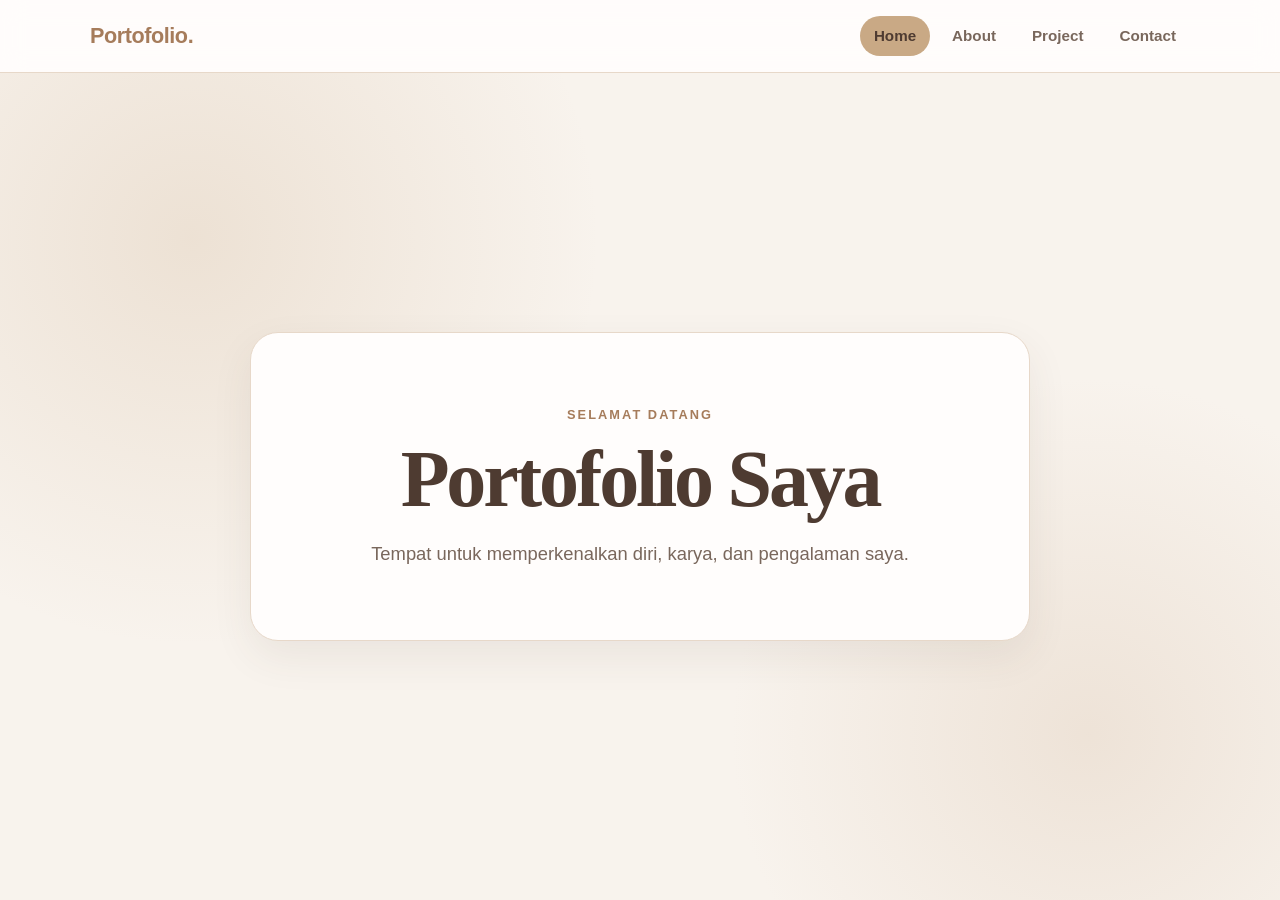
==== index.html @ 6a03597d "desain awal" ====
<!DOCTYPE html>
<html lang="id">
<head>
    <meta charset="UTF-8">
    <meta name="viewport" content="width=device-width, initial-scale=1.0">
    <title>Portofolio Saya</title>
    <link rel="stylesheet" href="css/style.css">
</head>
<body>
    <header class="site-header">
        <nav class="navbar container" aria-label="Navigasi utama">
            <a class="brand" href="index.html">Portofolio.</a>
            <ul class="nav-links">
                <li><a class="active" href="index.html" aria-current="page">Home</a></li>
                <li><a href="about.html">About</a></li>
                <li><a href="project.html">Project</a></li>
                <li><a href="contact.html">Contact</a></li>
            </ul>
        </nav>
    </header>

    <main>
        <section class="page-intro">
            <div class="intro-content container">
                <p class="eyebrow">Selamat datang</p>
                <h1>Portofolio Saya</h1>
                <p class="lead">Tempat untuk memperkenalkan diri, karya, dan pengalaman saya.</p>
            </div>
        </section>
    </main>
</body>
</html>
---- css/style.css ----
:root {
    --background: #f8f3ed;
    --surface: #fffdfc;
    --latte: #c9a985;
    --latte-dark: #a67c5b;
    --espresso: #4e3b31;
    --text-muted: #79675c;
    --border: #e7d8c9;
    --shadow: 0 16px 40px rgba(78, 59, 49, 0.08);
}

* {
    box-sizing: border-box;
    margin: 0;
    padding: 0;
}

html {
    scroll-behavior: smooth;
}

body {
    min-height: 100vh;
    background: var(--background);
    color: var(--espresso);
    font-family: "Segoe UI", Arial, sans-serif;
    line-height: 1.6;
}

a {
    color: inherit;
    text-decoration: none;
}

.container {
    width: min(1100px, calc(100% - 40px));
    margin-inline: auto;
}

.site-header {
    position: sticky;
    top: 0;
    z-index: 10;
    background: rgba(255, 253, 252, 0.92);
    border-bottom: 1px solid var(--border);
    backdrop-filter: blur(12px);
}

.navbar {
    min-height: 72px;
    display: flex;
    align-items: center;
    justify-content: space-between;
    gap: 24px;
}

.brand {
    color: var(--latte-dark);
    font-size: 1.35rem;
    font-weight: 700;
    letter-spacing: -0.02em;
}

.nav-links {
    display: flex;
    align-items: center;
    gap: 8px;
    list-style: none;
}

.nav-links a {
    display: block;
    padding: 8px 14px;
    border-radius: 999px;
    color: var(--text-muted);
    font-size: 0.95rem;
    font-weight: 600;
    transition: background-color 0.2s ease, color 0.2s ease;
}

.nav-links a:hover,
.nav-links a:focus-visible {
    background: var(--border);
    color: var(--espresso);
    outline: none;
}

.nav-links a.active {
    background: var(--latte);
    color: var(--espresso);
}

.page-intro {
    min-height: calc(100vh - 73px);
    display: grid;
    place-items: center;
    padding-block: 80px;
    background:
        radial-gradient(circle at 15% 20%, rgba(201, 169, 133, 0.24), transparent 32%),
        radial-gradient(circle at 85% 80%, rgba(231, 216, 201, 0.6), transparent 28%);
}

.intro-content {
    max-width: 780px;
    padding: clamp(40px, 7vw, 72px);
    text-align: center;
    background: var(--surface);
    border: 1px solid var(--border);
    border-radius: 28px;
    box-shadow: var(--shadow);
}

.eyebrow {
    margin-bottom: 12px;
    color: var(--latte-dark);
    font-size: 0.8rem;
    font-weight: 700;
    letter-spacing: 0.16em;
    text-transform: uppercase;
}

h1 {
    margin-bottom: 18px;
    font-family: Georgia, "Times New Roman", serif;
    font-size: clamp(2.5rem, 7vw, 5rem);
    line-height: 1.05;
    letter-spacing: -0.04em;
}

.lead {
    max-width: 580px;
    margin-inline: auto;
    color: var(--text-muted);
    font-size: clamp(1rem, 2vw, 1.15rem);
}

.button {
    display: inline-block;
    padding: 11px 20px;
    background: var(--latte);
    color: var(--espresso);
    border: 1px solid var(--latte);
    border-radius: 999px;
    font-weight: 700;
    transition: background-color 0.2s ease, border-color 0.2s ease;
}

.button:hover,
.button:focus-visible {
    background: var(--latte-dark);
    border-color: var(--latte-dark);
    color: var(--surface);
    outline: none;
}

.card {
    background: var(--surface);
    border: 1px solid var(--border);
    border-radius: 20px;
    box-shadow: var(--shadow);
}

@media (max-width: 640px) {
    .navbar {
        padding-block: 14px;
        flex-direction: column;
        gap: 10px;
    }

    .nav-links {
        width: 100%;
        justify-content: center;
        flex-wrap: wrap;
        gap: 4px;
    }

    .nav-links a {
        padding: 6px 10px;
        font-size: 0.85rem;
    }

    .page-intro {
        min-height: calc(100vh - 123px);
        padding-block: 48px;
    }

    .intro-content {
        border-radius: 22px;
    }
}
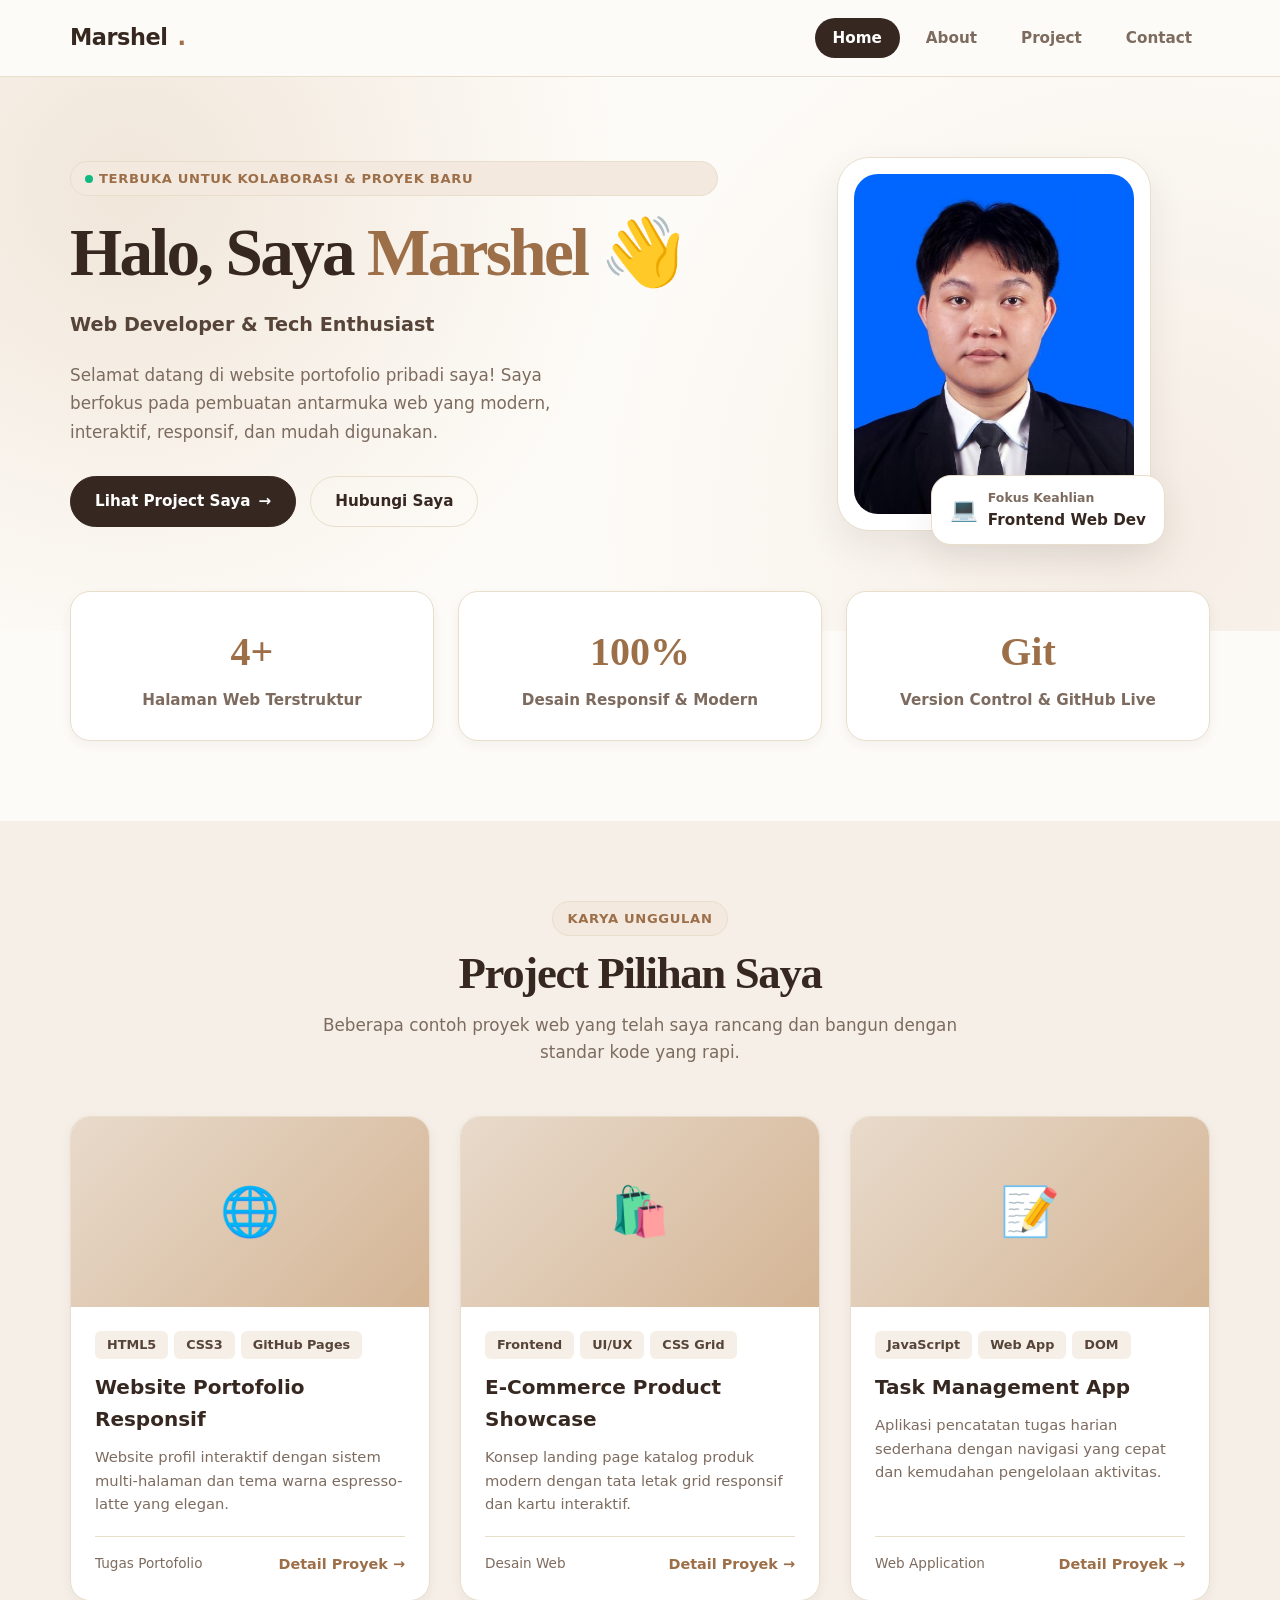
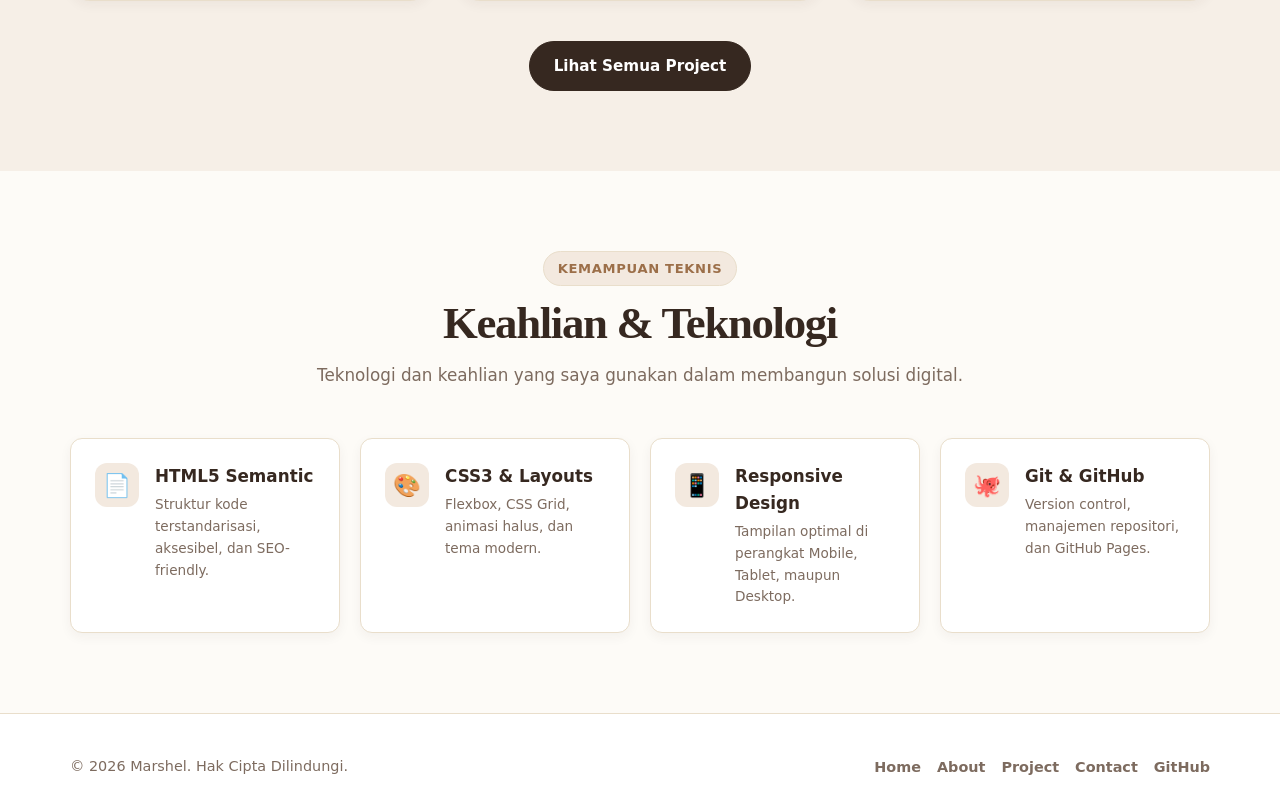
==== commit b48e2f86: "Update konten lengkap portofolio Marshel dengan foto profil dan desain responsif" ====
--- a/index.html
+++ b/index.html
@@ -1,15 +1,18 @@
-<!DOCTYPE html>
+﻿<!DOCTYPE html>
 <html lang="id">
 <head>
     <meta charset="UTF-8">
     <meta name="viewport" content="width=device-width, initial-scale=1.0">
-    <title>Portofolio Saya</title>
+    <title>Marshel | Portofolio Web Developer</title>
     <link rel="stylesheet" href="css/style.css">
 </head>
 <body>
+    <!-- Header & Navigasi -->
     <header class="site-header">
         <nav class="navbar container" aria-label="Navigasi utama">
-            <a class="brand" href="index.html">Portofolio.</a>
+            <a class="brand" href="index.html">
+                Marshel<span class="brand-dot">.</span>
+            </a>
             <ul class="nav-links">
                 <li><a class="active" href="index.html" aria-current="page">Home</a></li>
                 <li><a href="about.html">About</a></li>
@@ -20,13 +23,190 @@
     </header>
 
     <main>
-        <section class="page-intro">
-            <div class="intro-content container">
-                <p class="eyebrow">Selamat datang</p>
-                <h1>Portofolio Saya</h1>
-                <p class="lead">Tempat untuk memperkenalkan diri, karya, dan pengalaman saya.</p>
+        <!-- Hero Section -->
+        <section class="hero">
+            <div class="container hero-grid">
+                <div class="hero-content">
+                    <div class="badge">
+                        <span class="badge-dot"></span>
+                        Terbuka untuk Kolaborasi & Proyek Baru
+                    </div>
+                    <h1 class="hero-title">Halo, Saya <span>Marshel</span> 👋</h1>
+                    <p class="hero-subtitle">Web Developer & Tech Enthusiast</p>
+                    <p class="hero-description">
+                        Selamat datang di website portofolio pribadi saya! Saya berfokus pada pembuatan antarmuka web yang modern, interaktif, responsif, dan mudah digunakan.
+                    </p>
+                    <div class="hero-actions">
+                        <a href="project.html" class="button">
+                            Lihat Project Saya <span>→</span>
+                        </a>
+                        <a href="contact.html" class="button button-outline">
+                            Hubungi Saya
+                        </a>
+                    </div>
+                </div>
+
+                <div class="hero-image-wrapper">
+                    <div class="profile-card">
+                        <img src="assets/images/profile.png" alt="Foto Profil Marshel" class="profile-img">
+                        <div class="profile-floating-badge">
+                            <span class="floating-icon">💻</span>
+                            <div>
+                                <p class="floating-text-title">Fokus Keahlian</p>
+                                <p class="floating-text-desc">Frontend Web Dev</p>
+                            </div>
+                        </div>
+                    </div>
+                </div>
+            </div>
+        </section>
+
+        <!-- Stats Section -->
+        <section class="section" style="padding-top: 0;">
+            <div class="container">
+                <div class="stats-grid">
+                    <div class="stat-card">
+                        <div class="stat-number">4+</div>
+                        <div class="stat-label">Halaman Web Terstruktur</div>
+                    </div>
+                    <div class="stat-card">
+                        <div class="stat-number">100%</div>
+                        <div class="stat-label">Desain Responsif & Modern</div>
+                    </div>
+                    <div class="stat-card">
+                        <div class="stat-number">Git</div>
+                        <div class="stat-label">Version Control & GitHub Live</div>
+                    </div>
+                </div>
+            </div>
+        </section>
+
+        <!-- Featured Projects Section -->
+        <section class="section section-alt">
+            <div class="container">
+                <div class="section-header">
+                    <div class="badge" style="margin-bottom: 12px;">Karya Unggulan</div>
+                    <h2 class="section-title">Project Pilihan Saya</h2>
+                    <p class="section-desc">Beberapa contoh proyek web yang telah saya rancang dan bangun dengan standar kode yang rapi.</p>
+                </div>
+
+                <div class="projects-grid">
+                    <!-- Project 1 -->
+                    <article class="project-card">
+                        <div class="project-banner">🌐</div>
+                        <div class="project-body">
+                            <div class="project-tags">
+                                <span class="tag">HTML5</span>
+                                <span class="tag">CSS3</span>
+                                <span class="tag">GitHub Pages</span>
+                            </div>
+                            <h3 class="project-title">Website Portofolio Responsif</h3>
+                            <p class="project-desc">Website profil interaktif dengan sistem multi-halaman dan tema warna espresso-latte yang elegan.</p>
+                            <div class="project-footer">
+                                <span style="font-size: 0.85rem; color: var(--text-muted);">Tugas Portofolio</span>
+                                <a href="project.html" class="project-link">Detail Proyek →</a>
+                            </div>
+                        </div>
+                    </article>
+
+                    <!-- Project 2 -->
+                    <article class="project-card">
+                        <div class="project-banner">🛍️</div>
+                        <div class="project-body">
+                            <div class="project-tags">
+                                <span class="tag">Frontend</span>
+                                <span class="tag">UI/UX</span>
+                                <span class="tag">CSS Grid</span>
+                            </div>
+                            <h3 class="project-title">E-Commerce Product Showcase</h3>
+                            <p class="project-desc">Konsep landing page katalog produk modern dengan tata letak grid responsif dan kartu interaktif.</p>
+                            <div class="project-footer">
+                                <span style="font-size: 0.85rem; color: var(--text-muted);">Desain Web</span>
+                                <a href="project.html" class="project-link">Detail Proyek →</a>
+                            </div>
+                        </div>
+                    </article>
+
+                    <!-- Project 3 -->
+                    <article class="project-card">
+                        <div class="project-banner">📝</div>
+                        <div class="project-body">
+                            <div class="project-tags">
+                                <span class="tag">JavaScript</span>
+                                <span class="tag">Web App</span>
+                                <span class="tag">DOM</span>
+                            </div>
+                            <h3 class="project-title">Task Management App</h3>
+                            <p class="project-desc">Aplikasi pencatatan tugas harian sederhana dengan navigasi yang cepat dan kemudahan pengelolaan aktivitas.</p>
+                            <div class="project-footer">
+                                <span style="font-size: 0.85rem; color: var(--text-muted);">Web Application</span>
+                                <a href="project.html" class="project-link">Detail Proyek →</a>
+                            </div>
+                        </div>
+                    </article>
+                </div>
+
+                <div style="text-align: center; margin-top: 40px;">
+                    <a href="project.html" class="button">Lihat Semua Project</a>
+                </div>
+            </div>
+        </section>
+
+        <!-- Skills Section -->
+        <section class="section">
+            <div class="container">
+                <div class="section-header">
+                    <div class="badge" style="margin-bottom: 12px;">Kemampuan Teknis</div>
+                    <h2 class="section-title">Keahlian & Teknologi</h2>
+                    <p class="section-desc">Teknologi dan keahlian yang saya gunakan dalam membangun solusi digital.</p>
+                </div>
+
+                <div class="skills-grid">
+                    <div class="skill-card">
+                        <div class="skill-icon">📄</div>
+                        <div class="skill-info">
+                            <h4>HTML5 Semantic</h4>
+                            <p>Struktur kode terstandarisasi, aksesibel, dan SEO-friendly.</p>
+                        </div>
+                    </div>
+                    <div class="skill-card">
+                        <div class="skill-icon">🎨</div>
+                        <div class="skill-info">
+                            <h4>CSS3 & Layouts</h4>
+                            <p>Flexbox, CSS Grid, animasi halus, dan tema modern.</p>
+                        </div>
+                    </div>
+                    <div class="skill-card">
+                        <div class="skill-icon">📱</div>
+                        <div class="skill-info">
+                            <h4>Responsive Design</h4>
+                            <p>Tampilan optimal di perangkat Mobile, Tablet, maupun Desktop.</p>
+                        </div>
+                    </div>
+                    <div class="skill-card">
+                        <div class="skill-icon">🐙</div>
+                        <div class="skill-info">
+                            <h4>Git & GitHub</h4>
+                            <p>Version control, manajemen repositori, dan GitHub Pages.</p>
+                        </div>
+                    </div>
+                </div>
             </div>
         </section>
     </main>
+
+    <!-- Footer -->
+    <footer class="site-footer">
+        <div class="container footer-content">
+            <p class="footer-text">© 2026 Marshel. Hak Cipta Dilindungi.</p>
+            <ul class="footer-links">
+                <li><a href="index.html">Home</a></li>
+                <li><a href="about.html">About</a></li>
+                <li><a href="project.html">Project</a></li>
+                <li><a href="contact.html">Contact</a></li>
+                <li><a href="https://github.com/Marshel2727" target="_blank" rel="noopener noreferrer">GitHub</a></li>
+            </ul>
+        </div>
+    </footer>
 </body>
 </html>
--- a/css/style.css
+++ b/css/style.css
@@ -1,12 +1,21 @@
-:root {
-    --background: #f8f3ed;
-    --surface: #fffdfc;
-    --latte: #c9a985;
-    --latte-dark: #a67c5b;
-    --espresso: #4e3b31;
-    --text-muted: #79675c;
-    --border: #e7d8c9;
-    --shadow: 0 16px 40px rgba(78, 59, 49, 0.08);
+﻿:root {
+    --background: #fdfbf7;
+    --surface: #ffffff;
+    --surface-alt: #f6efe7;
+    --latte: #d4b595;
+    --latte-light: #f3e9df;
+    --latte-dark: #9c6f49;
+    --espresso: #362820;
+    --espresso-light: #564438;
+    --text-muted: #7d6b5f;
+    --border: #e9decb;
+    --accent: #2563eb;
+    --shadow-sm: 0 4px 12px rgba(54, 40, 32, 0.05);
+    --shadow: 0 16px 36px rgba(54, 40, 32, 0.08);
+    --shadow-hover: 0 20px 45px rgba(54, 40, 32, 0.14);
+    --radius-sm: 12px;
+    --radius: 20px;
+    --radius-lg: 32px;
 }
 
 * {
@@ -23,8 +32,10 @@
     min-height: 100vh;
     background: var(--background);
     color: var(--espresso);
-    font-family: "Segoe UI", Arial, sans-serif;
+    font-family: "Segoe UI", system-ui, -apple-system, BlinkMacSystemFont, Roboto, sans-serif;
     line-height: 1.6;
+    display: flex;
+    flex-direction: column;
 }
 
 a {
@@ -33,21 +44,25 @@
 }
 
 .container {
-    width: min(1100px, calc(100% - 40px));
+    width: min(1140px, calc(100% - 48px));
     margin-inline: auto;
 }
 
+/* ==========================================================================
+   Header & Navigation
+   ========================================================================== */
 .site-header {
     position: sticky;
     top: 0;
-    z-index: 10;
-    background: rgba(255, 253, 252, 0.92);
+    z-index: 100;
+    background: rgba(253, 251, 247, 0.92);
     border-bottom: 1px solid var(--border);
-    backdrop-filter: blur(12px);
+    backdrop-filter: blur(14px);
+    -webkit-backdrop-filter: blur(14px);
 }
 
 .navbar {
-    min-height: 72px;
+    min-height: 76px;
     display: flex;
     align-items: center;
     justify-content: space-between;
@@ -55,10 +70,17 @@
 }
 
 .brand {
-    color: var(--latte-dark);
-    font-size: 1.35rem;
-    font-weight: 700;
+    display: flex;
+    align-items: center;
+    gap: 10px;
+    color: var(--espresso);
+    font-size: 1.4rem;
+    font-weight: 800;
     letter-spacing: -0.02em;
+}
+
+.brand-dot {
+    color: var(--latte-dark);
 }
 
 .nav-links {
@@ -70,121 +92,708 @@
 
 .nav-links a {
     display: block;
-    padding: 8px 14px;
+    padding: 8px 18px;
     border-radius: 999px;
     color: var(--text-muted);
     font-size: 0.95rem;
     font-weight: 600;
-    transition: background-color 0.2s ease, color 0.2s ease;
+    transition: all 0.25s ease;
 }
 
 .nav-links a:hover,
 .nav-links a:focus-visible {
-    background: var(--border);
-    color: var(--espresso);
-    outline: none;
+    background: var(--latte-light);
+    color: var(--espresso);
 }
 
 .nav-links a.active {
-    background: var(--latte);
-    color: var(--espresso);
-}
-
-.page-intro {
-    min-height: calc(100vh - 73px);
+    background: var(--espresso);
+    color: #ffffff;
+}
+
+/* ==========================================================================
+   Buttons & Tags
+   ========================================================================== */
+.button {
+    display: inline-flex;
+    align-items: center;
+    justify-content: center;
+    gap: 8px;
+    padding: 12px 24px;
+    background: var(--espresso);
+    color: #ffffff;
+    border: 1px solid var(--espresso);
+    border-radius: 999px;
+    font-weight: 600;
+    font-size: 0.95rem;
+    cursor: pointer;
+    transition: all 0.25s ease;
+}
+
+.button:hover {
+    background: var(--latte-dark);
+    border-color: var(--latte-dark);
+    color: #ffffff;
+    transform: translateY(-2px);
+    box-shadow: 0 8px 20px rgba(156, 111, 73, 0.25);
+}
+
+.button-outline {
+    background: transparent;
+    color: var(--espresso);
+    border: 1.5px solid var(--border);
+}
+
+.button-outline:hover {
+    background: var(--surface-alt);
+    border-color: var(--latte-dark);
+    color: var(--latte-dark);
+    box-shadow: none;
+}
+
+.badge {
+    display: inline-flex;
+    align-items: center;
+    gap: 6px;
+    padding: 6px 14px;
+    background: var(--latte-light);
+    color: var(--latte-dark);
+    border: 1px solid var(--border);
+    border-radius: 999px;
+    font-size: 0.82rem;
+    font-weight: 700;
+    letter-spacing: 0.05em;
+    text-transform: uppercase;
+}
+
+.badge-dot {
+    width: 8px;
+    height: 8px;
+    background: #10b981;
+    border-radius: 50%;
+    display: inline-block;
+}
+
+.tag {
+    display: inline-block;
+    padding: 4px 12px;
+    background: var(--surface-alt);
+    color: var(--espresso-light);
+    border-radius: 6px;
+    font-size: 0.8rem;
+    font-weight: 600;
+}
+
+/* ==========================================================================
+   Typography & Sections
+   ========================================================================== */
+.section {
+    padding-block: 80px;
+}
+
+.section-alt {
+    background: var(--surface-alt);
+}
+
+.section-header {
+    text-align: center;
+    max-width: 680px;
+    margin-inline: auto;
+    margin-bottom: 50px;
+}
+
+.section-title {
+    font-family: Georgia, "Times New Roman", serif;
+    font-size: clamp(2rem, 5vw, 2.8rem);
+    letter-spacing: -0.03em;
+    line-height: 1.15;
+    margin-bottom: 12px;
+    color: var(--espresso);
+}
+
+.section-desc {
+    color: var(--text-muted);
+    font-size: 1.05rem;
+}
+
+/* ==========================================================================
+   Hero Section
+   ========================================================================== */
+.hero {
+    padding-block: 80px 100px;
+    background:
+        radial-gradient(circle at 10% 20%, rgba(212, 181, 149, 0.3), transparent 40%),
+        radial-gradient(circle at 90% 80%, rgba(243, 233, 223, 0.8), transparent 45%);
+}
+
+.hero-grid {
     display: grid;
-    place-items: center;
-    padding-block: 80px;
-    background:
-        radial-gradient(circle at 15% 20%, rgba(201, 169, 133, 0.24), transparent 32%),
-        radial-gradient(circle at 85% 80%, rgba(231, 216, 201, 0.6), transparent 28%);
-}
-
-.intro-content {
-    max-width: 780px;
-    padding: clamp(40px, 7vw, 72px);
-    text-align: center;
+    grid-template-columns: 1.2fr 0.8fr;
+    align-items: center;
+    gap: 60px;
+}
+
+.hero-content {
+    display: flex;
+    flex-direction: column;
+    gap: 20px;
+}
+
+.hero-title {
+    font-family: Georgia, "Times New Roman", serif;
+    font-size: clamp(2.6rem, 6vw, 4.2rem);
+    line-height: 1.1;
+    letter-spacing: -0.04em;
+    color: var(--espresso);
+}
+
+.hero-title span {
+    color: var(--latte-dark);
+}
+
+.hero-subtitle {
+    font-size: 1.2rem;
+    font-weight: 600;
+    color: var(--espresso-light);
+}
+
+.hero-description {
+    color: var(--text-muted);
+    font-size: 1.05rem;
+    line-height: 1.7;
+    max-width: 540px;
+}
+
+.hero-actions {
+    display: flex;
+    flex-wrap: wrap;
+    gap: 14px;
+    margin-top: 10px;
+}
+
+.hero-image-wrapper {
+    display: flex;
+    justify-content: center;
+    position: relative;
+}
+
+.profile-card {
+    position: relative;
+    padding: 16px;
     background: var(--surface);
     border: 1px solid var(--border);
-    border-radius: 28px;
+    border-radius: var(--radius-lg);
     box-shadow: var(--shadow);
-}
-
-.eyebrow {
-    margin-bottom: 12px;
-    color: var(--latte-dark);
-    font-size: 0.8rem;
-    font-weight: 700;
-    letter-spacing: 0.16em;
-    text-transform: uppercase;
-}
-
-h1 {
-    margin-bottom: 18px;
-    font-family: Georgia, "Times New Roman", serif;
-    font-size: clamp(2.5rem, 7vw, 5rem);
-    line-height: 1.05;
-    letter-spacing: -0.04em;
-}
-
-.lead {
-    max-width: 580px;
-    margin-inline: auto;
-    color: var(--text-muted);
-    font-size: clamp(1rem, 2vw, 1.15rem);
-}
-
-.button {
-    display: inline-block;
-    padding: 11px 20px;
-    background: var(--latte);
-    color: var(--espresso);
-    border: 1px solid var(--latte);
-    border-radius: 999px;
-    font-weight: 700;
-    transition: background-color 0.2s ease, border-color 0.2s ease;
-}
-
-.button:hover,
-.button:focus-visible {
-    background: var(--latte-dark);
-    border-color: var(--latte-dark);
-    color: var(--surface);
-    outline: none;
-}
-
-.card {
+    transition: transform 0.3s ease;
+}
+
+.profile-card:hover {
+    transform: translateY(-6px);
+}
+
+.profile-img {
+    width: 280px;
+    height: 340px;
+    object-fit: cover;
+    border-radius: 24px;
+    display: block;
+}
+
+.profile-floating-badge {
+    position: absolute;
+    bottom: -15px;
+    right: -15px;
+    background: var(--surface);
+    padding: 12px 18px;
+    border-radius: var(--radius);
+    border: 1px solid var(--border);
+    box-shadow: var(--shadow);
+    display: flex;
+    align-items: center;
+    gap: 10px;
+}
+
+.floating-icon {
+    font-size: 1.4rem;
+}
+
+.floating-text-title {
+    font-size: 0.78rem;
+    color: var(--text-muted);
+    font-weight: 600;
+}
+
+.floating-text-desc {
+    font-size: 0.95rem;
+    font-weight: 700;
+    color: var(--espresso);
+}
+
+/* ==========================================================================
+   Stats Section
+   ========================================================================== */
+.stats-grid {
+    display: grid;
+    grid-template-columns: repeat(auto-fit, minmax(220px, 1fr));
+    gap: 24px;
+    margin-top: -40px;
+    position: relative;
+    z-index: 10;
+}
+
+.stat-card {
+    background: var(--surface);
+    padding: 28px;
+    border-radius: var(--radius);
+    border: 1px solid var(--border);
+    box-shadow: var(--shadow-sm);
+    text-align: center;
+    transition: all 0.3s ease;
+}
+
+.stat-card:hover {
+    transform: translateY(-4px);
+    box-shadow: var(--shadow);
+}
+
+.stat-number {
+    font-family: Georgia, serif;
+    font-size: 2.5rem;
+    font-weight: 700;
+    color: var(--latte-dark);
+    margin-bottom: 4px;
+}
+
+.stat-label {
+    font-size: 0.95rem;
+    color: var(--text-muted);
+    font-weight: 600;
+}
+
+/* ==========================================================================
+   Project Cards & Grid
+   ========================================================================== */
+.projects-grid {
+    display: grid;
+    grid-template-columns: repeat(auto-fill, minmax(320px, 1fr));
+    gap: 30px;
+}
+
+.project-card {
     background: var(--surface);
     border: 1px solid var(--border);
-    border-radius: 20px;
-    box-shadow: var(--shadow);
+    border-radius: var(--radius);
+    overflow: hidden;
+    box-shadow: var(--shadow-sm);
+    display: flex;
+    flex-direction: column;
+    transition: all 0.3s ease;
+}
+
+.project-card:hover {
+    transform: translateY(-6px);
+    box-shadow: var(--shadow-hover);
+}
+
+.project-banner {
+    height: 190px;
+    background: linear-gradient(135deg, #e8dacb 0%, #d4b595 100%);
+    display: flex;
+    align-items: center;
+    justify-content: center;
+    font-size: 3rem;
+    color: var(--espresso);
+    position: relative;
+}
+
+.project-body {
+    padding: 24px;
+    display: flex;
+    flex-direction: column;
+    flex-grow: 1;
+}
+
+.project-tags {
+    display: flex;
+    flex-wrap: wrap;
+    gap: 6px;
+    margin-bottom: 12px;
+}
+
+.project-title {
+    font-size: 1.25rem;
+    font-weight: 700;
+    margin-bottom: 10px;
+    color: var(--espresso);
+}
+
+.project-desc {
+    color: var(--text-muted);
+    font-size: 0.92rem;
+    line-height: 1.6;
+    margin-bottom: 20px;
+    flex-grow: 1;
+}
+
+.project-footer {
+    display: flex;
+    align-items: center;
+    justify-content: space-between;
+    padding-top: 16px;
+    border-top: 1px solid var(--border);
+}
+
+.project-link {
+    font-size: 0.9rem;
+    font-weight: 700;
+    color: var(--latte-dark);
+    display: inline-flex;
+    align-items: center;
+    gap: 4px;
+    transition: gap 0.2s ease;
+}
+
+.project-link:hover {
+    color: var(--espresso);
+    gap: 8px;
+}
+
+/* ==========================================================================
+   Skills Grid
+   ========================================================================== */
+.skills-grid {
+    display: grid;
+    grid-template-columns: repeat(auto-fill, minmax(240px, 1fr));
+    gap: 20px;
+}
+
+.skill-card {
+    background: var(--surface);
+    padding: 24px;
+    border: 1px solid var(--border);
+    border-radius: var(--radius-sm);
+    box-shadow: var(--shadow-sm);
+    display: flex;
+    align-items: flex-start;
+    gap: 16px;
+    transition: all 0.25s ease;
+}
+
+.skill-card:hover {
+    border-color: var(--latte-dark);
+    transform: translateY(-3px);
+}
+
+.skill-icon {
+    width: 44px;
+    height: 44px;
+    border-radius: 12px;
+    background: var(--latte-light);
+    display: flex;
+    align-items: center;
+    justify-content: center;
+    font-size: 1.4rem;
+    flex-shrink: 0;
+}
+
+.skill-info h4 {
+    font-size: 1.05rem;
+    font-weight: 700;
+    margin-bottom: 4px;
+}
+
+.skill-info p {
+    font-size: 0.85rem;
+    color: var(--text-muted);
+}
+
+/* ==========================================================================
+   About Page Components
+   ========================================================================== */
+.about-hero {
+    display: grid;
+    grid-template-columns: 320px 1fr;
+    gap: 50px;
+    align-items: start;
+}
+
+.about-bio-card {
+    background: var(--surface);
+    padding: 36px;
+    border-radius: var(--radius);
+    border: 1px solid var(--border);
+    box-shadow: var(--shadow-sm);
+}
+
+.about-bio-card h2 {
+    font-family: Georgia, serif;
+    font-size: 1.8rem;
+    margin-bottom: 16px;
+    color: var(--espresso);
+}
+
+.about-bio-card p {
+    color: var(--text-muted);
+    font-size: 1.02rem;
+    line-height: 1.8;
+    margin-bottom: 20px;
+}
+
+.info-list {
+    list-style: none;
+    display: grid;
+    grid-template-columns: 1fr 1fr;
+    gap: 16px;
+    margin-top: 24px;
+    padding-top: 24px;
+    border-top: 1px solid var(--border);
+}
+
+.info-item-label {
+    font-size: 0.82rem;
+    color: var(--text-muted);
+    font-weight: 600;
+}
+
+.info-item-value {
+    font-size: 0.98rem;
+    font-weight: 700;
+    color: var(--espresso);
+}
+
+.timeline {
+    position: relative;
+    padding-left: 28px;
+    border-left: 2px solid var(--border);
+    display: flex;
+    flex-direction: column;
+    gap: 32px;
+}
+
+.timeline-item {
+    position: relative;
+}
+
+.timeline-dot {
+    position: absolute;
+    left: -35px;
+    top: 4px;
+    width: 14px;
+    height: 14px;
+    background: var(--latte-dark);
+    border: 3px solid var(--surface);
+    border-radius: 50%;
+    box-shadow: 0 0 0 2px var(--latte-dark);
+}
+
+.timeline-date {
+    font-size: 0.82rem;
+    font-weight: 700;
+    color: var(--latte-dark);
+    text-transform: uppercase;
+    margin-bottom: 4px;
+}
+
+.timeline-title {
+    font-size: 1.15rem;
+    font-weight: 700;
+    margin-bottom: 6px;
+}
+
+.timeline-desc {
+    color: var(--text-muted);
+    font-size: 0.92rem;
+    line-height: 1.6;
+}
+
+/* ==========================================================================
+   Contact Page Components
+   ========================================================================== */
+.contact-grid {
+    display: grid;
+    grid-template-columns: 1fr 1.3fr;
+    gap: 40px;
+}
+
+.contact-card {
+    background: var(--surface);
+    padding: 36px;
+    border-radius: var(--radius);
+    border: 1px solid var(--border);
+    box-shadow: var(--shadow-sm);
+}
+
+.contact-info-list {
+    list-style: none;
+    display: flex;
+    flex-direction: column;
+    gap: 24px;
+    margin-top: 28px;
+}
+
+.contact-info-item {
+    display: flex;
+    align-items: center;
+    gap: 16px;
+}
+
+.contact-info-icon {
+    width: 48px;
+    height: 48px;
+    border-radius: 14px;
+    background: var(--latte-light);
+    display: flex;
+    align-items: center;
+    justify-content: center;
+    font-size: 1.3rem;
+    color: var(--latte-dark);
+    flex-shrink: 0;
+}
+
+.contact-info-title {
+    font-size: 0.82rem;
+    color: var(--text-muted);
+    font-weight: 600;
+}
+
+.contact-info-value {
+    font-size: 1rem;
+    font-weight: 700;
+    color: var(--espresso);
+}
+
+.form-group {
+    margin-bottom: 20px;
+}
+
+.form-label {
+    display: block;
+    font-size: 0.9rem;
+    font-weight: 600;
+    margin-bottom: 8px;
+    color: var(--espresso);
+}
+
+.form-input,
+.form-textarea {
+    width: 100%;
+    padding: 12px 16px;
+    border: 1.5px solid var(--border);
+    border-radius: var(--radius-sm);
+    background: var(--surface-alt);
+    font-family: inherit;
+    font-size: 0.95rem;
+    color: var(--espresso);
+    transition: border-color 0.2s ease, background-color 0.2s ease;
+}
+
+.form-input:focus,
+.form-textarea:focus {
+    outline: none;
+    border-color: var(--latte-dark);
+    background: #ffffff;
+    box-shadow: 0 0 0 3px rgba(212, 181, 149, 0.3);
+}
+
+.form-textarea {
+    min-height: 130px;
+    resize: vertical;
+}
+
+/* ==========================================================================
+   Footer
+   ========================================================================== */
+.site-footer {
+    margin-top: auto;
+    background: var(--surface);
+    border-top: 1px solid var(--border);
+    padding-block: 40px 30px;
+}
+
+.footer-content {
+    display: flex;
+    align-items: center;
+    justify-content: space-between;
+    flex-wrap: wrap;
+    gap: 20px;
+}
+
+.footer-text {
+    color: var(--text-muted);
+    font-size: 0.9rem;
+}
+
+.footer-links {
+    display: flex;
+    align-items: center;
+    gap: 16px;
+    list-style: none;
+}
+
+.footer-links a {
+    color: var(--text-muted);
+    font-size: 0.9rem;
+    font-weight: 600;
+    transition: color 0.2s ease;
+}
+
+.footer-links a:hover {
+    color: var(--latte-dark);
+}
+
+/* ==========================================================================
+   Responsive Breakpoints
+   ========================================================================== */
+@media (max-width: 900px) {
+    .hero-grid {
+        grid-template-columns: 1fr;
+        text-align: center;
+        gap: 40px;
+    }
+
+    .hero-content {
+        align-items: center;
+    }
+
+    .hero-actions {
+        justify-content: center;
+    }
+
+    .about-hero {
+        grid-template-columns: 1fr;
+        justify-items: center;
+    }
+
+    .contact-grid {
+        grid-template-columns: 1fr;
+    }
 }
 
 @media (max-width: 640px) {
     .navbar {
         padding-block: 14px;
         flex-direction: column;
-        gap: 10px;
+        gap: 12px;
     }
 
     .nav-links {
         width: 100%;
         justify-content: center;
         flex-wrap: wrap;
-        gap: 4px;
+        gap: 6px;
     }
 
     .nav-links a {
-        padding: 6px 10px;
+        padding: 6px 12px;
         font-size: 0.85rem;
     }
 
-    .page-intro {
-        min-height: calc(100vh - 123px);
-        padding-block: 48px;
-    }
-
-    .intro-content {
-        border-radius: 22px;
-    }
-}
+    .info-list {
+        grid-template-columns: 1fr;
+    }
+
+    .footer-content {
+        flex-direction: column;
+        text-align: center;
+    }
+}
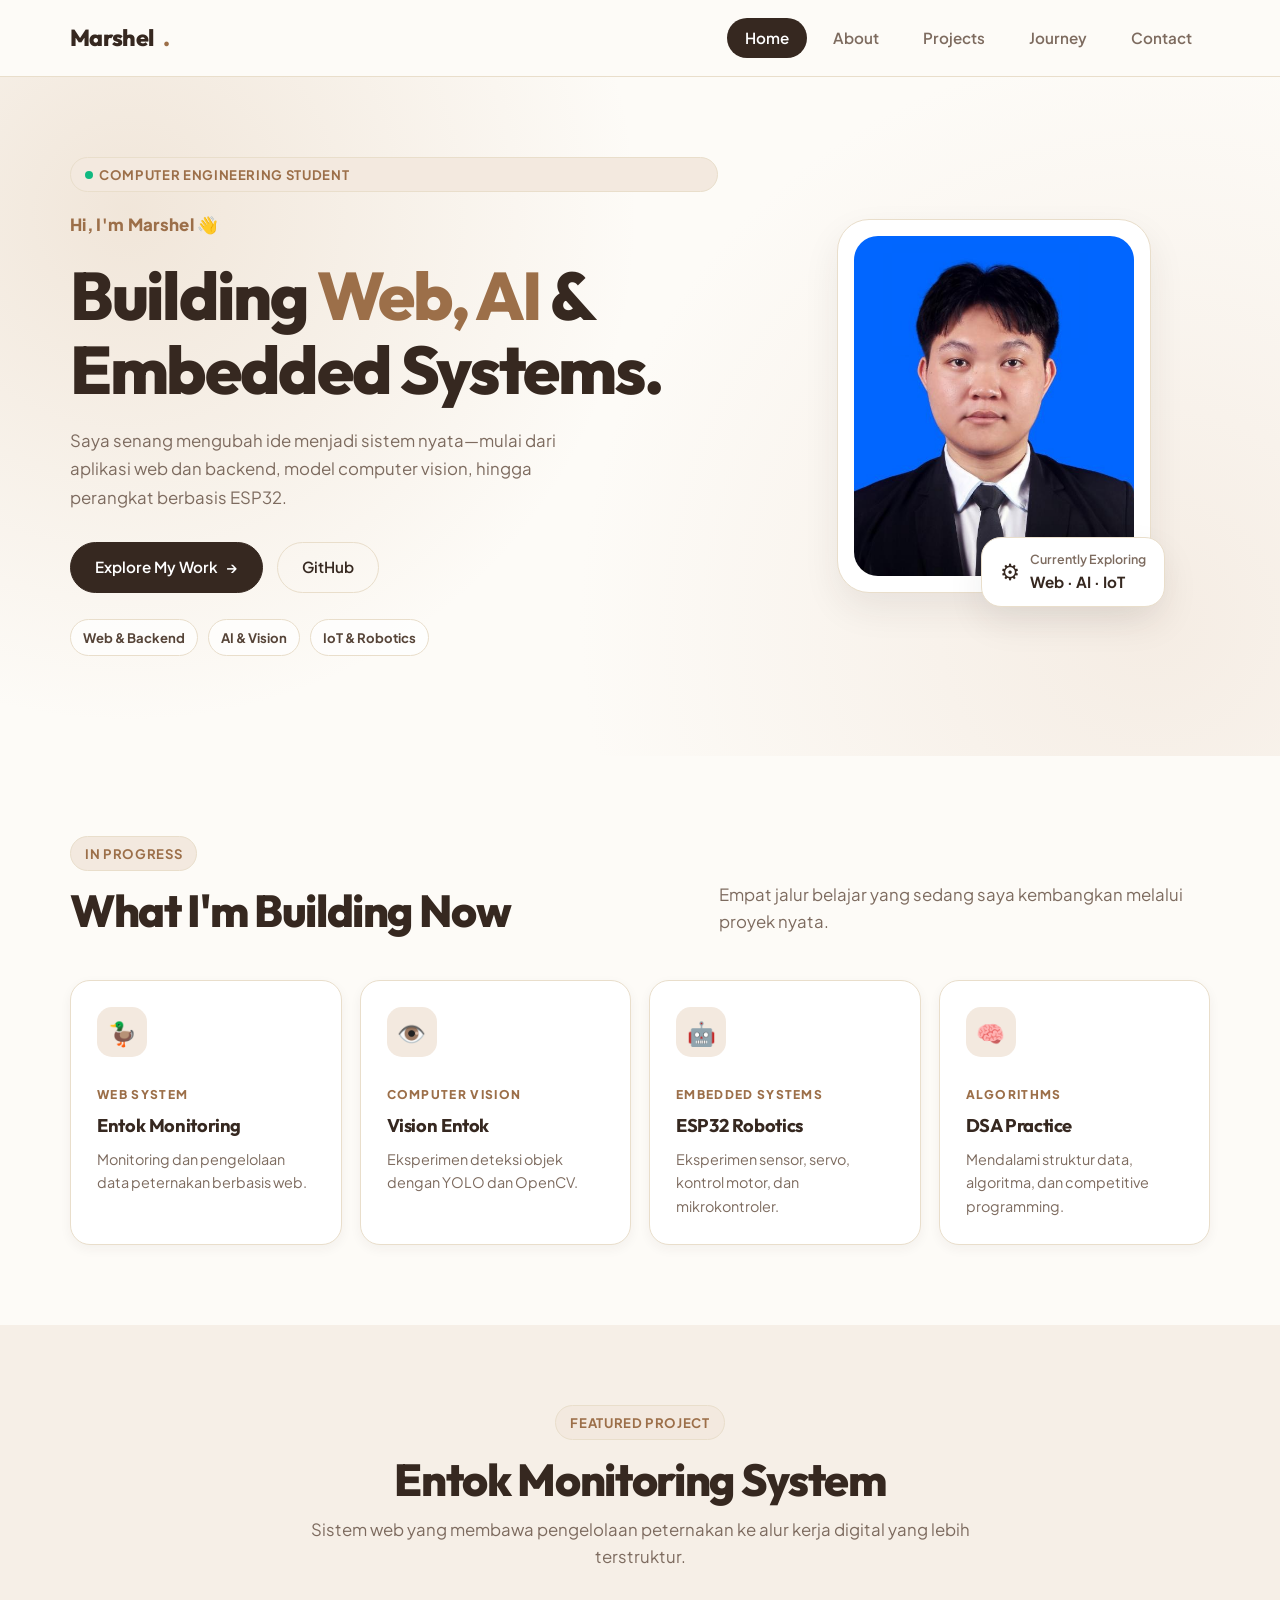
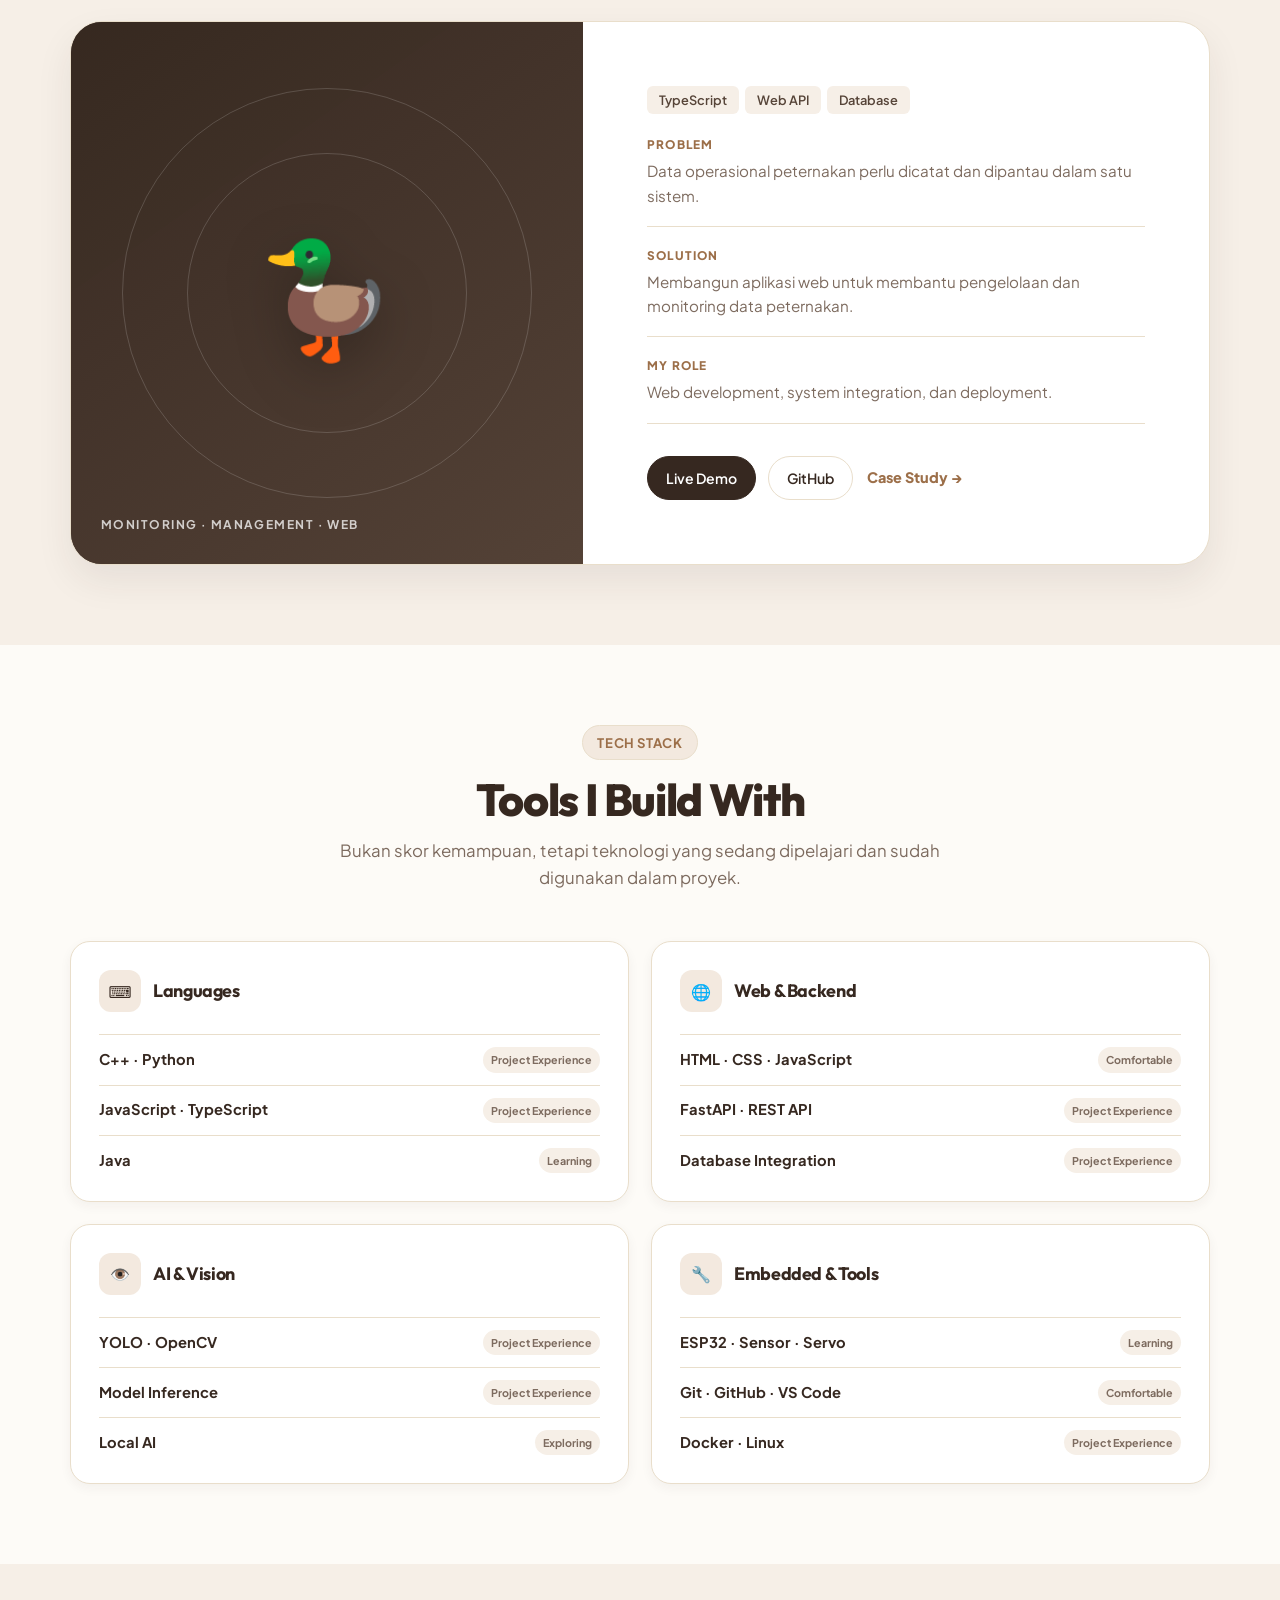
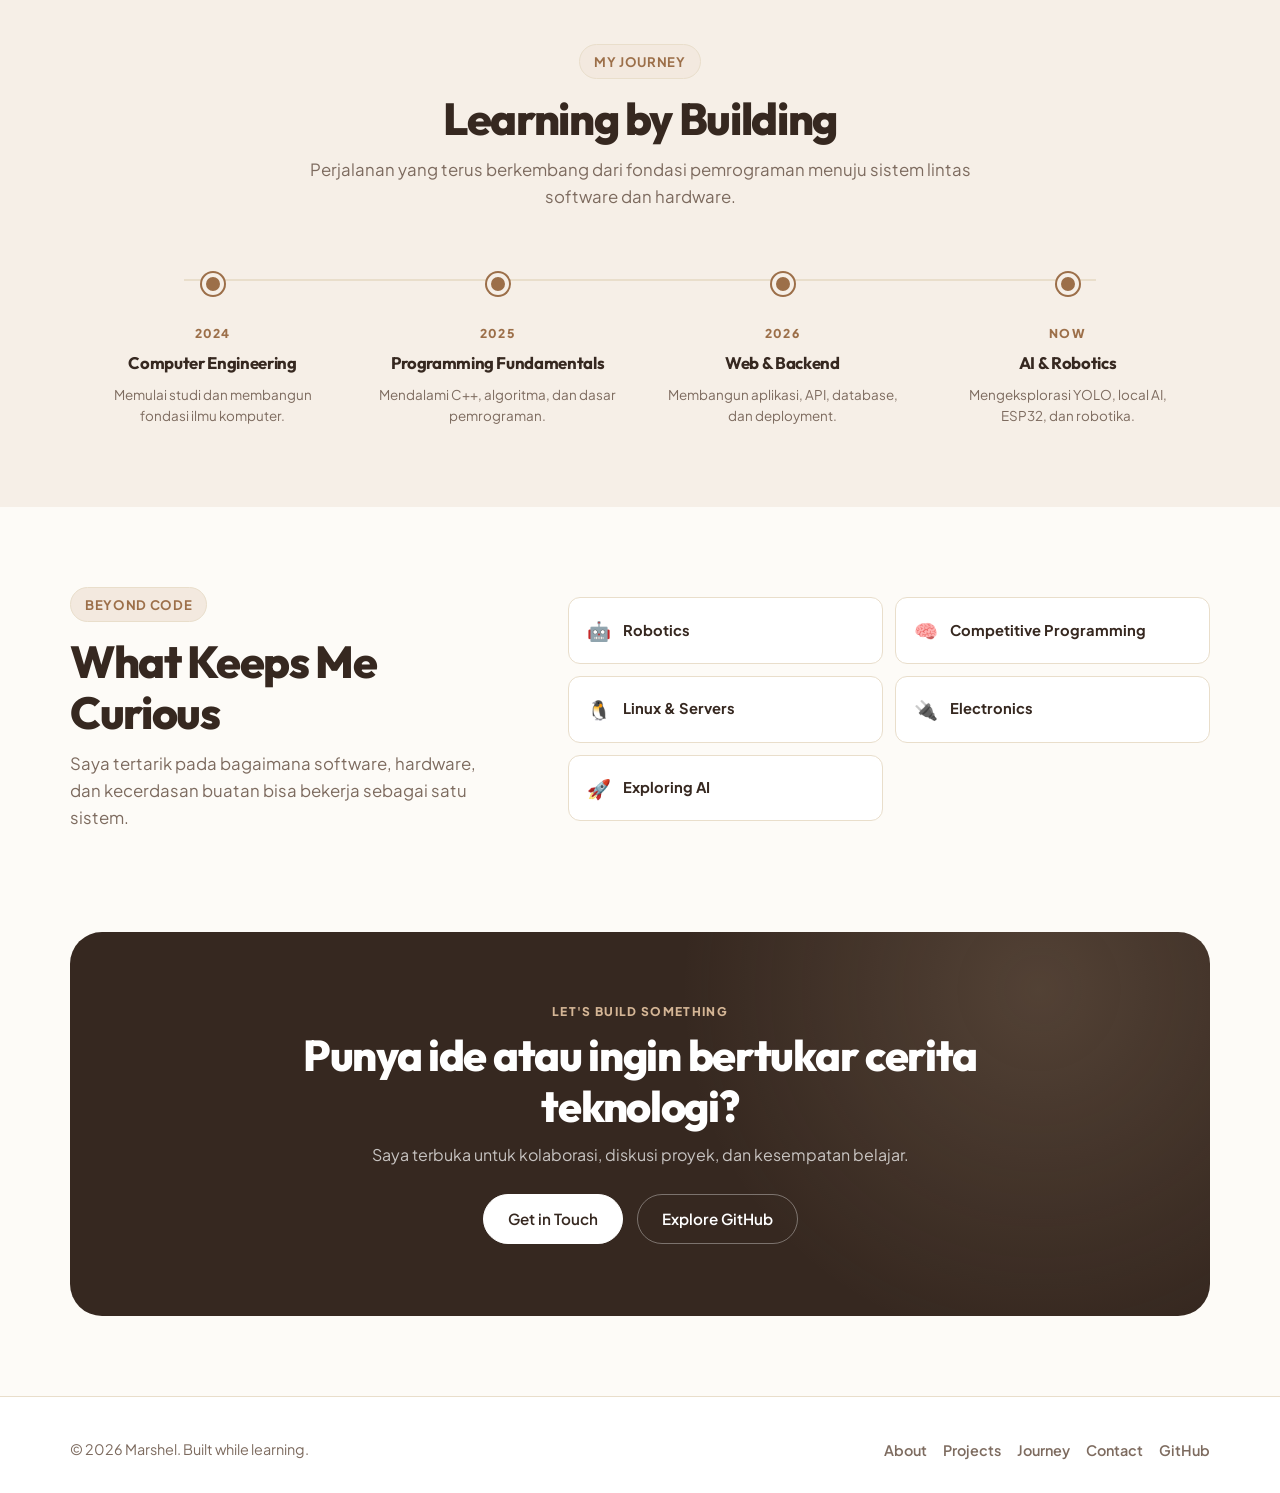
==== commit cdd254d6: "Update UI: integrate Google Fonts and responsive mobile hamburger navigation with JavaScript" ====
--- a/index.html
+++ b/index.html
@@ -1,59 +1,63 @@
-﻿<!DOCTYPE html>
+<!DOCTYPE html>
 <html lang="id">
 <head>
     <meta charset="UTF-8">
     <meta name="viewport" content="width=device-width, initial-scale=1.0">
-    <title>Marshel | Portofolio Web Developer</title>
+    <meta name="description" content="Portofolio Marshel, mahasiswa Teknik Komputer yang membangun proyek web, AI, computer vision, IoT, dan embedded systems.">
+    <title>Marshel | Computer Engineering Student</title>
+    <link rel="preconnect" href="https://fonts.googleapis.com">
+    <link rel="preconnect" href="https://fonts.gstatic.com" crossorigin>
+    <link href="https://fonts.googleapis.com/css2?family=Outfit:wght@500;600;700;800&family=Plus+Jakarta+Sans:ital,wght@0,400;0,500;0,600;0,700;0,800;1,400&display=swap" rel="stylesheet">
     <link rel="stylesheet" href="css/style.css">
 </head>
 <body>
-    <!-- Header & Navigasi -->
     <header class="site-header">
         <nav class="navbar container" aria-label="Navigasi utama">
-            <a class="brand" href="index.html">
-                Marshel<span class="brand-dot">.</span>
-            </a>
+            <a class="brand" href="index.html">Marshel<span class="brand-dot">.</span></a>
+            <button class="menu-toggle" aria-label="Buka menu navigasi" aria-expanded="false">
+                <span class="hamburger-bar"></span>
+                <span class="hamburger-bar"></span>
+                <span class="hamburger-bar"></span>
+            </button>
             <ul class="nav-links">
                 <li><a class="active" href="index.html" aria-current="page">Home</a></li>
                 <li><a href="about.html">About</a></li>
-                <li><a href="project.html">Project</a></li>
+                <li><a href="project.html">Projects</a></li>
+                <li><a href="#journey">Journey</a></li>
                 <li><a href="contact.html">Contact</a></li>
             </ul>
         </nav>
     </header>
 
     <main>
-        <!-- Hero Section -->
         <section class="hero">
             <div class="container hero-grid">
                 <div class="hero-content">
-                    <div class="badge">
-                        <span class="badge-dot"></span>
-                        Terbuka untuk Kolaborasi & Proyek Baru
-                    </div>
-                    <h1 class="hero-title">Halo, Saya <span>Marshel</span> 👋</h1>
-                    <p class="hero-subtitle">Web Developer & Tech Enthusiast</p>
+                    <div class="badge"><span class="badge-dot"></span>Computer Engineering Student</div>
+                    <p class="hero-kicker">Hi, I'm Marshel 👋</p>
+                    <h1 class="hero-title">Building <span>Web, AI</span> &amp; Embedded Systems.</h1>
                     <p class="hero-description">
-                        Selamat datang di website portofolio pribadi saya! Saya berfokus pada pembuatan antarmuka web yang modern, interaktif, responsif, dan mudah digunakan.
+                        Saya senang mengubah ide menjadi sistem nyata—mulai dari aplikasi web dan backend, model computer vision, hingga perangkat berbasis ESP32.
                     </p>
                     <div class="hero-actions">
-                        <a href="project.html" class="button">
-                            Lihat Project Saya <span>→</span>
-                        </a>
-                        <a href="contact.html" class="button button-outline">
-                            Hubungi Saya
-                        </a>
-                    </div>
+                        <a href="project.html" class="button">Explore My Work <span aria-hidden="true">→</span></a>
+                        <a href="https://github.com/Marshel2727" class="button button-outline" target="_blank" rel="noopener noreferrer">GitHub</a>
+                    </div>
+                    <ul class="hero-fields" aria-label="Bidang utama">
+                        <li>Web &amp; Backend</li>
+                        <li>AI &amp; Vision</li>
+                        <li>IoT &amp; Robotics</li>
+                    </ul>
                 </div>
 
                 <div class="hero-image-wrapper">
                     <div class="profile-card">
-                        <img src="assets/images/profile.png" alt="Foto Profil Marshel" class="profile-img">
+                        <img src="assets/images/profile.png" alt="Foto Marshel" class="profile-img">
                         <div class="profile-floating-badge">
-                            <span class="floating-icon">💻</span>
+                            <span class="floating-icon" aria-hidden="true">⚙️</span>
                             <div>
-                                <p class="floating-text-title">Fokus Keahlian</p>
-                                <p class="floating-text-desc">Frontend Web Dev</p>
+                                <p class="floating-text-title">Currently Exploring</p>
+                                <p class="floating-text-desc">Web · AI · IoT</p>
                             </div>
                         </div>
                     </div>
@@ -61,152 +65,185 @@
             </div>
         </section>
 
-        <!-- Stats Section -->
-        <section class="section" style="padding-top: 0;">
-            <div class="container">
-                <div class="stats-grid">
-                    <div class="stat-card">
-                        <div class="stat-number">4+</div>
-                        <div class="stat-label">Halaman Web Terstruktur</div>
-                    </div>
-                    <div class="stat-card">
-                        <div class="stat-number">100%</div>
-                        <div class="stat-label">Desain Responsif & Modern</div>
-                    </div>
-                    <div class="stat-card">
-                        <div class="stat-number">Git</div>
-                        <div class="stat-label">Version Control & GitHub Live</div>
-                    </div>
-                </div>
-            </div>
-        </section>
-
-        <!-- Featured Projects Section -->
-        <section class="section section-alt">
+        <section class="section" aria-labelledby="building-title">
+            <div class="container">
+                <div class="section-heading-row">
+                    <div>
+                        <div class="badge">In Progress</div>
+                        <h2 class="section-title" id="building-title">What I'm Building Now</h2>
+                    </div>
+                    <p class="section-desc">Empat jalur belajar yang sedang saya kembangkan melalui proyek nyata.</p>
+                </div>
+
+                <div class="building-grid">
+                    <article class="building-card">
+                        <span class="card-icon" aria-hidden="true">🦆</span>
+                        <p class="eyebrow">Web System</p>
+                        <h3>Entok Monitoring</h3>
+                        <p>Monitoring dan pengelolaan data peternakan berbasis web.</p>
+                    </article>
+                    <article class="building-card">
+                        <span class="card-icon" aria-hidden="true">👁️</span>
+                        <p class="eyebrow">Computer Vision</p>
+                        <h3>Vision Entok</h3>
+                        <p>Eksperimen deteksi objek dengan YOLO dan OpenCV.</p>
+                    </article>
+                    <article class="building-card">
+                        <span class="card-icon" aria-hidden="true">🤖</span>
+                        <p class="eyebrow">Embedded Systems</p>
+                        <h3>ESP32 Robotics</h3>
+                        <p>Eksperimen sensor, servo, kontrol motor, dan mikrokontroler.</p>
+                    </article>
+                    <article class="building-card">
+                        <span class="card-icon" aria-hidden="true">🧠</span>
+                        <p class="eyebrow">Algorithms</p>
+                        <h3>DSA Practice</h3>
+                        <p>Mendalami struktur data, algoritma, dan competitive programming.</p>
+                    </article>
+                </div>
+            </div>
+        </section>
+
+        <section class="section section-alt" aria-labelledby="featured-title">
             <div class="container">
                 <div class="section-header">
-                    <div class="badge" style="margin-bottom: 12px;">Karya Unggulan</div>
-                    <h2 class="section-title">Project Pilihan Saya</h2>
-                    <p class="section-desc">Beberapa contoh proyek web yang telah saya rancang dan bangun dengan standar kode yang rapi.</p>
-                </div>
-
-                <div class="projects-grid">
-                    <!-- Project 1 -->
-                    <article class="project-card">
-                        <div class="project-banner">🌐</div>
-                        <div class="project-body">
-                            <div class="project-tags">
-                                <span class="tag">HTML5</span>
-                                <span class="tag">CSS3</span>
-                                <span class="tag">GitHub Pages</span>
-                            </div>
-                            <h3 class="project-title">Website Portofolio Responsif</h3>
-                            <p class="project-desc">Website profil interaktif dengan sistem multi-halaman dan tema warna espresso-latte yang elegan.</p>
-                            <div class="project-footer">
-                                <span style="font-size: 0.85rem; color: var(--text-muted);">Tugas Portofolio</span>
-                                <a href="project.html" class="project-link">Detail Proyek →</a>
-                            </div>
-                        </div>
-                    </article>
-
-                    <!-- Project 2 -->
-                    <article class="project-card">
-                        <div class="project-banner">🛍️</div>
-                        <div class="project-body">
-                            <div class="project-tags">
-                                <span class="tag">Frontend</span>
-                                <span class="tag">UI/UX</span>
-                                <span class="tag">CSS Grid</span>
-                            </div>
-                            <h3 class="project-title">E-Commerce Product Showcase</h3>
-                            <p class="project-desc">Konsep landing page katalog produk modern dengan tata letak grid responsif dan kartu interaktif.</p>
-                            <div class="project-footer">
-                                <span style="font-size: 0.85rem; color: var(--text-muted);">Desain Web</span>
-                                <a href="project.html" class="project-link">Detail Proyek →</a>
-                            </div>
-                        </div>
-                    </article>
-
-                    <!-- Project 3 -->
-                    <article class="project-card">
-                        <div class="project-banner">📝</div>
-                        <div class="project-body">
-                            <div class="project-tags">
-                                <span class="tag">JavaScript</span>
-                                <span class="tag">Web App</span>
-                                <span class="tag">DOM</span>
-                            </div>
-                            <h3 class="project-title">Task Management App</h3>
-                            <p class="project-desc">Aplikasi pencatatan tugas harian sederhana dengan navigasi yang cepat dan kemudahan pengelolaan aktivitas.</p>
-                            <div class="project-footer">
-                                <span style="font-size: 0.85rem; color: var(--text-muted);">Web Application</span>
-                                <a href="project.html" class="project-link">Detail Proyek →</a>
-                            </div>
-                        </div>
-                    </article>
-                </div>
-
-                <div style="text-align: center; margin-top: 40px;">
-                    <a href="project.html" class="button">Lihat Semua Project</a>
-                </div>
-            </div>
-        </section>
-
-        <!-- Skills Section -->
-        <section class="section">
+                    <div class="badge">Featured Project</div>
+                    <h2 class="section-title" id="featured-title">Entok Monitoring System</h2>
+                    <p class="section-desc">Sistem web yang membawa pengelolaan peternakan ke alur kerja digital yang lebih terstruktur.</p>
+                </div>
+
+                <article class="featured-project">
+                    <div class="featured-visual" aria-hidden="true">
+                        <span class="visual-orbit orbit-one"></span>
+                        <span class="visual-orbit orbit-two"></span>
+                        <span class="featured-icon">🦆</span>
+                        <span class="visual-label">Monitoring · Management · Web</span>
+                    </div>
+                    <div class="featured-content">
+                        <div class="project-tags">
+                            <span class="tag">TypeScript</span>
+                            <span class="tag">Web API</span>
+                            <span class="tag">Database</span>
+                        </div>
+                        <div class="case-list">
+                            <div><p class="case-label">Problem</p><p>Data operasional peternakan perlu dicatat dan dipantau dalam satu sistem.</p></div>
+                            <div><p class="case-label">Solution</p><p>Membangun aplikasi web untuk membantu pengelolaan dan monitoring data peternakan.</p></div>
+                            <div><p class="case-label">My Role</p><p>Web development, system integration, dan deployment.</p></div>
+                        </div>
+                        <div class="project-actions">
+                            <a class="button" href="https://entok-monitoring.vercel.app" target="_blank" rel="noopener noreferrer">Live Demo</a>
+                            <a class="button button-outline" href="https://github.com/Marshel2727/entok-monitoring" target="_blank" rel="noopener noreferrer">GitHub</a>
+                            <a class="text-link" href="project.html#entok-monitoring">Case Study <span aria-hidden="true">→</span></a>
+                        </div>
+                    </div>
+                </article>
+            </div>
+        </section>
+
+        <section class="section" aria-labelledby="stack-title">
             <div class="container">
                 <div class="section-header">
-                    <div class="badge" style="margin-bottom: 12px;">Kemampuan Teknis</div>
-                    <h2 class="section-title">Keahlian & Teknologi</h2>
-                    <p class="section-desc">Teknologi dan keahlian yang saya gunakan dalam membangun solusi digital.</p>
-                </div>
-
-                <div class="skills-grid">
-                    <div class="skill-card">
-                        <div class="skill-icon">📄</div>
-                        <div class="skill-info">
-                            <h4>HTML5 Semantic</h4>
-                            <p>Struktur kode terstandarisasi, aksesibel, dan SEO-friendly.</p>
-                        </div>
-                    </div>
-                    <div class="skill-card">
-                        <div class="skill-icon">🎨</div>
-                        <div class="skill-info">
-                            <h4>CSS3 & Layouts</h4>
-                            <p>Flexbox, CSS Grid, animasi halus, dan tema modern.</p>
-                        </div>
-                    </div>
-                    <div class="skill-card">
-                        <div class="skill-icon">📱</div>
-                        <div class="skill-info">
-                            <h4>Responsive Design</h4>
-                            <p>Tampilan optimal di perangkat Mobile, Tablet, maupun Desktop.</p>
-                        </div>
-                    </div>
-                    <div class="skill-card">
-                        <div class="skill-icon">🐙</div>
-                        <div class="skill-info">
-                            <h4>Git & GitHub</h4>
-                            <p>Version control, manajemen repositori, dan GitHub Pages.</p>
-                        </div>
-                    </div>
+                    <div class="badge">Tech Stack</div>
+                    <h2 class="section-title" id="stack-title">Tools I Build With</h2>
+                    <p class="section-desc">Bukan skor kemampuan, tetapi teknologi yang sedang dipelajari dan sudah digunakan dalam proyek.</p>
+                </div>
+
+                <div class="stack-grid">
+                    <article class="stack-card">
+                        <div class="stack-card-header"><span aria-hidden="true">⌨️</span><h3>Languages</h3></div>
+                        <ul class="stack-list">
+                            <li><span>C++ · Python</span><small>Project Experience</small></li>
+                            <li><span>JavaScript · TypeScript</span><small>Project Experience</small></li>
+                            <li><span>Java</span><small>Learning</small></li>
+                        </ul>
+                    </article>
+                    <article class="stack-card">
+                        <div class="stack-card-header"><span aria-hidden="true">🌐</span><h3>Web &amp; Backend</h3></div>
+                        <ul class="stack-list">
+                            <li><span>HTML · CSS · JavaScript</span><small>Comfortable</small></li>
+                            <li><span>FastAPI · REST API</span><small>Project Experience</small></li>
+                            <li><span>Database Integration</span><small>Project Experience</small></li>
+                        </ul>
+                    </article>
+                    <article class="stack-card">
+                        <div class="stack-card-header"><span aria-hidden="true">👁️</span><h3>AI &amp; Vision</h3></div>
+                        <ul class="stack-list">
+                            <li><span>YOLO · OpenCV</span><small>Project Experience</small></li>
+                            <li><span>Model Inference</span><small>Project Experience</small></li>
+                            <li><span>Local AI</span><small>Exploring</small></li>
+                        </ul>
+                    </article>
+                    <article class="stack-card">
+                        <div class="stack-card-header"><span aria-hidden="true">🔧</span><h3>Embedded &amp; Tools</h3></div>
+                        <ul class="stack-list">
+                            <li><span>ESP32 · Sensor · Servo</span><small>Learning</small></li>
+                            <li><span>Git · GitHub · VS Code</span><small>Comfortable</small></li>
+                            <li><span>Docker · Linux</span><small>Project Experience</small></li>
+                        </ul>
+                    </article>
+                </div>
+            </div>
+        </section>
+
+        <section class="section section-alt" id="journey" aria-labelledby="journey-title">
+            <div class="container">
+                <div class="section-header">
+                    <div class="badge">My Journey</div>
+                    <h2 class="section-title" id="journey-title">Learning by Building</h2>
+                    <p class="section-desc">Perjalanan yang terus berkembang dari fondasi pemrograman menuju sistem lintas software dan hardware.</p>
+                </div>
+
+                <ol class="journey-track">
+                    <li><span class="journey-year">2024</span><h3>Computer Engineering</h3><p>Memulai studi dan membangun fondasi ilmu komputer.</p></li>
+                    <li><span class="journey-year">2025</span><h3>Programming Fundamentals</h3><p>Mendalami C++, algoritma, dan dasar pemrograman.</p></li>
+                    <li><span class="journey-year">2026</span><h3>Web &amp; Backend</h3><p>Membangun aplikasi, API, database, dan deployment.</p></li>
+                    <li><span class="journey-year">Now</span><h3>AI &amp; Robotics</h3><p>Mengeksplorasi YOLO, local AI, ESP32, dan robotika.</p></li>
+                </ol>
+            </div>
+        </section>
+
+        <section class="section" aria-labelledby="beyond-title">
+            <div class="container beyond-layout">
+                <div>
+                    <div class="badge">Beyond Code</div>
+                    <h2 class="section-title" id="beyond-title">What Keeps Me Curious</h2>
+                    <p class="section-desc">Saya tertarik pada bagaimana software, hardware, dan kecerdasan buatan bisa bekerja sebagai satu sistem.</p>
+                </div>
+                <ul class="interest-list">
+                    <li><span aria-hidden="true">🤖</span>Robotics</li>
+                    <li><span aria-hidden="true">🧠</span>Competitive Programming</li>
+                    <li><span aria-hidden="true">🐧</span>Linux &amp; Servers</li>
+                    <li><span aria-hidden="true">🔌</span>Electronics</li>
+                    <li><span aria-hidden="true">🚀</span>Exploring AI</li>
+                </ul>
+            </div>
+        </section>
+
+        <section class="section cta-section">
+            <div class="container cta-card">
+                <p class="eyebrow">Let's build something</p>
+                <h2>Punya ide atau ingin bertukar cerita teknologi?</h2>
+                <p>Saya terbuka untuk kolaborasi, diskusi proyek, dan kesempatan belajar.</p>
+                <div class="hero-actions">
+                    <a href="contact.html" class="button">Get in Touch</a>
+                    <a href="https://github.com/Marshel2727" class="button button-outline" target="_blank" rel="noopener noreferrer">Explore GitHub</a>
                 </div>
             </div>
         </section>
     </main>
 
-    <!-- Footer -->
     <footer class="site-footer">
         <div class="container footer-content">
-            <p class="footer-text">© 2026 Marshel. Hak Cipta Dilindungi.</p>
+            <p class="footer-text">© 2026 Marshel. Built while learning.</p>
             <ul class="footer-links">
-                <li><a href="index.html">Home</a></li>
                 <li><a href="about.html">About</a></li>
-                <li><a href="project.html">Project</a></li>
+                <li><a href="project.html">Projects</a></li>
+                <li><a href="#journey">Journey</a></li>
                 <li><a href="contact.html">Contact</a></li>
                 <li><a href="https://github.com/Marshel2727" target="_blank" rel="noopener noreferrer">GitHub</a></li>
             </ul>
         </div>
     </footer>
+    <script src="js/main.js"></script>
 </body>
 </html>
--- a/css/style.css
+++ b/css/style.css
@@ -1,4 +1,4 @@
-﻿:root {
+:root {
     --background: #fdfbf7;
     --surface: #ffffff;
     --surface-alt: #f6efe7;
@@ -16,6 +16,8 @@
     --radius-sm: 12px;
     --radius: 20px;
     --radius-lg: 32px;
+    --font-sans: 'Plus Jakarta Sans', system-ui, -apple-system, BlinkMacSystemFont, Roboto, sans-serif;
+    --font-heading: 'Outfit', 'Plus Jakarta Sans', system-ui, sans-serif;
 }
 
 * {
@@ -32,10 +34,15 @@
     min-height: 100vh;
     background: var(--background);
     color: var(--espresso);
-    font-family: "Segoe UI", system-ui, -apple-system, BlinkMacSystemFont, Roboto, sans-serif;
+    font-family: var(--font-sans);
     line-height: 1.6;
     display: flex;
     flex-direction: column;
+}
+
+h1, h2, h3, h4, h5, h6 {
+    font-family: var(--font-heading);
+    letter-spacing: -0.02em;
 }
 
 a {
@@ -59,6 +66,7 @@
     border-bottom: 1px solid var(--border);
     backdrop-filter: blur(14px);
     -webkit-backdrop-filter: blur(14px);
+    transition: background 0.3s ease;
 }
 
 .navbar {
@@ -74,9 +82,10 @@
     align-items: center;
     gap: 10px;
     color: var(--espresso);
-    font-size: 1.4rem;
+    font-family: var(--font-heading);
+    font-size: 1.45rem;
     font-weight: 800;
-    letter-spacing: -0.02em;
+    letter-spacing: -0.03em;
 }
 
 .brand-dot {
@@ -109,6 +118,51 @@
 .nav-links a.active {
     background: var(--espresso);
     color: #ffffff;
+}
+
+/* Mobile Menu Toggle Button */
+.menu-toggle {
+    display: none;
+    width: 44px;
+    height: 44px;
+    padding: 0;
+    background: var(--surface);
+    border: 1px solid var(--border);
+    border-radius: var(--radius-sm);
+    cursor: pointer;
+    align-items: center;
+    justify-content: center;
+    flex-direction: column;
+    gap: 5px;
+    transition: all 0.25s ease;
+    box-shadow: var(--shadow-sm);
+}
+
+.menu-toggle:hover {
+    background: var(--latte-light);
+    border-color: var(--latte);
+}
+
+.hamburger-bar {
+    display: block;
+    width: 20px;
+    height: 2px;
+    background: var(--espresso);
+    border-radius: 2px;
+    transition: transform 0.3s cubic-bezier(0.16, 1, 0.3, 1), opacity 0.2s ease;
+}
+
+.menu-toggle.active .hamburger-bar:nth-child(1) {
+    transform: translateY(7px) rotate(45deg);
+}
+
+.menu-toggle.active .hamburger-bar:nth-child(2) {
+    opacity: 0;
+    transform: scaleX(0);
+}
+
+.menu-toggle.active .hamburger-bar:nth-child(3) {
+    transform: translateY(-7px) rotate(-45deg);
 }
 
 /* ==========================================================================
@@ -203,8 +257,9 @@
 }
 
 .section-title {
-    font-family: Georgia, "Times New Roman", serif;
+    font-family: var(--font-heading);
     font-size: clamp(2rem, 5vw, 2.8rem);
+    font-weight: 800;
     letter-spacing: -0.03em;
     line-height: 1.15;
     margin-bottom: 12px;
@@ -240,10 +295,11 @@
 }
 
 .hero-title {
-    font-family: Georgia, "Times New Roman", serif;
+    font-family: var(--font-heading);
     font-size: clamp(2.6rem, 6vw, 4.2rem);
+    font-weight: 800;
     line-height: 1.1;
-    letter-spacing: -0.04em;
+    letter-spacing: -0.035em;
     color: var(--espresso);
 }
 
@@ -357,9 +413,10 @@
 }
 
 .stat-number {
-    font-family: Georgia, serif;
+    font-family: var(--font-heading);
     font-size: 2.5rem;
-    font-weight: 700;
+    font-weight: 800;
+    letter-spacing: -0.02em;
     color: var(--latte-dark);
     margin-bottom: 4px;
 }
@@ -526,8 +583,10 @@
 }
 
 .about-bio-card h2 {
-    font-family: Georgia, serif;
-    font-size: 1.8rem;
+    font-family: var(--font-heading);
+    font-size: 1.85rem;
+    font-weight: 700;
+    letter-spacing: -0.02em;
     margin-bottom: 16px;
     color: var(--espresso);
 }
@@ -769,25 +828,68 @@
     }
 }
 
+@media (max-width: 768px) {
+    .site-header {
+        position: sticky;
+        top: 0;
+    }
+
+    .navbar {
+        min-height: 64px;
+        position: relative;
+    }
+
+    .menu-toggle {
+        display: flex;
+    }
+
+    .nav-links {
+        position: absolute;
+        top: calc(100% + 8px);
+        left: 0;
+        right: 0;
+        width: 100%;
+        background: rgba(253, 251, 247, 0.98);
+        backdrop-filter: blur(20px);
+        -webkit-backdrop-filter: blur(20px);
+        border: 1px solid var(--border);
+        border-radius: var(--radius);
+        box-shadow: var(--shadow-hover);
+        flex-direction: column;
+        align-items: stretch;
+        padding: 14px;
+        gap: 6px;
+        opacity: 0;
+        visibility: hidden;
+        transform: translateY(-10px) scale(0.98);
+        transition: all 0.25s cubic-bezier(0.16, 1, 0.3, 1);
+        pointer-events: none;
+        z-index: 999;
+    }
+
+    .nav-links.open {
+        opacity: 1;
+        visibility: visible;
+        transform: translateY(0) scale(1);
+        pointer-events: auto;
+    }
+
+    .nav-links a {
+        padding: 12px 18px;
+        border-radius: var(--radius-sm);
+        font-size: 1rem;
+        font-weight: 600;
+        text-align: left;
+        width: 100%;
+    }
+
+    .nav-links a.active {
+        background: var(--espresso);
+        color: #ffffff;
+    }
+}
+
 @media (max-width: 640px) {
-    .navbar {
-        padding-block: 14px;
-        flex-direction: column;
-        gap: 12px;
-    }
-
-    .nav-links {
-        width: 100%;
-        justify-content: center;
-        flex-wrap: wrap;
-        gap: 6px;
-    }
-
-    .nav-links a {
-        padding: 6px 12px;
-        font-size: 0.85rem;
-    }
-
     .info-list {
         grid-template-columns: 1fr;
     }
@@ -795,5 +897,773 @@
     .footer-content {
         flex-direction: column;
         text-align: center;
-    }
-}
+        gap: 16px;
+    }
+
+    .footer-links {
+        justify-content: center;
+        flex-wrap: wrap;
+        gap: 14px;
+    }
+}
+
+/* ==========================================================================
+   Portfolio Personalization
+   ========================================================================== */
+.page-hero {
+    padding-block: 72px 52px;
+}
+
+.page-hero .section-header {
+    margin-bottom: 0;
+}
+
+.page-hero .badge,
+.section-header .badge,
+.section-heading-row .badge,
+.beyond-layout .badge {
+    margin-bottom: 14px;
+}
+
+.hero-kicker {
+    color: var(--latte-dark);
+    font-size: 1.05rem;
+    font-weight: 800;
+    letter-spacing: 0.02em;
+}
+
+.hero-fields {
+    display: flex;
+    flex-wrap: wrap;
+    gap: 10px;
+    margin-top: 6px;
+    list-style: none;
+}
+
+.hero-fields li {
+    padding: 7px 12px;
+    background: rgba(255, 255, 255, 0.72);
+    border: 1px solid var(--border);
+    border-radius: 999px;
+    color: var(--espresso-light);
+    font-size: 0.82rem;
+    font-weight: 700;
+}
+
+.section-heading-row {
+    display: grid;
+    grid-template-columns: minmax(0, 1.1fr) minmax(280px, 0.9fr);
+    gap: 48px;
+    align-items: end;
+    margin-bottom: 44px;
+}
+
+.section-heading-row .section-title {
+    margin-bottom: 0;
+}
+
+.section-heading-row > .section-desc {
+    max-width: 520px;
+    justify-self: end;
+}
+
+.eyebrow {
+    color: var(--latte-dark);
+    font-size: 0.75rem;
+    font-weight: 800;
+    letter-spacing: 0.11em;
+    line-height: 1.4;
+    text-transform: uppercase;
+}
+
+.building-grid {
+    display: grid;
+    grid-template-columns: repeat(4, minmax(0, 1fr));
+    gap: 18px;
+}
+
+.building-card {
+    min-height: 240px;
+    padding: 26px;
+    background: var(--surface);
+    border: 1px solid var(--border);
+    border-radius: var(--radius);
+    box-shadow: var(--shadow-sm);
+    transition: transform 0.25s ease, box-shadow 0.25s ease, border-color 0.25s ease;
+}
+
+.building-card:hover {
+    transform: translateY(-5px);
+    border-color: var(--latte);
+    box-shadow: var(--shadow);
+}
+
+.card-icon {
+    display: grid;
+    width: 50px;
+    height: 50px;
+    margin-bottom: 30px;
+    place-items: center;
+    background: var(--latte-light);
+    border-radius: 15px;
+    font-size: 1.45rem;
+}
+
+.building-card h3 {
+    margin-block: 7px 8px;
+    color: var(--espresso);
+    font-size: 1.15rem;
+}
+
+.building-card > p:last-child {
+    color: var(--text-muted);
+    font-size: 0.9rem;
+}
+
+.featured-project {
+    display: grid;
+    grid-template-columns: minmax(0, 0.9fr) minmax(0, 1.1fr);
+    overflow: hidden;
+    background: var(--surface);
+    border: 1px solid var(--border);
+    border-radius: var(--radius-lg);
+    box-shadow: var(--shadow);
+}
+
+.featured-visual {
+    position: relative;
+    min-height: 480px;
+    overflow: hidden;
+    display: grid;
+    place-items: center;
+    background:
+        linear-gradient(145deg, rgba(54, 40, 32, 0.96), rgba(86, 68, 56, 0.94)),
+        var(--espresso);
+}
+
+.featured-icon {
+    position: relative;
+    z-index: 2;
+    font-size: clamp(4.5rem, 10vw, 7rem);
+    filter: drop-shadow(0 16px 26px rgba(0, 0, 0, 0.25));
+}
+
+.visual-orbit {
+    position: absolute;
+    border: 1px solid rgba(255, 255, 255, 0.16);
+    border-radius: 50%;
+}
+
+.orbit-one {
+    width: 280px;
+    height: 280px;
+}
+
+.orbit-two {
+    width: 410px;
+    height: 410px;
+}
+
+.visual-label {
+    position: absolute;
+    bottom: 30px;
+    left: 30px;
+    z-index: 2;
+    color: rgba(255, 255, 255, 0.75);
+    font-size: 0.75rem;
+    font-weight: 700;
+    letter-spacing: 0.12em;
+    text-transform: uppercase;
+}
+
+.featured-content {
+    display: flex;
+    flex-direction: column;
+    justify-content: center;
+    padding: clamp(32px, 6vw, 64px);
+}
+
+.case-list {
+    display: grid;
+    gap: 20px;
+    margin-block: 10px 32px;
+}
+
+.case-list > div {
+    padding-bottom: 18px;
+    border-bottom: 1px solid var(--border);
+}
+
+.case-label {
+    margin-bottom: 4px;
+    color: var(--latte-dark);
+    font-size: 0.74rem;
+    font-weight: 800;
+    letter-spacing: 0.1em;
+    text-transform: uppercase;
+}
+
+.case-list > div > p:last-child {
+    color: var(--text-muted);
+    font-size: 0.95rem;
+}
+
+.project-actions {
+    display: flex;
+    flex-wrap: wrap;
+    align-items: center;
+    gap: 12px;
+}
+
+.project-actions .button {
+    padding: 10px 18px;
+    font-size: 0.88rem;
+}
+
+.text-link {
+    padding: 8px 2px;
+    color: var(--latte-dark);
+    font-size: 0.9rem;
+    font-weight: 800;
+}
+
+.text-link:hover,
+.text-link:focus-visible {
+    color: var(--espresso);
+}
+
+.stack-grid {
+    display: grid;
+    grid-template-columns: repeat(2, minmax(0, 1fr));
+    gap: 22px;
+}
+
+.stack-card {
+    padding: 28px;
+    background: var(--surface);
+    border: 1px solid var(--border);
+    border-radius: var(--radius);
+    box-shadow: var(--shadow-sm);
+}
+
+.stack-card-header {
+    display: flex;
+    align-items: center;
+    gap: 12px;
+    margin-bottom: 22px;
+}
+
+.stack-card-header > span {
+    display: grid;
+    width: 42px;
+    height: 42px;
+    place-items: center;
+    background: var(--latte-light);
+    border-radius: 12px;
+}
+
+.stack-card-header h3 {
+    font-size: 1.12rem;
+}
+
+.stack-list {
+    display: grid;
+    gap: 12px;
+    list-style: none;
+}
+
+.stack-list li {
+    display: flex;
+    align-items: center;
+    justify-content: space-between;
+    gap: 18px;
+    padding-top: 12px;
+    border-top: 1px solid var(--border);
+}
+
+.stack-list li > span {
+    font-size: 0.92rem;
+    font-weight: 700;
+}
+
+.stack-list small {
+    flex-shrink: 0;
+    padding: 4px 8px;
+    background: var(--surface-alt);
+    border-radius: 999px;
+    color: var(--text-muted);
+    font-size: 0.67rem;
+    font-weight: 700;
+}
+
+.journey-track {
+    position: relative;
+    display: grid;
+    grid-template-columns: repeat(4, minmax(0, 1fr));
+    gap: 0;
+    list-style: none;
+}
+
+.journey-track::before {
+    content: "";
+    position: absolute;
+    top: 18px;
+    right: 10%;
+    left: 10%;
+    height: 2px;
+    background: var(--border);
+}
+
+.journey-track li {
+    position: relative;
+    z-index: 1;
+    padding: 0 20px;
+    text-align: center;
+}
+
+.journey-track li::before {
+    content: "";
+    display: block;
+    width: 14px;
+    height: 14px;
+    margin: 12px auto 24px;
+    background: var(--latte-dark);
+    border: 4px solid var(--surface-alt);
+    border-radius: 50%;
+    box-shadow: 0 0 0 2px var(--latte-dark);
+}
+
+.journey-year {
+    display: inline-block;
+    margin-bottom: 7px;
+    color: var(--latte-dark);
+    font-size: 0.76rem;
+    font-weight: 800;
+    letter-spacing: 0.1em;
+    text-transform: uppercase;
+}
+
+.journey-track h3 {
+    margin-bottom: 7px;
+    font-size: 1.05rem;
+}
+
+.journey-track p {
+    color: var(--text-muted);
+    font-size: 0.84rem;
+}
+
+.beyond-layout {
+    display: grid;
+    grid-template-columns: minmax(0, 0.8fr) minmax(0, 1.2fr);
+    gap: 70px;
+    align-items: center;
+}
+
+.interest-list {
+    display: grid;
+    grid-template-columns: repeat(2, minmax(0, 1fr));
+    gap: 12px;
+    list-style: none;
+}
+
+.interest-list li {
+    display: flex;
+    align-items: center;
+    gap: 12px;
+    padding: 17px 18px;
+    background: var(--surface);
+    border: 1px solid var(--border);
+    border-radius: var(--radius-sm);
+    font-size: 0.92rem;
+    font-weight: 700;
+}
+
+.interest-list li span {
+    font-size: 1.2rem;
+}
+
+.cta-section {
+    padding-top: 20px;
+}
+
+.cta-card {
+    padding: clamp(38px, 7vw, 72px);
+    background:
+        radial-gradient(circle at 85% 15%, rgba(212, 181, 149, 0.18), transparent 35%),
+        var(--espresso);
+    border-radius: var(--radius-lg);
+    color: #fff;
+    text-align: center;
+}
+
+.cta-card .eyebrow {
+    color: var(--latte);
+}
+
+.cta-card h2 {
+    max-width: 760px;
+    margin: 10px auto;
+    font-family: var(--font-heading);
+    font-size: clamp(1.8rem, 4vw, 2.7rem);
+    font-weight: 800;
+    letter-spacing: -0.03em;
+    line-height: 1.18;
+}
+
+.cta-card > p:not(.eyebrow) {
+    max-width: 620px;
+    margin: 0 auto 26px;
+    color: rgba(255, 255, 255, 0.72);
+}
+
+.cta-card .hero-actions {
+    justify-content: center;
+}
+
+.cta-card .button {
+    background: #fff;
+    border-color: #fff;
+    color: var(--espresso);
+}
+
+.cta-card .button:hover {
+    background: var(--latte);
+    border-color: var(--latte);
+}
+
+.cta-card .button-outline {
+    background: transparent;
+    border-color: rgba(255, 255, 255, 0.35);
+    color: #fff;
+}
+
+.about-profile-card {
+    margin-bottom: 22px;
+}
+
+.about-profile-img {
+    width: 100%;
+    height: 380px;
+}
+
+.quick-info-card {
+    padding: 25px;
+    background: var(--surface);
+    border: 1px solid var(--border);
+    border-radius: var(--radius);
+    box-shadow: var(--shadow-sm);
+}
+
+.quick-info-list {
+    display: grid;
+    gap: 15px;
+    margin-top: 18px;
+}
+
+.quick-info-list div {
+    padding-top: 12px;
+    border-top: 1px solid var(--border);
+}
+
+.quick-info-list dt {
+    color: var(--text-muted);
+    font-size: 0.72rem;
+    font-weight: 700;
+    text-transform: uppercase;
+}
+
+.quick-info-list dd {
+    margin-top: 2px;
+    color: var(--espresso);
+    font-size: 0.92rem;
+    font-weight: 700;
+}
+
+.quick-info-list a {
+    color: var(--latte-dark);
+}
+
+.about-story {
+    display: flex;
+    flex-direction: column;
+    gap: 24px;
+}
+
+.about-bio-card > .eyebrow {
+    margin-bottom: 6px;
+    color: var(--latte-dark);
+    font-size: 0.75rem;
+    line-height: 1.4;
+}
+
+.focus-grid {
+    display: grid;
+    grid-template-columns: repeat(2, minmax(0, 1fr));
+    gap: 14px;
+}
+
+.focus-grid > div {
+    padding: 20px;
+    background: var(--surface-alt);
+    border: 1px solid var(--border);
+    border-radius: var(--radius-sm);
+}
+
+.focus-grid span {
+    font-size: 1.35rem;
+}
+
+.focus-grid h3 {
+    margin-block: 8px 3px;
+    font-size: 1rem;
+}
+
+.about-bio-card .focus-grid p {
+    margin-bottom: 0;
+    font-size: 0.84rem;
+    line-height: 1.55;
+}
+
+.case-study-list {
+    display: grid;
+    gap: 28px;
+}
+
+.case-study {
+    scroll-margin-top: 110px;
+    display: grid;
+    grid-template-columns: 58px minmax(0, 0.9fr) minmax(320px, 1.1fr);
+    gap: 30px;
+    padding: 36px;
+    background: var(--surface);
+    border: 1px solid var(--border);
+    border-radius: var(--radius);
+    box-shadow: var(--shadow-sm);
+}
+
+.case-study-number {
+    color: var(--latte);
+    font-family: var(--font-heading);
+    font-size: 2rem;
+    font-weight: 800;
+}
+
+.case-study-main h3 {
+    margin-block: 7px 10px;
+    color: var(--espresso);
+    font-family: var(--font-heading);
+    font-size: 1.65rem;
+    font-weight: 700;
+    letter-spacing: -0.02em;
+}
+
+.case-summary {
+    margin-bottom: 18px;
+    color: var(--text-muted);
+}
+
+.case-study-main .project-actions {
+    margin-top: 24px;
+}
+
+.case-study-details {
+    display: grid;
+    grid-template-columns: repeat(2, minmax(0, 1fr));
+    gap: 16px;
+}
+
+.case-study-details div {
+    padding: 18px;
+    background: var(--surface-alt);
+    border: 1px solid var(--border);
+    border-radius: var(--radius-sm);
+}
+
+.case-study-details dt {
+    margin-bottom: 5px;
+    color: var(--latte-dark);
+    font-size: 0.72rem;
+    font-weight: 800;
+    letter-spacing: 0.08em;
+    text-transform: uppercase;
+}
+
+.case-study-details dd {
+    color: var(--text-muted);
+    font-size: 0.84rem;
+    line-height: 1.55;
+}
+
+.exploration-grid {
+    grid-template-columns: repeat(2, minmax(0, 1fr));
+}
+
+.exploration-grid .project-banner {
+    height: 155px;
+}
+
+.status-pill {
+    padding: 5px 9px;
+    background: var(--latte-light);
+    border-radius: 999px;
+    color: var(--latte-dark);
+    font-size: 0.7rem;
+    font-weight: 800;
+    text-transform: uppercase;
+}
+
+.project-note {
+    color: var(--text-muted);
+    font-size: 0.8rem;
+    font-weight: 700;
+}
+
+a:focus-visible,
+button:focus-visible,
+input:focus-visible,
+textarea:focus-visible {
+    outline: 3px solid rgba(156, 111, 73, 0.32);
+    outline-offset: 3px;
+}
+
+@media (max-width: 1050px) {
+    .building-grid {
+        grid-template-columns: repeat(2, minmax(0, 1fr));
+    }
+
+    .case-study {
+        grid-template-columns: 48px minmax(0, 1fr);
+    }
+
+    .case-study-details {
+        grid-column: 2;
+    }
+}
+
+@media (max-width: 900px) {
+    .hero-fields {
+        justify-content: center;
+    }
+
+    .featured-project,
+    .beyond-layout {
+        grid-template-columns: 1fr;
+    }
+
+    .featured-visual {
+        min-height: 350px;
+    }
+
+    .journey-track {
+        grid-template-columns: repeat(2, minmax(0, 1fr));
+        gap: 34px 0;
+    }
+
+    .journey-track::before {
+        display: none;
+    }
+
+    .about-hero {
+        justify-items: stretch;
+    }
+
+    .about-hero > aside {
+        width: min(100%, 420px);
+        margin-inline: auto;
+    }
+}
+
+@media (max-width: 720px) {
+    .section-heading-row {
+        grid-template-columns: 1fr;
+        gap: 14px;
+    }
+
+    .section-heading-row > .section-desc {
+        justify-self: start;
+    }
+
+    .stack-grid,
+    .exploration-grid {
+        grid-template-columns: 1fr;
+    }
+
+    .case-study {
+        grid-template-columns: 1fr;
+        padding: 26px;
+    }
+
+    .case-study-number,
+    .case-study-details {
+        grid-column: 1;
+    }
+
+    .case-study-number {
+        font-size: 1.35rem;
+    }
+}
+
+@media (max-width: 640px) {
+    .container {
+        width: min(100% - 30px, 1140px);
+    }
+
+    .hero {
+        padding-block: 58px 72px;
+    }
+
+    .section {
+        padding-block: 64px;
+    }
+
+    .building-grid,
+    .journey-track,
+    .interest-list,
+    .focus-grid,
+    .case-study-details {
+        grid-template-columns: 1fr;
+    }
+
+    .building-card {
+        min-height: auto;
+    }
+
+    .card-icon {
+        margin-bottom: 22px;
+    }
+
+    .featured-visual {
+        min-height: 280px;
+    }
+
+    .orbit-two {
+        width: 320px;
+        height: 320px;
+    }
+
+    .stack-list li {
+        align-items: flex-start;
+        flex-direction: column;
+        gap: 6px;
+    }
+
+    .journey-track li {
+        padding: 0;
+        text-align: left;
+    }
+
+    .journey-track li::before {
+        margin: 12px 0 18px;
+    }
+
+    .cta-card {
+        border-radius: var(--radius);
+    }
+
+    .project-footer {
+        align-items: flex-start;
+        flex-direction: column;
+        gap: 12px;
+    }
+}
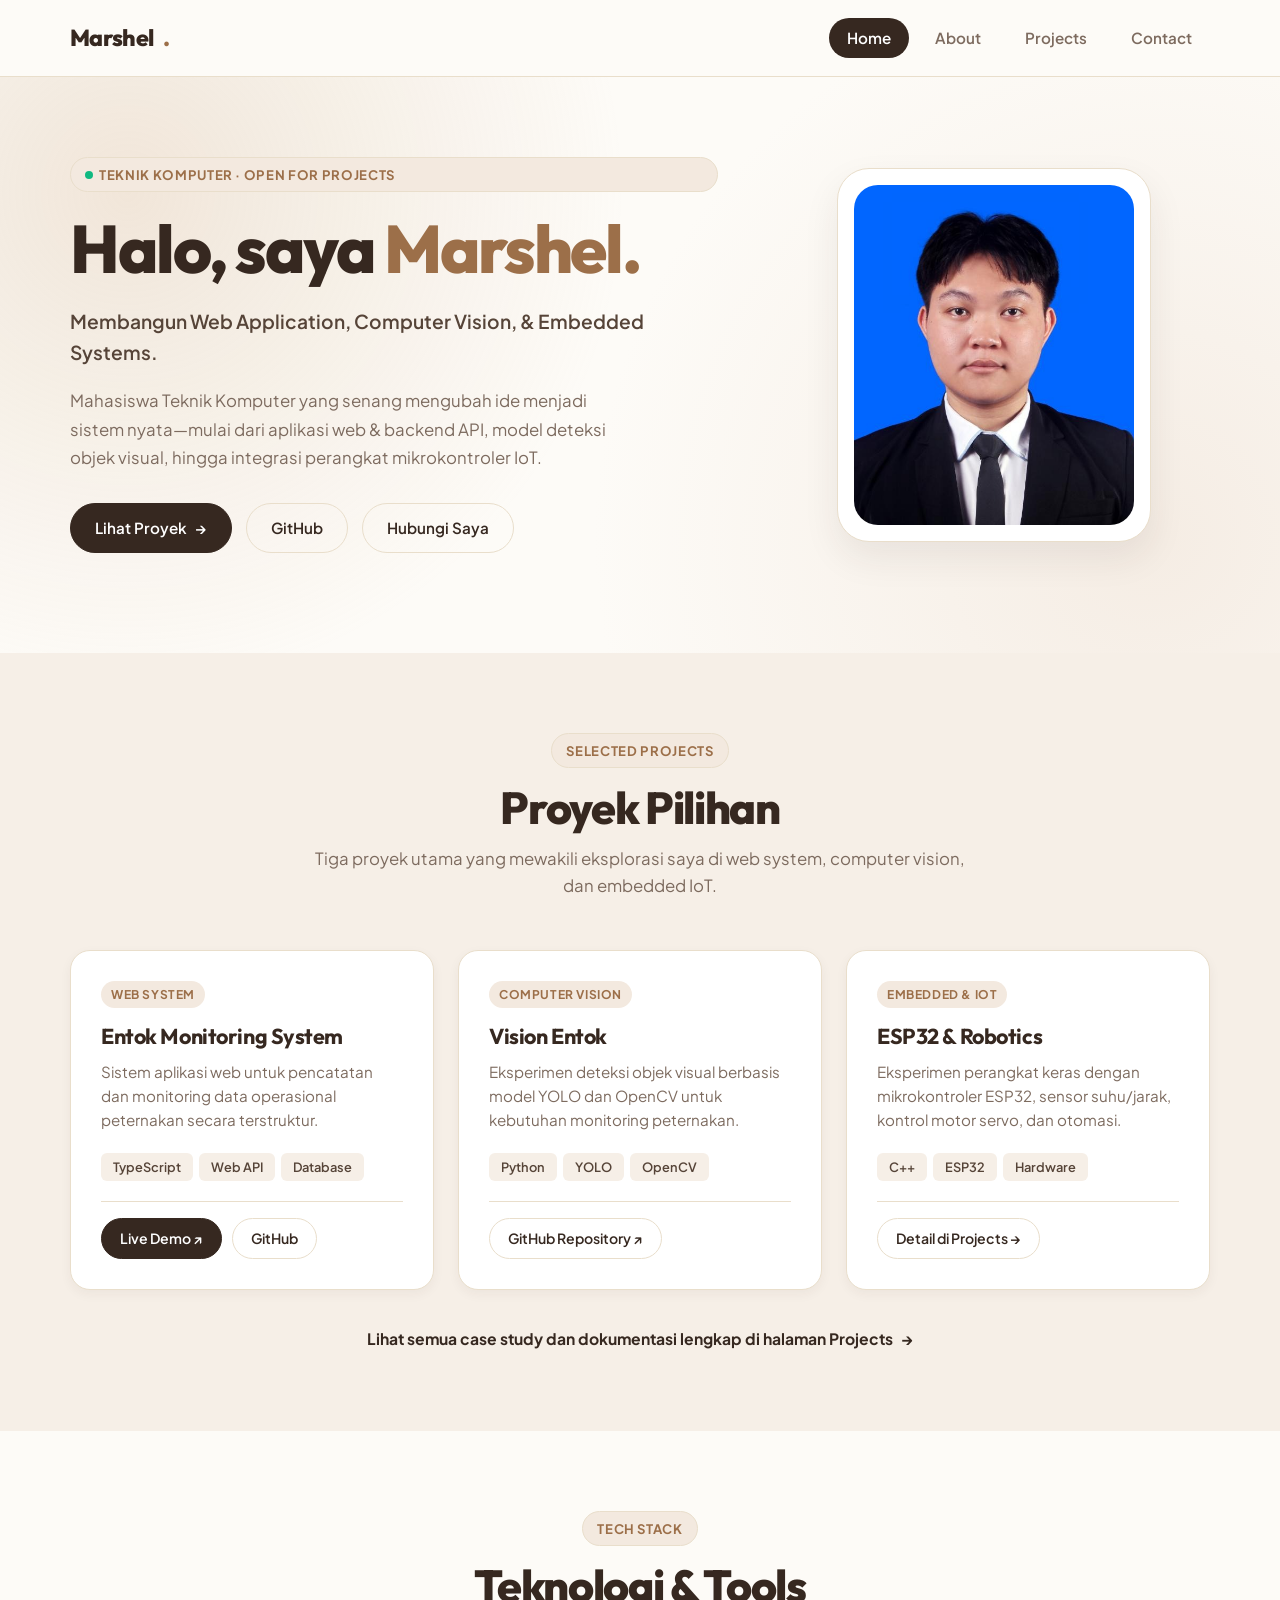
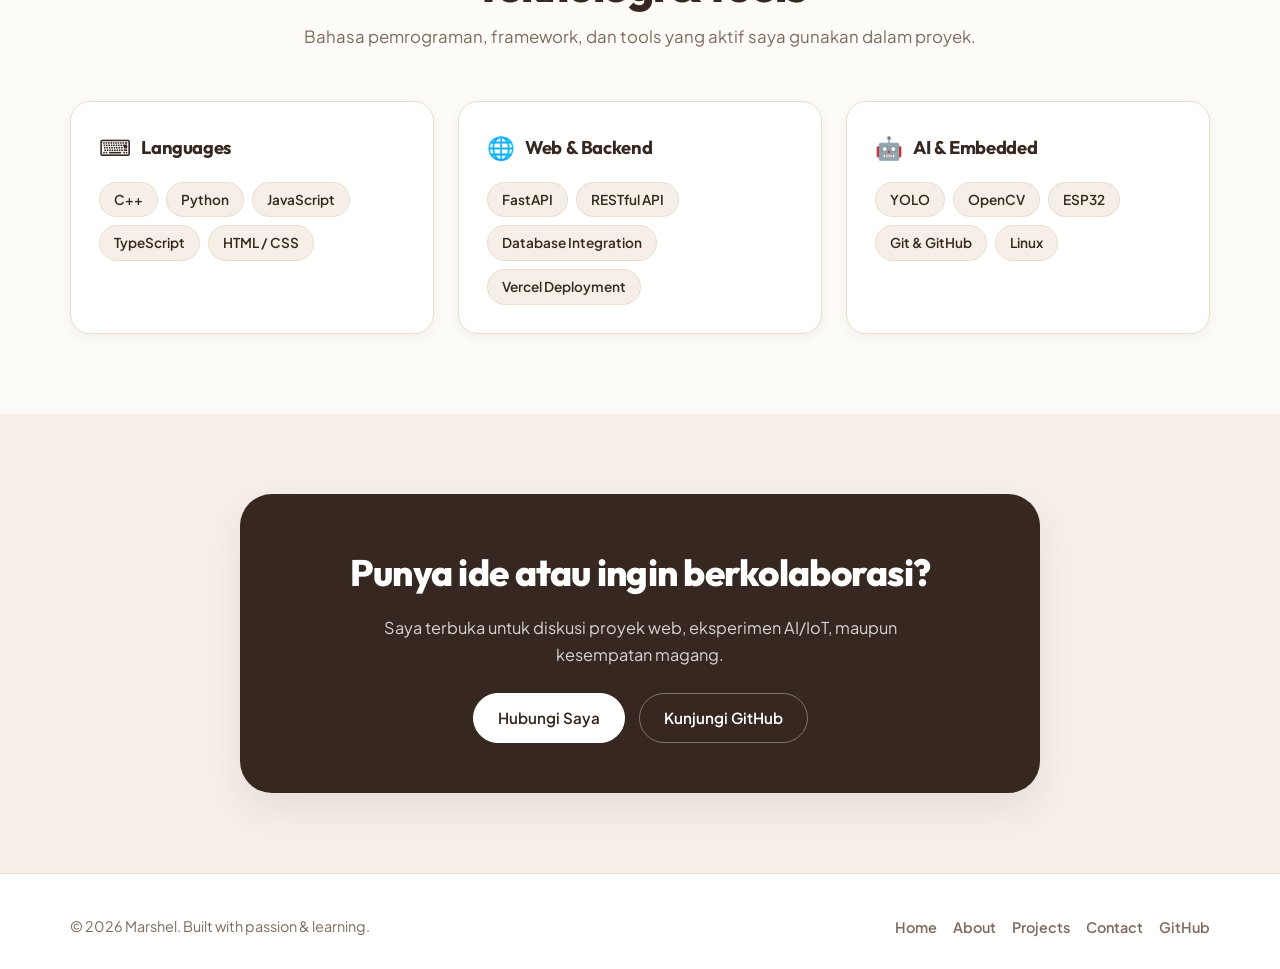
==== commit 7f34ec0d: "Simplify index.html layout: clean, modern, minimal hero, 3 key projects, tech stack, and quick conta" ====
--- a/index.html
+++ b/index.html
@@ -11,6 +11,7 @@
     <link rel="stylesheet" href="css/style.css">
 </head>
 <body>
+    <!-- Header & Navigasi -->
     <header class="site-header">
         <nav class="navbar container" aria-label="Navigasi utama">
             <a class="brand" href="index.html">Marshel<span class="brand-dot">.</span></a>
@@ -23,227 +24,195 @@
                 <li><a class="active" href="index.html" aria-current="page">Home</a></li>
                 <li><a href="about.html">About</a></li>
                 <li><a href="project.html">Projects</a></li>
-                <li><a href="#journey">Journey</a></li>
                 <li><a href="contact.html">Contact</a></li>
             </ul>
         </nav>
     </header>
 
     <main>
+        <!-- 1. Hero Section -->
         <section class="hero">
             <div class="container hero-grid">
                 <div class="hero-content">
-                    <div class="badge"><span class="badge-dot"></span>Computer Engineering Student</div>
-                    <p class="hero-kicker">Hi, I'm Marshel 👋</p>
-                    <h1 class="hero-title">Building <span>Web, AI</span> &amp; Embedded Systems.</h1>
+                    <div class="badge"><span class="badge-dot"></span> Teknik Komputer &middot; Open for Projects</div>
+                    <h1 class="hero-title">Halo, saya <span>Marshel.</span></h1>
+                    <p class="hero-subtitle">Membangun Web Application, Computer Vision, &amp; Embedded Systems.</p>
                     <p class="hero-description">
-                        Saya senang mengubah ide menjadi sistem nyata—mulai dari aplikasi web dan backend, model computer vision, hingga perangkat berbasis ESP32.
+                        Mahasiswa Teknik Komputer yang senang mengubah ide menjadi sistem nyata—mulai dari aplikasi web &amp; backend API, model deteksi objek visual, hingga integrasi perangkat mikrokontroler IoT.
                     </p>
                     <div class="hero-actions">
-                        <a href="project.html" class="button">Explore My Work <span aria-hidden="true">→</span></a>
+                        <a href="project.html" class="button">Lihat Proyek <span aria-hidden="true">→</span></a>
                         <a href="https://github.com/Marshel2727" class="button button-outline" target="_blank" rel="noopener noreferrer">GitHub</a>
-                    </div>
-                    <ul class="hero-fields" aria-label="Bidang utama">
-                        <li>Web &amp; Backend</li>
-                        <li>AI &amp; Vision</li>
-                        <li>IoT &amp; Robotics</li>
-                    </ul>
+                        <a href="contact.html" class="button button-outline">Hubungi Saya</a>
+                    </div>
                 </div>
 
                 <div class="hero-image-wrapper">
                     <div class="profile-card">
                         <img src="assets/images/profile.png" alt="Foto Marshel" class="profile-img">
-                        <div class="profile-floating-badge">
-                            <span class="floating-icon" aria-hidden="true">⚙️</span>
-                            <div>
-                                <p class="floating-text-title">Currently Exploring</p>
-                                <p class="floating-text-desc">Web · AI · IoT</p>
-                            </div>
-                        </div>
-                    </div>
-                </div>
-            </div>
-        </section>
-
-        <section class="section" aria-labelledby="building-title">
-            <div class="container">
-                <div class="section-heading-row">
-                    <div>
-                        <div class="badge">In Progress</div>
-                        <h2 class="section-title" id="building-title">What I'm Building Now</h2>
-                    </div>
-                    <p class="section-desc">Empat jalur belajar yang sedang saya kembangkan melalui proyek nyata.</p>
-                </div>
-
-                <div class="building-grid">
-                    <article class="building-card">
-                        <span class="card-icon" aria-hidden="true">🦆</span>
-                        <p class="eyebrow">Web System</p>
-                        <h3>Entok Monitoring</h3>
-                        <p>Monitoring dan pengelolaan data peternakan berbasis web.</p>
-                    </article>
-                    <article class="building-card">
-                        <span class="card-icon" aria-hidden="true">👁️</span>
-                        <p class="eyebrow">Computer Vision</p>
-                        <h3>Vision Entok</h3>
-                        <p>Eksperimen deteksi objek dengan YOLO dan OpenCV.</p>
-                    </article>
-                    <article class="building-card">
-                        <span class="card-icon" aria-hidden="true">🤖</span>
-                        <p class="eyebrow">Embedded Systems</p>
-                        <h3>ESP32 Robotics</h3>
-                        <p>Eksperimen sensor, servo, kontrol motor, dan mikrokontroler.</p>
-                    </article>
-                    <article class="building-card">
-                        <span class="card-icon" aria-hidden="true">🧠</span>
-                        <p class="eyebrow">Algorithms</p>
-                        <h3>DSA Practice</h3>
-                        <p>Mendalami struktur data, algoritma, dan competitive programming.</p>
-                    </article>
-                </div>
-            </div>
-        </section>
-
+                    </div>
+                </div>
+            </div>
+        </section>
+
+        <!-- 2. Featured Projects Section -->
         <section class="section section-alt" aria-labelledby="featured-title">
             <div class="container">
                 <div class="section-header">
-                    <div class="badge">Featured Project</div>
-                    <h2 class="section-title" id="featured-title">Entok Monitoring System</h2>
-                    <p class="section-desc">Sistem web yang membawa pengelolaan peternakan ke alur kerja digital yang lebih terstruktur.</p>
-                </div>
-
-                <article class="featured-project">
-                    <div class="featured-visual" aria-hidden="true">
-                        <span class="visual-orbit orbit-one"></span>
-                        <span class="visual-orbit orbit-two"></span>
-                        <span class="featured-icon">🦆</span>
-                        <span class="visual-label">Monitoring · Management · Web</span>
-                    </div>
-                    <div class="featured-content">
-                        <div class="project-tags">
-                            <span class="tag">TypeScript</span>
-                            <span class="tag">Web API</span>
-                            <span class="tag">Database</span>
-                        </div>
-                        <div class="case-list">
-                            <div><p class="case-label">Problem</p><p>Data operasional peternakan perlu dicatat dan dipantau dalam satu sistem.</p></div>
-                            <div><p class="case-label">Solution</p><p>Membangun aplikasi web untuk membantu pengelolaan dan monitoring data peternakan.</p></div>
-                            <div><p class="case-label">My Role</p><p>Web development, system integration, dan deployment.</p></div>
-                        </div>
-                        <div class="project-actions">
-                            <a class="button" href="https://entok-monitoring.vercel.app" target="_blank" rel="noopener noreferrer">Live Demo</a>
-                            <a class="button button-outline" href="https://github.com/Marshel2727/entok-monitoring" target="_blank" rel="noopener noreferrer">GitHub</a>
-                            <a class="text-link" href="project.html#entok-monitoring">Case Study <span aria-hidden="true">→</span></a>
-                        </div>
-                    </div>
-                </article>
-            </div>
-        </section>
-
+                    <div class="badge">Selected Projects</div>
+                    <h2 class="section-title" id="featured-title">Proyek Pilihan</h2>
+                    <p class="section-desc">Tiga proyek utama yang mewakili eksplorasi saya di web system, computer vision, dan embedded IoT.</p>
+                </div>
+
+                <div class="simple-project-grid">
+                    <!-- Project 1: Entok Monitoring -->
+                    <article class="simple-project-card">
+                        <div>
+                            <div class="simple-project-header">
+                                <span class="project-category-badge">Web System</span>
+                            </div>
+                            <h3>Entok Monitoring System</h3>
+                            <p>Sistem aplikasi web untuk pencatatan dan monitoring data operasional peternakan secara terstruktur.</p>
+                            <div class="simple-project-tags">
+                                <span class="tag">TypeScript</span>
+                                <span class="tag">Web API</span>
+                                <span class="tag">Database</span>
+                            </div>
+                        </div>
+                        <div class="simple-project-actions">
+                            <a href="https://entok-monitoring.vercel.app" class="button" target="_blank" rel="noopener noreferrer">Live Demo ↗</a>
+                            <a href="https://github.com/Marshel2727/entok-monitoring" class="button button-outline" target="_blank" rel="noopener noreferrer">GitHub</a>
+                        </div>
+                    </article>
+
+                    <!-- Project 2: Vision Entok -->
+                    <article class="simple-project-card">
+                        <div>
+                            <div class="simple-project-header">
+                                <span class="project-category-badge">Computer Vision</span>
+                            </div>
+                            <h3>Vision Entok</h3>
+                            <p>Eksperimen deteksi objek visual berbasis model YOLO dan OpenCV untuk kebutuhan monitoring peternakan.</p>
+                            <div class="simple-project-tags">
+                                <span class="tag">Python</span>
+                                <span class="tag">YOLO</span>
+                                <span class="tag">OpenCV</span>
+                            </div>
+                        </div>
+                        <div class="simple-project-actions">
+                            <a href="https://github.com/Marshel2727/vision-entok" class="button button-outline" target="_blank" rel="noopener noreferrer">GitHub Repository ↗</a>
+                        </div>
+                    </article>
+
+                    <!-- Project 3: ESP32 Robotics -->
+                    <article class="simple-project-card">
+                        <div>
+                            <div class="simple-project-header">
+                                <span class="project-category-badge">Embedded &amp; IoT</span>
+                            </div>
+                            <h3>ESP32 &amp; Robotics</h3>
+                            <p>Eksperimen perangkat keras dengan mikrokontroler ESP32, sensor suhu/jarak, kontrol motor servo, dan otomasi.</p>
+                            <div class="simple-project-tags">
+                                <span class="tag">C++</span>
+                                <span class="tag">ESP32</span>
+                                <span class="tag">Hardware</span>
+                            </div>
+                        </div>
+                        <div class="simple-project-actions">
+                            <a href="project.html" class="button button-outline">Detail di Projects →</a>
+                        </div>
+                    </article>
+                </div>
+
+                <div class="section-footer-link">
+                    <a href="project.html">Lihat semua case study dan dokumentasi lengkap di halaman Projects <span aria-hidden="true">→</span></a>
+                </div>
+            </div>
+        </section>
+
+        <!-- 3. Tech Stack Section -->
         <section class="section" aria-labelledby="stack-title">
             <div class="container">
                 <div class="section-header">
                     <div class="badge">Tech Stack</div>
-                    <h2 class="section-title" id="stack-title">Tools I Build With</h2>
-                    <p class="section-desc">Bukan skor kemampuan, tetapi teknologi yang sedang dipelajari dan sudah digunakan dalam proyek.</p>
-                </div>
-
-                <div class="stack-grid">
-                    <article class="stack-card">
-                        <div class="stack-card-header"><span aria-hidden="true">⌨️</span><h3>Languages</h3></div>
-                        <ul class="stack-list">
-                            <li><span>C++ · Python</span><small>Project Experience</small></li>
-                            <li><span>JavaScript · TypeScript</span><small>Project Experience</small></li>
-                            <li><span>Java</span><small>Learning</small></li>
-                        </ul>
-                    </article>
-                    <article class="stack-card">
-                        <div class="stack-card-header"><span aria-hidden="true">🌐</span><h3>Web &amp; Backend</h3></div>
-                        <ul class="stack-list">
-                            <li><span>HTML · CSS · JavaScript</span><small>Comfortable</small></li>
-                            <li><span>FastAPI · REST API</span><small>Project Experience</small></li>
-                            <li><span>Database Integration</span><small>Project Experience</small></li>
-                        </ul>
-                    </article>
-                    <article class="stack-card">
-                        <div class="stack-card-header"><span aria-hidden="true">👁️</span><h3>AI &amp; Vision</h3></div>
-                        <ul class="stack-list">
-                            <li><span>YOLO · OpenCV</span><small>Project Experience</small></li>
-                            <li><span>Model Inference</span><small>Project Experience</small></li>
-                            <li><span>Local AI</span><small>Exploring</small></li>
-                        </ul>
-                    </article>
-                    <article class="stack-card">
-                        <div class="stack-card-header"><span aria-hidden="true">🔧</span><h3>Embedded &amp; Tools</h3></div>
-                        <ul class="stack-list">
-                            <li><span>ESP32 · Sensor · Servo</span><small>Learning</small></li>
-                            <li><span>Git · GitHub · VS Code</span><small>Comfortable</small></li>
-                            <li><span>Docker · Linux</span><small>Project Experience</small></li>
-                        </ul>
-                    </article>
-                </div>
-            </div>
-        </section>
-
-        <section class="section section-alt" id="journey" aria-labelledby="journey-title">
+                    <h2 class="section-title" id="stack-title">Teknologi &amp; Tools</h2>
+                    <p class="section-desc">Bahasa pemrograman, framework, dan tools yang aktif saya gunakan dalam proyek.</p>
+                </div>
+
+                <div class="simple-stack-grid">
+                    <div class="simple-stack-card">
+                        <div class="simple-stack-header">
+                            <span class="simple-stack-icon" aria-hidden="true">⌨️</span>
+                            <h3>Languages</h3>
+                        </div>
+                        <div class="skill-pills">
+                            <span class="skill-pill">C++</span>
+                            <span class="skill-pill">Python</span>
+                            <span class="skill-pill">JavaScript</span>
+                            <span class="skill-pill">TypeScript</span>
+                            <span class="skill-pill">HTML / CSS</span>
+                        </div>
+                    </div>
+
+                    <div class="simple-stack-card">
+                        <div class="simple-stack-header">
+                            <span class="simple-stack-icon" aria-hidden="true">🌐</span>
+                            <h3>Web &amp; Backend</h3>
+                        </div>
+                        <div class="skill-pills">
+                            <span class="skill-pill">FastAPI</span>
+                            <span class="skill-pill">RESTful API</span>
+                            <span class="skill-pill">Database Integration</span>
+                            <span class="skill-pill">Vercel Deployment</span>
+                        </div>
+                    </div>
+
+                    <div class="simple-stack-card">
+                        <div class="simple-stack-header">
+                            <span class="simple-stack-icon" aria-hidden="true">🤖</span>
+                            <h3>AI &amp; Embedded</h3>
+                        </div>
+                        <div class="skill-pills">
+                            <span class="skill-pill">YOLO</span>
+                            <span class="skill-pill">OpenCV</span>
+                            <span class="skill-pill">ESP32</span>
+                            <span class="skill-pill">Git &amp; GitHub</span>
+                            <span class="skill-pill">Linux</span>
+                        </div>
+                    </div>
+                </div>
+            </div>
+        </section>
+
+        <!-- 4. Quick Contact / CTA Section -->
+        <section class="section section-alt">
             <div class="container">
-                <div class="section-header">
-                    <div class="badge">My Journey</div>
-                    <h2 class="section-title" id="journey-title">Learning by Building</h2>
-                    <p class="section-desc">Perjalanan yang terus berkembang dari fondasi pemrograman menuju sistem lintas software dan hardware.</p>
-                </div>
-
-                <ol class="journey-track">
-                    <li><span class="journey-year">2024</span><h3>Computer Engineering</h3><p>Memulai studi dan membangun fondasi ilmu komputer.</p></li>
-                    <li><span class="journey-year">2025</span><h3>Programming Fundamentals</h3><p>Mendalami C++, algoritma, dan dasar pemrograman.</p></li>
-                    <li><span class="journey-year">2026</span><h3>Web &amp; Backend</h3><p>Membangun aplikasi, API, database, dan deployment.</p></li>
-                    <li><span class="journey-year">Now</span><h3>AI &amp; Robotics</h3><p>Mengeksplorasi YOLO, local AI, ESP32, dan robotika.</p></li>
-                </ol>
-            </div>
-        </section>
-
-        <section class="section" aria-labelledby="beyond-title">
-            <div class="container beyond-layout">
-                <div>
-                    <div class="badge">Beyond Code</div>
-                    <h2 class="section-title" id="beyond-title">What Keeps Me Curious</h2>
-                    <p class="section-desc">Saya tertarik pada bagaimana software, hardware, dan kecerdasan buatan bisa bekerja sebagai satu sistem.</p>
-                </div>
-                <ul class="interest-list">
-                    <li><span aria-hidden="true">🤖</span>Robotics</li>
-                    <li><span aria-hidden="true">🧠</span>Competitive Programming</li>
-                    <li><span aria-hidden="true">🐧</span>Linux &amp; Servers</li>
-                    <li><span aria-hidden="true">🔌</span>Electronics</li>
-                    <li><span aria-hidden="true">🚀</span>Exploring AI</li>
-                </ul>
-            </div>
-        </section>
-
-        <section class="section cta-section">
-            <div class="container cta-card">
-                <p class="eyebrow">Let's build something</p>
-                <h2>Punya ide atau ingin bertukar cerita teknologi?</h2>
-                <p>Saya terbuka untuk kolaborasi, diskusi proyek, dan kesempatan belajar.</p>
-                <div class="hero-actions">
-                    <a href="contact.html" class="button">Get in Touch</a>
-                    <a href="https://github.com/Marshel2727" class="button button-outline" target="_blank" rel="noopener noreferrer">Explore GitHub</a>
+                <div class="simple-cta-card">
+                    <h2>Punya ide atau ingin berkolaborasi?</h2>
+                    <p>Saya terbuka untuk diskusi proyek web, eksperimen AI/IoT, maupun kesempatan magang.</p>
+                    <div class="simple-cta-actions">
+                        <a href="contact.html" class="button">Hubungi Saya</a>
+                        <a href="https://github.com/Marshel2727" class="button button-outline" target="_blank" rel="noopener noreferrer">Kunjungi GitHub</a>
+                    </div>
                 </div>
             </div>
         </section>
     </main>
 
+    <!-- Footer -->
     <footer class="site-footer">
         <div class="container footer-content">
-            <p class="footer-text">© 2026 Marshel. Built while learning.</p>
+            <p class="footer-text">&copy; 2026 Marshel. Built with passion &amp; learning.</p>
             <ul class="footer-links">
+                <li><a href="index.html">Home</a></li>
                 <li><a href="about.html">About</a></li>
                 <li><a href="project.html">Projects</a></li>
-                <li><a href="#journey">Journey</a></li>
                 <li><a href="contact.html">Contact</a></li>
                 <li><a href="https://github.com/Marshel2727" target="_blank" rel="noopener noreferrer">GitHub</a></li>
             </ul>
         </div>
     </footer>
+
     <script src="js/main.js"></script>
 </body>
 </html>
--- a/css/style.css
+++ b/css/style.css
@@ -1667,3 +1667,225 @@
         gap: 12px;
     }
 }
+
+/* ==========================================================================
+   Clean & Simple Homepage Layout
+   ========================================================================== */
+.simple-project-grid {
+    display: grid;
+    grid-template-columns: repeat(auto-fit, minmax(320px, 1fr));
+    gap: 24px;
+    margin-top: 36px;
+}
+
+.simple-project-card {
+    background: var(--surface);
+    border: 1px solid var(--border);
+    border-radius: var(--radius);
+    padding: 30px;
+    display: flex;
+    flex-direction: column;
+    justify-content: space-between;
+    transition: all 0.3s ease;
+    box-shadow: var(--shadow-sm);
+}
+
+.simple-project-card:hover {
+    transform: translateY(-6px);
+    border-color: var(--latte);
+    box-shadow: var(--shadow-hover);
+}
+
+.simple-project-header {
+    display: flex;
+    align-items: center;
+    justify-content: space-between;
+    margin-bottom: 14px;
+}
+
+.project-category-badge {
+    font-size: 0.75rem;
+    font-weight: 700;
+    text-transform: uppercase;
+    letter-spacing: 0.05em;
+    color: var(--latte-dark);
+    background: var(--latte-light);
+    padding: 4px 10px;
+    border-radius: 999px;
+}
+
+.simple-project-card h3 {
+    font-size: 1.35rem;
+    font-weight: 700;
+    color: var(--espresso);
+    margin-bottom: 10px;
+    line-height: 1.3;
+}
+
+.simple-project-card p {
+    color: var(--text-muted);
+    font-size: 0.95rem;
+    line-height: 1.6;
+    margin-bottom: 20px;
+    flex-grow: 1;
+}
+
+.simple-project-tags {
+    display: flex;
+    flex-wrap: wrap;
+    gap: 6px;
+    margin-bottom: 20px;
+}
+
+.simple-project-actions {
+    display: flex;
+    align-items: center;
+    gap: 10px;
+    flex-wrap: wrap;
+    padding-top: 16px;
+    border-top: 1px solid var(--border);
+}
+
+.simple-project-actions .button {
+    padding: 8px 18px;
+    font-size: 0.88rem;
+}
+
+.section-footer-link {
+    text-align: center;
+    margin-top: 36px;
+}
+
+.section-footer-link a {
+    display: inline-flex;
+    align-items: center;
+    gap: 8px;
+    color: var(--espresso);
+    font-weight: 700;
+    font-size: 0.98rem;
+    transition: all 0.2s ease;
+}
+
+.section-footer-link a:hover {
+    color: var(--latte-dark);
+    transform: translateX(4px);
+}
+
+/* Simple Stack */
+.simple-stack-grid {
+    display: grid;
+    grid-template-columns: repeat(auto-fit, minmax(280px, 1fr));
+    gap: 24px;
+    margin-top: 36px;
+}
+
+.simple-stack-card {
+    background: var(--surface);
+    border: 1px solid var(--border);
+    border-radius: var(--radius);
+    padding: 28px;
+    box-shadow: var(--shadow-sm);
+    transition: all 0.3s ease;
+}
+
+.simple-stack-card:hover {
+    transform: translateY(-4px);
+    box-shadow: var(--shadow);
+}
+
+.simple-stack-header {
+    display: flex;
+    align-items: center;
+    gap: 10px;
+    margin-bottom: 16px;
+}
+
+.simple-stack-icon {
+    font-size: 1.4rem;
+}
+
+.simple-stack-card h3 {
+    font-size: 1.15rem;
+    font-weight: 700;
+    color: var(--espresso);
+}
+
+.skill-pills {
+    display: flex;
+    flex-wrap: wrap;
+    gap: 8px;
+}
+
+.skill-pill {
+    background: var(--surface-alt);
+    color: var(--espresso);
+    padding: 6px 14px;
+    border-radius: 999px;
+    font-size: 0.85rem;
+    font-weight: 600;
+    border: 1px solid var(--border);
+    transition: all 0.2s ease;
+}
+
+.skill-pill:hover {
+    background: var(--latte-light);
+    border-color: var(--latte);
+}
+
+/* Simple CTA Box */
+.simple-cta-card {
+    background: var(--espresso);
+    color: #ffffff;
+    border-radius: var(--radius-lg);
+    padding: 50px 32px;
+    text-align: center;
+    box-shadow: var(--shadow);
+    max-width: 800px;
+    margin-inline: auto;
+}
+
+.simple-cta-card h2 {
+    font-size: clamp(1.7rem, 4vw, 2.3rem);
+    font-weight: 800;
+    color: #ffffff;
+    margin-bottom: 12px;
+}
+
+.simple-cta-card p {
+    color: rgba(255, 255, 255, 0.8);
+    font-size: 1.02rem;
+    max-width: 540px;
+    margin: 0 auto 24px;
+    line-height: 1.65;
+}
+
+.simple-cta-actions {
+    display: flex;
+    justify-content: center;
+    gap: 14px;
+    flex-wrap: wrap;
+}
+
+.simple-cta-actions .button {
+    background: #ffffff;
+    color: var(--espresso);
+    border-color: #ffffff;
+}
+
+.simple-cta-actions .button:hover {
+    background: var(--latte);
+    border-color: var(--latte);
+    color: #ffffff;
+}
+
+.simple-cta-actions .button-outline {
+    background: transparent;
+    color: #ffffff;
+    border-color: rgba(255, 255, 255, 0.35);
+}
+
+.simple-cta-actions .button-outline:hover {
+    background: rgba(255, 255, 255, 0.1);
+    border-color: #ffffff;
+    color: #ffffff;
+}
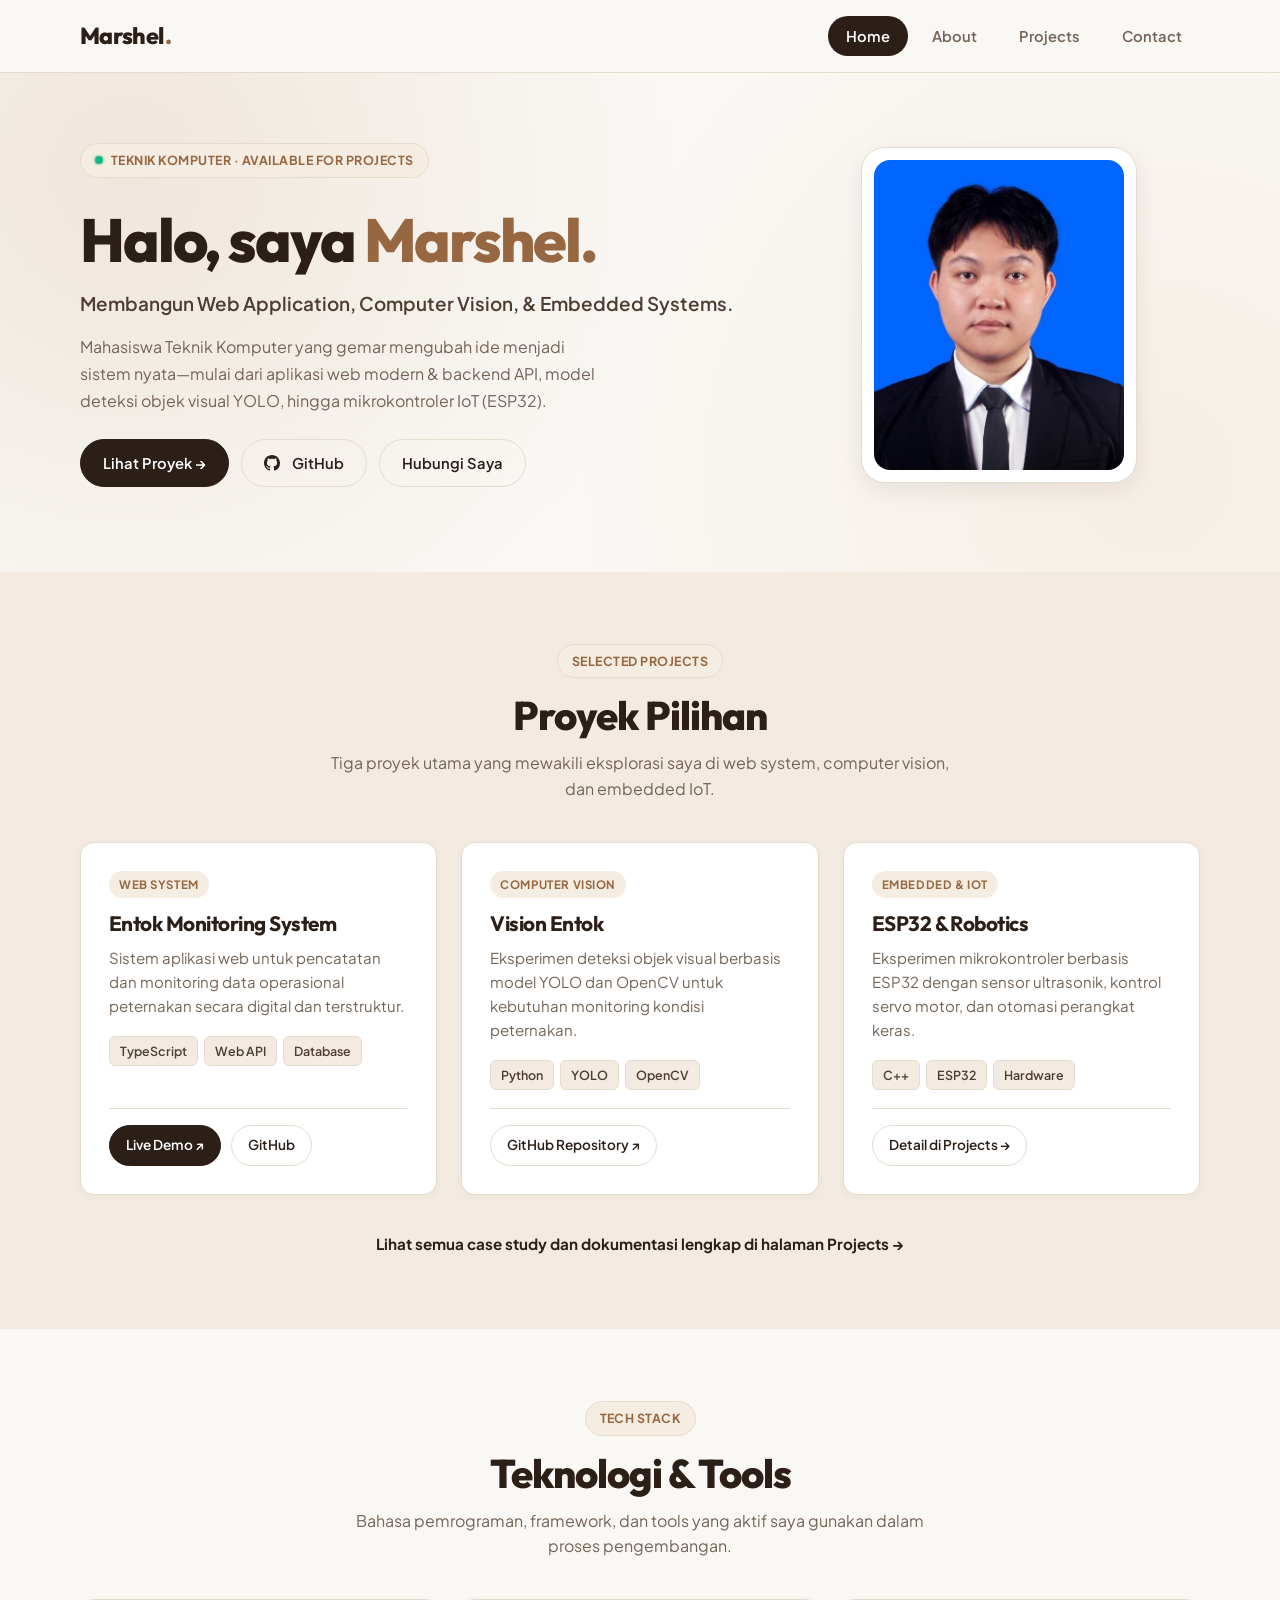
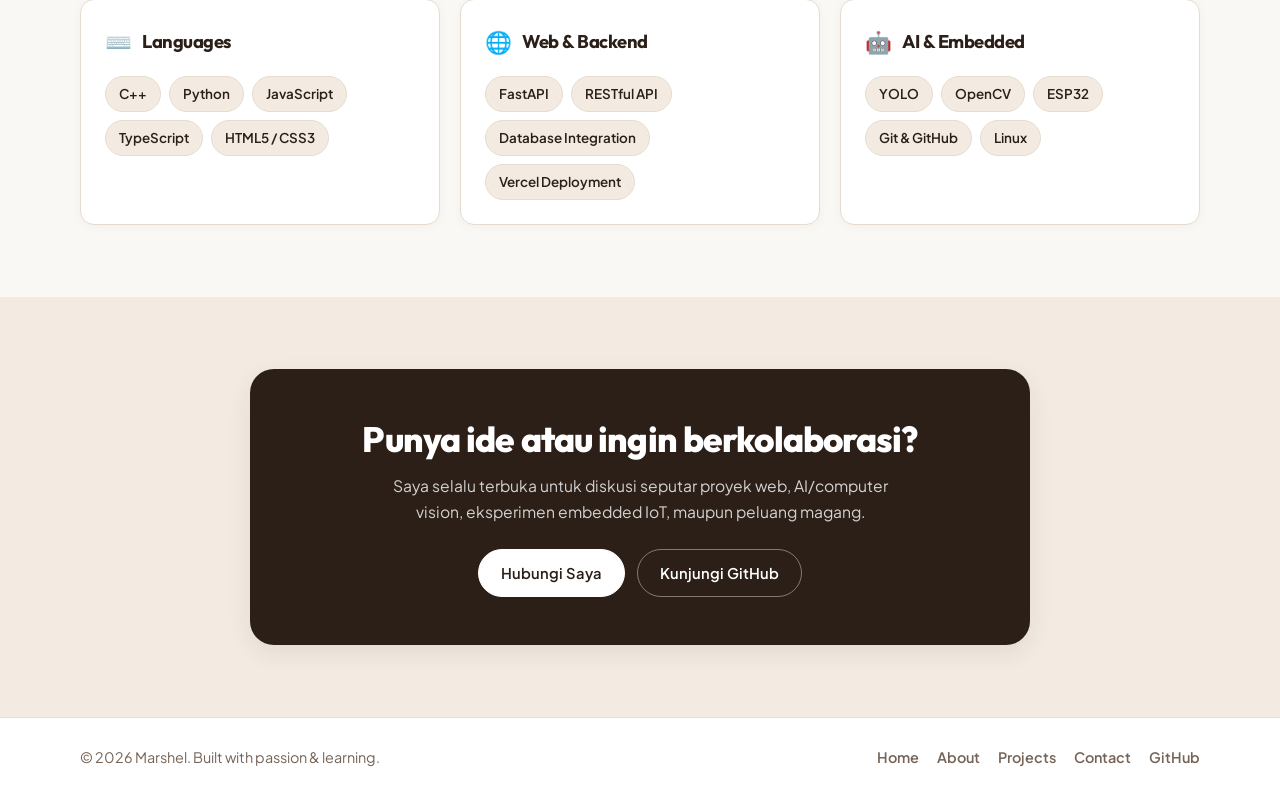
==== commit 1608904a: "Refactor UI: rewrite clean unified stylesheet, sleek card designs, improved typography and spacing" ====
--- a/index.html
+++ b/index.html
@@ -4,7 +4,7 @@
     <meta charset="UTF-8">
     <meta name="viewport" content="width=device-width, initial-scale=1.0">
     <meta name="description" content="Portofolio Marshel, mahasiswa Teknik Komputer yang membangun proyek web, AI, computer vision, IoT, dan embedded systems.">
-    <title>Marshel | Computer Engineering Student</title>
+    <title>Marshel | Computer Engineering Student &amp; Developer</title>
     <link rel="preconnect" href="https://fonts.googleapis.com">
     <link rel="preconnect" href="https://fonts.gstatic.com" crossorigin>
     <link href="https://fonts.googleapis.com/css2?family=Outfit:wght@500;600;700;800&family=Plus+Jakarta+Sans:ital,wght@0,400;0,500;0,600;0,700;0,800;1,400&display=swap" rel="stylesheet">
@@ -34,15 +34,20 @@
         <section class="hero">
             <div class="container hero-grid">
                 <div class="hero-content">
-                    <div class="badge"><span class="badge-dot"></span> Teknik Komputer &middot; Open for Projects</div>
+                    <div>
+                        <div class="badge"><span class="badge-dot"></span> Teknik Komputer &middot; Available for Projects</div>
+                    </div>
                     <h1 class="hero-title">Halo, saya <span>Marshel.</span></h1>
                     <p class="hero-subtitle">Membangun Web Application, Computer Vision, &amp; Embedded Systems.</p>
                     <p class="hero-description">
-                        Mahasiswa Teknik Komputer yang senang mengubah ide menjadi sistem nyata—mulai dari aplikasi web &amp; backend API, model deteksi objek visual, hingga integrasi perangkat mikrokontroler IoT.
+                        Mahasiswa Teknik Komputer yang gemar mengubah ide menjadi sistem nyata—mulai dari aplikasi web modern &amp; backend API, model deteksi objek visual YOLO, hingga mikrokontroler IoT (ESP32).
                     </p>
                     <div class="hero-actions">
-                        <a href="project.html" class="button">Lihat Proyek <span aria-hidden="true">→</span></a>
-                        <a href="https://github.com/Marshel2727" class="button button-outline" target="_blank" rel="noopener noreferrer">GitHub</a>
+                        <a href="project.html" class="button">Lihat Proyek →</a>
+                        <a href="https://github.com/Marshel2727" class="button button-outline" target="_blank" rel="noopener noreferrer">
+                            <svg width="16" height="16" viewBox="0 0 24 24" fill="currentColor" aria-hidden="true" style="display:inline-block; vertical-align:middle; margin-right:4px;"><path d="M12 0C5.37 0 0 5.37 0 12c0 5.31 3.435 9.795 8.205 11.385.6.105.825-.255.825-.57 0-.285-.015-1.23-.015-2.235-3.015.555-3.795-.735-4.035-1.41-.135-.345-.72-1.41-1.23-1.695-.42-.225-1.02-.78-.015-.795.945-.015 1.62.87 1.845 1.23 1.08 1.815 2.805 1.305 3.495.99.105-.78.42-1.305.765-1.605-2.67-.3-5.46-1.335-5.46-5.925 0-1.305.465-2.385 1.23-3.225-.12-.3-.54-1.53.12-3.18 0 0 1.005-.315 3.3 1.23.96-.27 1.98-.405 3-.405s2.04.135 3 .405c2.295-1.56 3.3-1.23 3.3-1.23.66 1.65.24 2.88.12 3.18.765.84 1.23 1.905 1.23 3.225 0 4.605-2.805 5.625-5.475 5.925.435.375.81 1.095.81 2.22 0 1.605-.015 2.895-.015 3.3 0 .315.225.69.825.57A12.02 12.02 0 0024 12c0-6.63-5.37-12-12-12z"/></svg>
+                            GitHub
+                        </a>
                         <a href="contact.html" class="button button-outline">Hubungi Saya</a>
                     </div>
                 </div>
@@ -72,7 +77,7 @@
                                 <span class="project-category-badge">Web System</span>
                             </div>
                             <h3>Entok Monitoring System</h3>
-                            <p>Sistem aplikasi web untuk pencatatan dan monitoring data operasional peternakan secara terstruktur.</p>
+                            <p>Sistem aplikasi web untuk pencatatan dan monitoring data operasional peternakan secara digital dan terstruktur.</p>
                             <div class="simple-project-tags">
                                 <span class="tag">TypeScript</span>
                                 <span class="tag">Web API</span>
@@ -92,7 +97,7 @@
                                 <span class="project-category-badge">Computer Vision</span>
                             </div>
                             <h3>Vision Entok</h3>
-                            <p>Eksperimen deteksi objek visual berbasis model YOLO dan OpenCV untuk kebutuhan monitoring peternakan.</p>
+                            <p>Eksperimen deteksi objek visual berbasis model YOLO dan OpenCV untuk kebutuhan monitoring kondisi peternakan.</p>
                             <div class="simple-project-tags">
                                 <span class="tag">Python</span>
                                 <span class="tag">YOLO</span>
@@ -111,7 +116,7 @@
                                 <span class="project-category-badge">Embedded &amp; IoT</span>
                             </div>
                             <h3>ESP32 &amp; Robotics</h3>
-                            <p>Eksperimen perangkat keras dengan mikrokontroler ESP32, sensor suhu/jarak, kontrol motor servo, dan otomasi.</p>
+                            <p>Eksperimen mikrokontroler berbasis ESP32 dengan sensor ultrasonik, kontrol servo motor, dan otomasi perangkat keras.</p>
                             <div class="simple-project-tags">
                                 <span class="tag">C++</span>
                                 <span class="tag">ESP32</span>
@@ -125,7 +130,7 @@
                 </div>
 
                 <div class="section-footer-link">
-                    <a href="project.html">Lihat semua case study dan dokumentasi lengkap di halaman Projects <span aria-hidden="true">→</span></a>
+                    <a href="project.html">Lihat semua case study dan dokumentasi lengkap di halaman Projects →</a>
                 </div>
             </div>
         </section>
@@ -136,7 +141,7 @@
                 <div class="section-header">
                     <div class="badge">Tech Stack</div>
                     <h2 class="section-title" id="stack-title">Teknologi &amp; Tools</h2>
-                    <p class="section-desc">Bahasa pemrograman, framework, dan tools yang aktif saya gunakan dalam proyek.</p>
+                    <p class="section-desc">Bahasa pemrograman, framework, dan tools yang aktif saya gunakan dalam proses pengembangan.</p>
                 </div>
 
                 <div class="simple-stack-grid">
@@ -150,7 +155,7 @@
                             <span class="skill-pill">Python</span>
                             <span class="skill-pill">JavaScript</span>
                             <span class="skill-pill">TypeScript</span>
-                            <span class="skill-pill">HTML / CSS</span>
+                            <span class="skill-pill">HTML5 / CSS3</span>
                         </div>
                     </div>
 
@@ -189,7 +194,7 @@
             <div class="container">
                 <div class="simple-cta-card">
                     <h2>Punya ide atau ingin berkolaborasi?</h2>
-                    <p>Saya terbuka untuk diskusi proyek web, eksperimen AI/IoT, maupun kesempatan magang.</p>
+                    <p>Saya selalu terbuka untuk diskusi seputar proyek web, AI/computer vision, eksperimen embedded IoT, maupun peluang magang.</p>
                     <div class="simple-cta-actions">
                         <a href="contact.html" class="button">Hubungi Saya</a>
                         <a href="https://github.com/Marshel2727" class="button button-outline" target="_blank" rel="noopener noreferrer">Kunjungi GitHub</a>
--- a/css/style.css
+++ b/css/style.css
@@ -1,26 +1,36 @@
+/* ==========================================================================
+   Marshel Portfolio - Master Stylesheet
+   Modern, Clean, & Responsive Editorial Tech Aesthetic
+   ========================================================================== */
+
 :root {
-    --background: #fdfbf7;
-    --surface: #ffffff;
-    --surface-alt: #f6efe7;
-    --latte: #d4b595;
-    --latte-light: #f3e9df;
-    --latte-dark: #9c6f49;
-    --espresso: #362820;
-    --espresso-light: #564438;
-    --text-muted: #7d6b5f;
-    --border: #e9decb;
-    --accent: #2563eb;
-    --shadow-sm: 0 4px 12px rgba(54, 40, 32, 0.05);
-    --shadow: 0 16px 36px rgba(54, 40, 32, 0.08);
-    --shadow-hover: 0 20px 45px rgba(54, 40, 32, 0.14);
-    --radius-sm: 12px;
-    --radius: 20px;
-    --radius-lg: 32px;
-    --font-sans: 'Plus Jakarta Sans', system-ui, -apple-system, BlinkMacSystemFont, Roboto, sans-serif;
-    --font-heading: 'Outfit', 'Plus Jakarta Sans', system-ui, sans-serif;
-}
-
-* {
+    --bg-body: #faf8f5;
+    --bg-surface: #ffffff;
+    --bg-subtle: #f3ebe1;
+    --border: #e6dcce;
+    --border-hover: #c49d79;
+    --espresso: #2b1f18;
+    --espresso-light: #4e3d32;
+    --text-muted: #756357;
+    --latte: #c49d79;
+    --latte-light: #f5ece2;
+    --latte-dark: #966741;
+    --green: #10b981;
+    --shadow-sm: 0 2px 10px rgba(43, 31, 24, 0.04);
+    --shadow-md: 0 8px 24px rgba(43, 31, 24, 0.08);
+    --shadow-lg: 0 16px 40px rgba(43, 31, 24, 0.12);
+    --radius-sm: 8px;
+    --radius-md: 14px;
+    --radius-lg: 24px;
+    --radius-full: 9999px;
+    --font-sans: 'Plus Jakarta Sans', -apple-system, BlinkMacSystemFont, 'Segoe UI', Roboto, sans-serif;
+    --font-heading: 'Outfit', 'Plus Jakarta Sans', sans-serif;
+}
+
+/* ==========================================================================
+   Base & Reset
+   ========================================================================== */
+*, *::before, *::after {
     box-sizing: border-box;
     margin: 0;
     padding: 0;
@@ -32,26 +42,37 @@
 
 body {
     min-height: 100vh;
-    background: var(--background);
+    background-color: var(--bg-body);
     color: var(--espresso);
     font-family: var(--font-sans);
-    line-height: 1.6;
+    font-size: 1rem;
+    line-height: 1.65;
     display: flex;
     flex-direction: column;
+    -webkit-font-smoothing: antialiased;
 }
 
 h1, h2, h3, h4, h5, h6 {
     font-family: var(--font-heading);
-    letter-spacing: -0.02em;
+    color: var(--espresso);
+    letter-spacing: -0.025em;
+    line-height: 1.25;
 }
 
 a {
     color: inherit;
     text-decoration: none;
+    transition: all 0.2s ease;
+}
+
+img {
+    max-width: 100%;
+    height: auto;
+    display: block;
 }
 
 .container {
-    width: min(1140px, calc(100% - 48px));
+    width: min(1120px, calc(100% - 48px));
     margin-inline: auto;
 }
 
@@ -62,25 +83,25 @@
     position: sticky;
     top: 0;
     z-index: 100;
-    background: rgba(253, 251, 247, 0.92);
+    background: rgba(250, 248, 245, 0.94);
     border-bottom: 1px solid var(--border);
-    backdrop-filter: blur(14px);
-    -webkit-backdrop-filter: blur(14px);
-    transition: background 0.3s ease;
+    backdrop-filter: blur(16px);
+    -webkit-backdrop-filter: blur(16px);
+    transition: background 0.3s ease, border-color 0.3s ease;
 }
 
 .navbar {
-    min-height: 76px;
+    min-height: 72px;
     display: flex;
     align-items: center;
     justify-content: space-between;
-    gap: 24px;
+    gap: 20px;
 }
 
 .brand {
     display: flex;
     align-items: center;
-    gap: 10px;
+    gap: 2px;
     color: var(--espresso);
     font-family: var(--font-heading);
     font-size: 1.45rem;
@@ -95,18 +116,18 @@
 .nav-links {
     display: flex;
     align-items: center;
-    gap: 8px;
+    gap: 6px;
     list-style: none;
 }
 
 .nav-links a {
     display: block;
     padding: 8px 18px;
-    border-radius: 999px;
-    color: var(--text-muted);
-    font-size: 0.95rem;
+    border-radius: var(--radius-full);
+    color: var(--text-muted);
+    font-size: 0.92rem;
     font-weight: 600;
-    transition: all 0.25s ease;
+    transition: all 0.2s ease;
 }
 
 .nav-links a:hover,
@@ -120,13 +141,13 @@
     color: #ffffff;
 }
 
-/* Mobile Menu Toggle Button */
+/* Mobile Hamburger Button */
 .menu-toggle {
     display: none;
-    width: 44px;
-    height: 44px;
+    width: 42px;
+    height: 42px;
     padding: 0;
-    background: var(--surface);
+    background: var(--bg-surface);
     border: 1px solid var(--border);
     border-radius: var(--radius-sm);
     cursor: pointer;
@@ -134,7 +155,7 @@
     justify-content: center;
     flex-direction: column;
     gap: 5px;
-    transition: all 0.25s ease;
+    transition: all 0.2s ease;
     box-shadow: var(--shadow-sm);
 }
 
@@ -166,22 +187,23 @@
 }
 
 /* ==========================================================================
-   Buttons & Tags
+   Buttons, Badges & Tags
    ========================================================================== */
 .button {
     display: inline-flex;
     align-items: center;
     justify-content: center;
     gap: 8px;
-    padding: 12px 24px;
+    padding: 11px 22px;
     background: var(--espresso);
     color: #ffffff;
     border: 1px solid var(--espresso);
-    border-radius: 999px;
+    border-radius: var(--radius-full);
     font-weight: 600;
-    font-size: 0.95rem;
+    font-size: 0.92rem;
     cursor: pointer;
     transition: all 0.25s ease;
+    white-space: nowrap;
 }
 
 .button:hover {
@@ -189,7 +211,7 @@
     border-color: var(--latte-dark);
     color: #ffffff;
     transform: translateY(-2px);
-    box-shadow: 0 8px 20px rgba(156, 111, 73, 0.25);
+    box-shadow: 0 6px 16px rgba(150, 103, 65, 0.25);
 }
 
 .button-outline {
@@ -199,7 +221,7 @@
 }
 
 .button-outline:hover {
-    background: var(--surface-alt);
+    background: var(--bg-subtle);
     border-color: var(--latte-dark);
     color: var(--latte-dark);
     box-shadow: none;
@@ -208,97 +230,106 @@
 .badge {
     display: inline-flex;
     align-items: center;
-    gap: 6px;
+    gap: 8px;
     padding: 6px 14px;
     background: var(--latte-light);
     color: var(--latte-dark);
     border: 1px solid var(--border);
-    border-radius: 999px;
-    font-size: 0.82rem;
-    font-weight: 700;
-    letter-spacing: 0.05em;
+    border-radius: var(--radius-full);
+    font-size: 0.78rem;
+    font-weight: 700;
+    letter-spacing: 0.04em;
     text-transform: uppercase;
+    margin-bottom: 12px;
 }
 
 .badge-dot {
     width: 8px;
     height: 8px;
-    background: #10b981;
+    background: var(--green);
     border-radius: 50%;
     display: inline-block;
+    box-shadow: 0 0 0 2px rgba(16, 185, 129, 0.2);
 }
 
 .tag {
     display: inline-block;
-    padding: 4px 12px;
-    background: var(--surface-alt);
+    padding: 4px 10px;
+    background: var(--bg-subtle);
     color: var(--espresso-light);
+    border: 1px solid var(--border);
     border-radius: 6px;
-    font-size: 0.8rem;
+    font-size: 0.78rem;
     font-weight: 600;
 }
 
-/* ==========================================================================
-   Typography & Sections
+.eyebrow {
+    color: var(--latte-dark);
+    font-size: 0.75rem;
+    font-weight: 800;
+    letter-spacing: 0.08em;
+    text-transform: uppercase;
+    margin-bottom: 6px;
+}
+
+/* ==========================================================================
+   Sections & Layout
    ========================================================================== */
 .section {
-    padding-block: 80px;
+    padding-block: 72px;
 }
 
 .section-alt {
-    background: var(--surface-alt);
+    background-color: var(--bg-subtle);
 }
 
 .section-header {
     text-align: center;
-    max-width: 680px;
+    max-width: 620px;
     margin-inline: auto;
-    margin-bottom: 50px;
+    margin-bottom: 40px;
 }
 
 .section-title {
-    font-family: var(--font-heading);
-    font-size: clamp(2rem, 5vw, 2.8rem);
+    font-size: clamp(1.85rem, 4vw, 2.5rem);
     font-weight: 800;
-    letter-spacing: -0.03em;
-    line-height: 1.15;
-    margin-bottom: 12px;
+    margin-bottom: 10px;
     color: var(--espresso);
 }
 
 .section-desc {
     color: var(--text-muted);
-    font-size: 1.05rem;
+    font-size: 1rem;
+    line-height: 1.6;
 }
 
 /* ==========================================================================
    Hero Section
    ========================================================================== */
 .hero {
-    padding-block: 80px 100px;
+    padding-block: 70px 85px;
     background:
-        radial-gradient(circle at 10% 20%, rgba(212, 181, 149, 0.3), transparent 40%),
-        radial-gradient(circle at 90% 80%, rgba(243, 233, 223, 0.8), transparent 45%);
+        radial-gradient(circle at 10% 20%, rgba(196, 157, 121, 0.2), transparent 45%),
+        radial-gradient(circle at 90% 80%, rgba(245, 236, 226, 0.8), transparent 50%);
 }
 
 .hero-grid {
     display: grid;
-    grid-template-columns: 1.2fr 0.8fr;
-    align-items: center;
-    gap: 60px;
+    grid-template-columns: 1.25fr 0.75fr;
+    align-items: center;
+    gap: 48px;
 }
 
 .hero-content {
     display: flex;
     flex-direction: column;
-    gap: 20px;
+    gap: 16px;
 }
 
 .hero-title {
-    font-family: var(--font-heading);
-    font-size: clamp(2.6rem, 6vw, 4.2rem);
+    font-size: clamp(2.4rem, 5.5vw, 3.8rem);
     font-weight: 800;
-    line-height: 1.1;
+    line-height: 1.12;
     letter-spacing: -0.035em;
     color: var(--espresso);
 }
@@ -308,325 +339,426 @@
 }
 
 .hero-subtitle {
-    font-size: 1.2rem;
+    font-size: 1.18rem;
     font-weight: 600;
     color: var(--espresso-light);
+    line-height: 1.45;
 }
 
 .hero-description {
     color: var(--text-muted);
-    font-size: 1.05rem;
+    font-size: 1rem;
     line-height: 1.7;
-    max-width: 540px;
+    max-width: 520px;
 }
 
 .hero-actions {
     display: flex;
     flex-wrap: wrap;
-    gap: 14px;
-    margin-top: 10px;
+    gap: 12px;
+    margin-top: 8px;
 }
 
 .hero-image-wrapper {
     display: flex;
     justify-content: center;
-    position: relative;
+    align-items: center;
 }
 
 .profile-card {
     position: relative;
-    padding: 16px;
-    background: var(--surface);
+    padding: 12px;
+    background: var(--bg-surface);
     border: 1px solid var(--border);
     border-radius: var(--radius-lg);
-    box-shadow: var(--shadow);
-    transition: transform 0.3s ease;
+    box-shadow: var(--shadow-md);
+    transition: transform 0.3s ease, box-shadow 0.3s ease;
 }
 
 .profile-card:hover {
-    transform: translateY(-6px);
+    transform: translateY(-4px);
+    box-shadow: var(--shadow-lg);
 }
 
 .profile-img {
-    width: 280px;
-    height: 340px;
+    width: 250px;
+    height: 310px;
     object-fit: cover;
-    border-radius: 24px;
+    border-radius: 16px;
     display: block;
 }
 
-.profile-floating-badge {
-    position: absolute;
-    bottom: -15px;
-    right: -15px;
-    background: var(--surface);
-    padding: 12px 18px;
-    border-radius: var(--radius);
-    border: 1px solid var(--border);
-    box-shadow: var(--shadow);
-    display: flex;
-    align-items: center;
-    gap: 10px;
-}
-
-.floating-icon {
-    font-size: 1.4rem;
-}
-
-.floating-text-title {
-    font-size: 0.78rem;
-    color: var(--text-muted);
-    font-weight: 600;
-}
-
-.floating-text-desc {
-    font-size: 0.95rem;
-    font-weight: 700;
-    color: var(--espresso);
-}
-
-/* ==========================================================================
-   Stats Section
-   ========================================================================== */
-.stats-grid {
+/* ==========================================================================
+   Featured Projects Grid (Homepage)
+   ========================================================================== */
+.simple-project-grid {
     display: grid;
-    grid-template-columns: repeat(auto-fit, minmax(220px, 1fr));
+    grid-template-columns: repeat(auto-fit, minmax(310px, 1fr));
     gap: 24px;
-    margin-top: -40px;
-    position: relative;
-    z-index: 10;
-}
-
-.stat-card {
-    background: var(--surface);
+}
+
+.simple-project-card {
+    background: var(--bg-surface);
+    border: 1px solid var(--border);
+    border-radius: var(--radius-md);
     padding: 28px;
-    border-radius: var(--radius);
-    border: 1px solid var(--border);
+    display: flex;
+    flex-direction: column;
+    justify-content: space-between;
+    transition: all 0.25s ease;
     box-shadow: var(--shadow-sm);
-    text-align: center;
-    transition: all 0.3s ease;
-}
-
-.stat-card:hover {
-    transform: translateY(-4px);
-    box-shadow: var(--shadow);
-}
-
-.stat-number {
-    font-family: var(--font-heading);
-    font-size: 2.5rem;
-    font-weight: 800;
-    letter-spacing: -0.02em;
+}
+
+.simple-project-card:hover {
+    transform: translateY(-5px);
+    border-color: var(--latte);
+    box-shadow: var(--shadow-md);
+}
+
+.simple-project-header {
+    display: flex;
+    align-items: center;
+    justify-content: space-between;
+    margin-bottom: 12px;
+}
+
+.project-category-badge {
+    font-size: 0.72rem;
+    font-weight: 700;
+    text-transform: uppercase;
+    letter-spacing: 0.05em;
     color: var(--latte-dark);
-    margin-bottom: 4px;
-}
-
-.stat-label {
-    font-size: 0.95rem;
-    color: var(--text-muted);
-    font-weight: 600;
-}
-
-/* ==========================================================================
-   Project Cards & Grid
-   ========================================================================== */
-.projects-grid {
-    display: grid;
-    grid-template-columns: repeat(auto-fill, minmax(320px, 1fr));
-    gap: 30px;
-}
-
-.project-card {
-    background: var(--surface);
-    border: 1px solid var(--border);
-    border-radius: var(--radius);
-    overflow: hidden;
-    box-shadow: var(--shadow-sm);
-    display: flex;
-    flex-direction: column;
-    transition: all 0.3s ease;
-}
-
-.project-card:hover {
-    transform: translateY(-6px);
-    box-shadow: var(--shadow-hover);
-}
-
-.project-banner {
-    height: 190px;
-    background: linear-gradient(135deg, #e8dacb 0%, #d4b595 100%);
-    display: flex;
-    align-items: center;
-    justify-content: center;
-    font-size: 3rem;
-    color: var(--espresso);
-    position: relative;
-}
-
-.project-body {
-    padding: 24px;
-    display: flex;
-    flex-direction: column;
+    background: var(--latte-light);
+    padding: 4px 10px;
+    border-radius: var(--radius-full);
+}
+
+.simple-project-card h3 {
+    font-size: 1.3rem;
+    font-weight: 700;
+    color: var(--espresso);
+    margin-bottom: 10px;
+}
+
+.simple-project-card p {
+    color: var(--text-muted);
+    font-size: 0.94rem;
+    line-height: 1.6;
+    margin-bottom: 18px;
     flex-grow: 1;
 }
 
-.project-tags {
+.simple-project-tags {
     display: flex;
     flex-wrap: wrap;
     gap: 6px;
-    margin-bottom: 12px;
-}
-
-.project-title {
-    font-size: 1.25rem;
-    font-weight: 700;
-    margin-bottom: 10px;
-    color: var(--espresso);
-}
-
-.project-desc {
-    color: var(--text-muted);
-    font-size: 0.92rem;
-    line-height: 1.6;
-    margin-bottom: 20px;
-    flex-grow: 1;
-}
-
-.project-footer {
-    display: flex;
-    align-items: center;
-    justify-content: space-between;
+    margin-bottom: 18px;
+}
+
+.simple-project-actions {
+    display: flex;
+    align-items: center;
+    gap: 10px;
+    flex-wrap: wrap;
     padding-top: 16px;
     border-top: 1px solid var(--border);
 }
 
-.project-link {
-    font-size: 0.9rem;
-    font-weight: 700;
+.simple-project-actions .button {
+    padding: 8px 16px;
+    font-size: 0.85rem;
+}
+
+.section-footer-link {
+    text-align: center;
+    margin-top: 36px;
+}
+
+.section-footer-link a {
+    display: inline-flex;
+    align-items: center;
+    gap: 6px;
+    color: var(--espresso);
+    font-weight: 700;
+    font-size: 0.95rem;
+    transition: color 0.2s ease, transform 0.2s ease;
+}
+
+.section-footer-link a:hover {
     color: var(--latte-dark);
-    display: inline-flex;
-    align-items: center;
-    gap: 4px;
-    transition: gap 0.2s ease;
-}
-
-.project-link:hover {
-    color: var(--espresso);
+    transform: translateX(4px);
+}
+
+/* ==========================================================================
+   Tech Stack Grid
+   ========================================================================== */
+.simple-stack-grid {
+    display: grid;
+    grid-template-columns: repeat(auto-fit, minmax(280px, 1fr));
+    gap: 20px;
+}
+
+.simple-stack-card {
+    background: var(--bg-surface);
+    border: 1px solid var(--border);
+    border-radius: var(--radius-md);
+    padding: 24px;
+    box-shadow: var(--shadow-sm);
+    transition: transform 0.25s ease, box-shadow 0.25s ease;
+}
+
+.simple-stack-card:hover {
+    transform: translateY(-4px);
+    box-shadow: var(--shadow-md);
+}
+
+.simple-stack-header {
+    display: flex;
+    align-items: center;
+    gap: 10px;
+    margin-bottom: 16px;
+}
+
+.simple-stack-icon {
+    font-size: 1.35rem;
+}
+
+.simple-stack-card h3 {
+    font-size: 1.15rem;
+    font-weight: 700;
+    color: var(--espresso);
+}
+
+.skill-pills {
+    display: flex;
+    flex-wrap: wrap;
     gap: 8px;
 }
 
-/* ==========================================================================
-   Skills Grid
-   ========================================================================== */
-.skills-grid {
-    display: grid;
-    grid-template-columns: repeat(auto-fill, minmax(240px, 1fr));
-    gap: 20px;
-}
-
-.skill-card {
-    background: var(--surface);
-    padding: 24px;
-    border: 1px solid var(--border);
-    border-radius: var(--radius-sm);
-    box-shadow: var(--shadow-sm);
-    display: flex;
-    align-items: flex-start;
-    gap: 16px;
-    transition: all 0.25s ease;
-}
-
-.skill-card:hover {
-    border-color: var(--latte-dark);
-    transform: translateY(-3px);
-}
-
-.skill-icon {
-    width: 44px;
-    height: 44px;
-    border-radius: 12px;
+.skill-pill {
+    background: var(--bg-subtle);
+    color: var(--espresso);
+    padding: 6px 13px;
+    border-radius: var(--radius-full);
+    font-size: 0.84rem;
+    font-weight: 600;
+    border: 1px solid var(--border);
+    transition: all 0.2s ease;
+}
+
+.skill-pill:hover {
     background: var(--latte-light);
-    display: flex;
-    align-items: center;
+    border-color: var(--latte);
+}
+
+/* ==========================================================================
+   Call To Action (CTA Card)
+   ========================================================================== */
+.simple-cta-card {
+    background: var(--espresso);
+    color: #ffffff;
+    border-radius: var(--radius-lg);
+    padding: 48px 32px;
+    text-align: center;
+    box-shadow: var(--shadow-md);
+    max-width: 780px;
+    margin-inline: auto;
+}
+
+.simple-cta-card h2 {
+    font-size: clamp(1.6rem, 3.5vw, 2.2rem);
+    font-weight: 800;
+    color: #ffffff;
+    margin-bottom: 12px;
+}
+
+.simple-cta-card p {
+    color: rgba(255, 255, 255, 0.8);
+    font-size: 0.98rem;
+    max-width: 520px;
+    margin: 0 auto 24px;
+    line-height: 1.65;
+}
+
+.simple-cta-actions {
+    display: flex;
     justify-content: center;
-    font-size: 1.4rem;
-    flex-shrink: 0;
-}
-
-.skill-info h4 {
-    font-size: 1.05rem;
-    font-weight: 700;
-    margin-bottom: 4px;
-}
-
-.skill-info p {
-    font-size: 0.85rem;
-    color: var(--text-muted);
-}
-
-/* ==========================================================================
-   About Page Components
-   ========================================================================== */
+    gap: 12px;
+    flex-wrap: wrap;
+}
+
+.simple-cta-actions .button {
+    background: #ffffff;
+    color: var(--espresso);
+    border-color: #ffffff;
+}
+
+.simple-cta-actions .button:hover {
+    background: var(--latte);
+    border-color: var(--latte);
+    color: #ffffff;
+}
+
+.simple-cta-actions .button-outline {
+    background: transparent;
+    color: #ffffff;
+    border-color: rgba(255, 255, 255, 0.4);
+}
+
+.simple-cta-actions .button-outline:hover {
+    background: rgba(255, 255, 255, 0.12);
+    border-color: #ffffff;
+    color: #ffffff;
+}
+
+/* ==========================================================================
+   About Page Styles
+   ========================================================================== */
+.page-hero {
+    padding-block: 56px 40px;
+}
+
+.page-hero .section-header {
+    margin-bottom: 0;
+}
+
 .about-hero {
     display: grid;
-    grid-template-columns: 320px 1fr;
-    gap: 50px;
+    grid-template-columns: 290px 1fr;
+    gap: 40px;
     align-items: start;
 }
 
+.about-profile-card {
+    padding: 10px;
+}
+
+.about-profile-img {
+    width: 100%;
+    height: 300px;
+    object-fit: cover;
+    border-radius: 14px;
+}
+
+.quick-info-card {
+    margin-top: 20px;
+    background: var(--bg-surface);
+    border: 1px solid var(--border);
+    border-radius: var(--radius-md);
+    padding: 22px;
+    box-shadow: var(--shadow-sm);
+}
+
+.quick-info-list {
+    display: grid;
+    gap: 12px;
+    margin-top: 10px;
+    font-size: 0.92rem;
+}
+
+.quick-info-list dt {
+    color: var(--text-muted);
+    font-size: 0.78rem;
+    font-weight: 700;
+    text-transform: uppercase;
+    letter-spacing: 0.04em;
+}
+
+.quick-info-list dd {
+    font-weight: 600;
+    color: var(--espresso);
+    margin-top: 2px;
+}
+
+.about-story {
+    display: flex;
+    flex-direction: column;
+    gap: 28px;
+}
+
 .about-bio-card {
-    background: var(--surface);
-    padding: 36px;
-    border-radius: var(--radius);
+    background: var(--bg-surface);
+    padding: 32px;
+    border-radius: var(--radius-md);
     border: 1px solid var(--border);
     box-shadow: var(--shadow-sm);
 }
 
 .about-bio-card h2 {
-    font-family: var(--font-heading);
-    font-size: 1.85rem;
-    font-weight: 700;
-    letter-spacing: -0.02em;
+    font-size: 1.65rem;
+    font-weight: 700;
+    margin-bottom: 14px;
+}
+
+.about-bio-card p {
+    color: var(--text-muted);
+    font-size: 0.98rem;
+    line-height: 1.75;
     margin-bottom: 16px;
-    color: var(--espresso);
-}
-
-.about-bio-card p {
-    color: var(--text-muted);
-    font-size: 1.02rem;
-    line-height: 1.8;
-    margin-bottom: 20px;
+}
+
+.about-bio-card p:last-of-type {
+    margin-bottom: 0;
 }
 
 .info-list {
-    list-style: none;
     display: grid;
-    grid-template-columns: 1fr 1fr;
+    grid-template-columns: repeat(2, 1fr);
+    gap: 14px;
+    margin-top: 20px;
+    padding-top: 20px;
+    border-top: 1px solid var(--border);
+}
+
+.info-item-label {
+    font-size: 0.78rem;
+    font-weight: 700;
+    color: var(--text-muted);
+    text-transform: uppercase;
+    letter-spacing: 0.04em;
+}
+
+.info-item-value {
+    font-size: 0.95rem;
+    font-weight: 700;
+    color: var(--espresso);
+    margin-top: 2px;
+}
+
+.focus-grid {
+    display: grid;
+    grid-template-columns: repeat(2, 1fr);
     gap: 16px;
-    margin-top: 24px;
-    padding-top: 24px;
-    border-top: 1px solid var(--border);
-}
-
-.info-item-label {
-    font-size: 0.82rem;
-    color: var(--text-muted);
-    font-weight: 600;
-}
-
-.info-item-value {
-    font-size: 0.98rem;
-    font-weight: 700;
-    color: var(--espresso);
+    margin-top: 16px;
+}
+
+.focus-grid > div {
+    background: var(--bg-subtle);
+    padding: 20px;
+    border-radius: var(--radius-sm);
+    border: 1px solid var(--border);
+}
+
+.focus-grid h3 {
+    font-size: 1.1rem;
+    margin-block: 6px;
+}
+
+.focus-grid p {
+    font-size: 0.88rem;
+    color: var(--text-muted);
+    line-height: 1.5;
+    margin-bottom: 0;
 }
 
 .timeline {
     position: relative;
-    padding-left: 28px;
+    padding-left: 24px;
     border-left: 2px solid var(--border);
+    margin-top: 18px;
     display: flex;
     flex-direction: column;
-    gap: 32px;
+    gap: 22px;
 }
 
 .timeline-item {
@@ -635,50 +767,246 @@
 
 .timeline-dot {
     position: absolute;
-    left: -35px;
-    top: 4px;
-    width: 14px;
-    height: 14px;
+    left: -31px;
+    top: 5px;
+    width: 12px;
+    height: 12px;
+    border-radius: 50%;
     background: var(--latte-dark);
-    border: 3px solid var(--surface);
-    border-radius: 50%;
-    box-shadow: 0 0 0 2px var(--latte-dark);
+    border: 2px solid var(--bg-surface);
 }
 
 .timeline-date {
-    font-size: 0.82rem;
+    font-size: 0.8rem;
+    font-weight: 700;
+    color: var(--latte-dark);
+}
+
+.timeline-title {
+    font-size: 1.15rem;
+    font-weight: 700;
+    margin-block: 4px;
+}
+
+.timeline-desc {
+    font-size: 0.92rem;
+    color: var(--text-muted);
+    line-height: 1.55;
+    margin-bottom: 0;
+}
+
+.cta-card {
+    background: var(--espresso);
+    color: #ffffff;
+    border-radius: var(--radius-lg);
+    padding: 44px 32px;
+    text-align: center;
+}
+
+.cta-card .eyebrow {
+    color: var(--latte);
+}
+
+.cta-card h2 {
+    color: #ffffff;
+    font-size: clamp(1.6rem, 3.5vw, 2.2rem);
+    margin-block: 10px 14px;
+}
+
+.cta-card p {
+    color: rgba(255, 255, 255, 0.8);
+    font-size: 0.98rem;
+    max-width: 520px;
+    margin: 0 auto 20px;
+}
+
+.cta-card .button {
+    background: #ffffff;
+    color: var(--espresso);
+    border-color: #ffffff;
+}
+
+.cta-card .button:hover {
+    background: var(--latte);
+    border-color: var(--latte);
+    color: #ffffff;
+}
+
+/* ==========================================================================
+   Projects Page Styles (Case Studies & Explorations)
+   ========================================================================== */
+.case-study-list {
+    display: flex;
+    flex-direction: column;
+    gap: 30px;
+}
+
+.case-study {
+    display: grid;
+    grid-template-columns: 50px 1fr 1.1fr;
+    gap: 28px;
+    padding: 32px;
+    background: var(--bg-surface);
+    border: 1px solid var(--border);
+    border-radius: var(--radius-md);
+    box-shadow: var(--shadow-sm);
+    transition: transform 0.25s ease, box-shadow 0.25s ease;
+}
+
+.case-study:hover {
+    transform: translateY(-4px);
+    box-shadow: var(--shadow-md);
+}
+
+.case-study-number {
+    color: var(--latte);
+    font-family: var(--font-heading);
+    font-size: 2rem;
+    font-weight: 800;
+    line-height: 1;
+}
+
+.case-study-main h3 {
+    font-size: 1.45rem;
+    font-weight: 700;
+    margin-block: 6px 10px;
+}
+
+.case-summary {
+    color: var(--text-muted);
+    font-size: 0.95rem;
+    line-height: 1.6;
+    margin-bottom: 16px;
+}
+
+.project-tags {
+    display: flex;
+    flex-wrap: wrap;
+    gap: 6px;
+    margin-bottom: 18px;
+}
+
+.project-actions {
+    display: flex;
+    gap: 10px;
+    flex-wrap: wrap;
+}
+
+.case-study-details {
+    display: grid;
+    grid-template-columns: repeat(2, 1fr);
+    gap: 16px;
+    padding: 20px;
+    background: var(--bg-subtle);
+    border-radius: var(--radius-sm);
+    border: 1px solid var(--border);
+    font-size: 0.9rem;
+}
+
+.case-study-details dt {
+    font-size: 0.75rem;
     font-weight: 700;
     color: var(--latte-dark);
     text-transform: uppercase;
-    margin-bottom: 4px;
-}
-
-.timeline-title {
-    font-size: 1.15rem;
-    font-weight: 700;
-    margin-bottom: 6px;
-}
-
-.timeline-desc {
-    color: var(--text-muted);
-    font-size: 0.92rem;
-    line-height: 1.6;
-}
-
-/* ==========================================================================
-   Contact Page Components
+    letter-spacing: 0.04em;
+}
+
+.case-study-details dd {
+    color: var(--espresso);
+    margin-top: 3px;
+    font-size: 0.9rem;
+    line-height: 1.5;
+}
+
+.exploration-grid {
+    display: grid;
+    grid-template-columns: repeat(auto-fit, minmax(240px, 1fr));
+    gap: 20px;
+}
+
+.project-card {
+    background: var(--bg-surface);
+    border: 1px solid var(--border);
+    border-radius: var(--radius-md);
+    padding: 24px;
+    box-shadow: var(--shadow-sm);
+    display: flex;
+    flex-direction: column;
+    justify-content: space-between;
+    transition: transform 0.25s ease, box-shadow 0.25s ease;
+}
+
+.project-card:hover {
+    transform: translateY(-4px);
+    box-shadow: var(--shadow-md);
+}
+
+.project-banner {
+    font-size: 2rem;
+    margin-bottom: 14px;
+}
+
+.project-title {
+    font-size: 1.18rem;
+    font-weight: 700;
+    margin-block: 4px 8px;
+}
+
+.project-desc {
+    color: var(--text-muted);
+    font-size: 0.9rem;
+    line-height: 1.55;
+    margin-bottom: 18px;
+}
+
+.project-footer {
+    display: flex;
+    align-items: center;
+    justify-content: space-between;
+    padding-top: 14px;
+    border-top: 1px solid var(--border);
+}
+
+.status-pill {
+    padding: 3px 10px;
+    background: var(--latte-light);
+    border-radius: var(--radius-full);
+    color: var(--latte-dark);
+    font-size: 0.72rem;
+    font-weight: 700;
+    text-transform: uppercase;
+}
+
+.project-note {
+    font-size: 0.8rem;
+    color: var(--text-muted);
+}
+
+.project-link {
+    font-size: 0.88rem;
+    font-weight: 700;
+    color: var(--espresso);
+}
+
+.project-link:hover {
+    color: var(--latte-dark);
+}
+
+/* ==========================================================================
+   Contact Page Styles
    ========================================================================== */
 .contact-grid {
     display: grid;
-    grid-template-columns: 1fr 1.3fr;
-    gap: 40px;
+    grid-template-columns: 1fr 1.2fr;
+    gap: 36px;
+    align-items: start;
 }
 
 .contact-card {
-    background: var(--surface);
-    padding: 36px;
-    border-radius: var(--radius);
-    border: 1px solid var(--border);
+    background: var(--bg-surface);
+    border: 1px solid var(--border);
+    border-radius: var(--radius-md);
+    padding: 32px;
     box-shadow: var(--shadow-sm);
 }
 
@@ -686,64 +1014,66 @@
     list-style: none;
     display: flex;
     flex-direction: column;
-    gap: 24px;
-    margin-top: 28px;
+    gap: 18px;
+    margin-top: 24px;
 }
 
 .contact-info-item {
     display: flex;
-    align-items: center;
-    gap: 16px;
+    align-items: flex-start;
+    gap: 14px;
 }
 
 .contact-info-icon {
-    width: 48px;
-    height: 48px;
-    border-radius: 14px;
-    background: var(--latte-light);
+    font-size: 1.35rem;
+    width: 38px;
+    height: 38px;
+    background: var(--bg-subtle);
+    border-radius: 10px;
     display: flex;
     align-items: center;
     justify-content: center;
-    font-size: 1.3rem;
-    color: var(--latte-dark);
-    flex-shrink: 0;
+    border: 1px solid var(--border);
 }
 
 .contact-info-title {
-    font-size: 0.82rem;
-    color: var(--text-muted);
+    font-size: 0.78rem;
+    font-weight: 700;
+    color: var(--text-muted);
+    text-transform: uppercase;
+    letter-spacing: 0.04em;
+}
+
+.contact-info-value {
+    font-size: 0.96rem;
     font-weight: 600;
-}
-
-.contact-info-value {
-    font-size: 1rem;
-    font-weight: 700;
-    color: var(--espresso);
+    color: var(--espresso);
+    margin-top: 2px;
 }
 
 .form-group {
-    margin-bottom: 20px;
+    margin-bottom: 18px;
 }
 
 .form-label {
     display: block;
-    font-size: 0.9rem;
+    font-size: 0.88rem;
     font-weight: 600;
-    margin-bottom: 8px;
-    color: var(--espresso);
+    color: var(--espresso);
+    margin-bottom: 6px;
 }
 
 .form-input,
 .form-textarea {
     width: 100%;
     padding: 12px 16px;
-    border: 1.5px solid var(--border);
+    background: var(--bg-body);
+    border: 1px solid var(--border);
     border-radius: var(--radius-sm);
-    background: var(--surface-alt);
-    font-family: inherit;
+    font-family: var(--font-sans);
     font-size: 0.95rem;
     color: var(--espresso);
-    transition: border-color 0.2s ease, background-color 0.2s ease;
+    transition: border-color 0.2s ease, box-shadow 0.2s ease;
 }
 
 .form-input:focus,
@@ -751,11 +1081,11 @@
     outline: none;
     border-color: var(--latte-dark);
     background: #ffffff;
-    box-shadow: 0 0 0 3px rgba(212, 181, 149, 0.3);
+    box-shadow: 0 0 0 3px rgba(150, 103, 65, 0.15);
 }
 
 .form-textarea {
-    min-height: 130px;
+    min-height: 120px;
     resize: vertical;
 }
 
@@ -764,40 +1094,44 @@
    ========================================================================== */
 .site-footer {
     margin-top: auto;
-    background: var(--surface);
+    background: var(--bg-surface);
     border-top: 1px solid var(--border);
-    padding-block: 40px 30px;
+    padding-block: 28px;
 }
 
 .footer-content {
     display: flex;
     align-items: center;
     justify-content: space-between;
-    flex-wrap: wrap;
     gap: 20px;
-}
-
-.footer-text {
-    color: var(--text-muted);
     font-size: 0.9rem;
+    color: var(--text-muted);
 }
 
 .footer-links {
-    display: flex;
-    align-items: center;
-    gap: 16px;
     list-style: none;
+    display: flex;
+    align-items: center;
+    gap: 18px;
 }
 
 .footer-links a {
     color: var(--text-muted);
+    font-weight: 600;
     font-size: 0.9rem;
-    font-weight: 600;
-    transition: color 0.2s ease;
 }
 
 .footer-links a:hover {
     color: var(--latte-dark);
+}
+
+/* Focus states */
+a:focus-visible,
+button:focus-visible,
+input:focus-visible,
+textarea:focus-visible {
+    outline: 3px solid rgba(150, 103, 65, 0.35);
+    outline-offset: 2px;
 }
 
 /* ==========================================================================
@@ -807,7 +1141,7 @@
     .hero-grid {
         grid-template-columns: 1fr;
         text-align: center;
-        gap: 40px;
+        gap: 36px;
     }
 
     .hero-content {
@@ -820,7 +1154,20 @@
 
     .about-hero {
         grid-template-columns: 1fr;
-        justify-items: center;
+    }
+
+    .about-hero > aside {
+        width: min(100%, 360px);
+        margin-inline: auto;
+    }
+
+    .case-study {
+        grid-template-columns: 1fr;
+        gap: 20px;
+    }
+
+    .case-study-details {
+        grid-template-columns: 1fr;
     }
 
     .contact-grid {
@@ -829,11 +1176,6 @@
 }
 
 @media (max-width: 768px) {
-    .site-header {
-        position: sticky;
-        top: 0;
-    }
-
     .navbar {
         min-height: 64px;
         position: relative;
@@ -849,19 +1191,19 @@
         left: 0;
         right: 0;
         width: 100%;
-        background: rgba(253, 251, 247, 0.98);
+        background: rgba(250, 248, 245, 0.98);
         backdrop-filter: blur(20px);
         -webkit-backdrop-filter: blur(20px);
         border: 1px solid var(--border);
-        border-radius: var(--radius);
-        box-shadow: var(--shadow-hover);
+        border-radius: var(--radius-md);
+        box-shadow: var(--shadow-lg);
         flex-direction: column;
         align-items: stretch;
         padding: 14px;
         gap: 6px;
         opacity: 0;
         visibility: hidden;
-        transform: translateY(-10px) scale(0.98);
+        transform: translateY(-8px) scale(0.98);
         transition: all 0.25s cubic-bezier(0.16, 1, 0.3, 1);
         pointer-events: none;
         z-index: 999;
@@ -877,7 +1219,7 @@
     .nav-links a {
         padding: 12px 18px;
         border-radius: var(--radius-sm);
-        font-size: 1rem;
+        font-size: 0.98rem;
         font-weight: 600;
         text-align: left;
         width: 100%;
@@ -887,1005 +1229,42 @@
         background: var(--espresso);
         color: #ffffff;
     }
+
+    .info-list,
+    .focus-grid {
+        grid-template-columns: 1fr;
+    }
 }
 
 @media (max-width: 640px) {
-    .info-list {
-        grid-template-columns: 1fr;
+    .container {
+        width: min(100% - 32px, 1120px);
+    }
+
+    .section {
+        padding-block: 54px;
+    }
+
+    .hero {
+        padding-block: 48px 60px;
     }
 
     .footer-content {
         flex-direction: column;
         text-align: center;
-        gap: 16px;
+        gap: 14px;
     }
 
     .footer-links {
         justify-content: center;
         flex-wrap: wrap;
-        gap: 14px;
-    }
-}
-
-/* ==========================================================================
-   Portfolio Personalization
-   ========================================================================== */
-.page-hero {
-    padding-block: 72px 52px;
-}
-
-.page-hero .section-header {
-    margin-bottom: 0;
-}
-
-.page-hero .badge,
-.section-header .badge,
-.section-heading-row .badge,
-.beyond-layout .badge {
-    margin-bottom: 14px;
-}
-
-.hero-kicker {
-    color: var(--latte-dark);
-    font-size: 1.05rem;
-    font-weight: 800;
-    letter-spacing: 0.02em;
-}
-
-.hero-fields {
-    display: flex;
-    flex-wrap: wrap;
-    gap: 10px;
-    margin-top: 6px;
-    list-style: none;
-}
-
-.hero-fields li {
-    padding: 7px 12px;
-    background: rgba(255, 255, 255, 0.72);
-    border: 1px solid var(--border);
-    border-radius: 999px;
-    color: var(--espresso-light);
-    font-size: 0.82rem;
-    font-weight: 700;
-}
-
-.section-heading-row {
-    display: grid;
-    grid-template-columns: minmax(0, 1.1fr) minmax(280px, 0.9fr);
-    gap: 48px;
-    align-items: end;
-    margin-bottom: 44px;
-}
-
-.section-heading-row .section-title {
-    margin-bottom: 0;
-}
-
-.section-heading-row > .section-desc {
-    max-width: 520px;
-    justify-self: end;
-}
-
-.eyebrow {
-    color: var(--latte-dark);
-    font-size: 0.75rem;
-    font-weight: 800;
-    letter-spacing: 0.11em;
-    line-height: 1.4;
-    text-transform: uppercase;
-}
-
-.building-grid {
-    display: grid;
-    grid-template-columns: repeat(4, minmax(0, 1fr));
-    gap: 18px;
-}
-
-.building-card {
-    min-height: 240px;
-    padding: 26px;
-    background: var(--surface);
-    border: 1px solid var(--border);
-    border-radius: var(--radius);
-    box-shadow: var(--shadow-sm);
-    transition: transform 0.25s ease, box-shadow 0.25s ease, border-color 0.25s ease;
-}
-
-.building-card:hover {
-    transform: translateY(-5px);
-    border-color: var(--latte);
-    box-shadow: var(--shadow);
-}
-
-.card-icon {
-    display: grid;
-    width: 50px;
-    height: 50px;
-    margin-bottom: 30px;
-    place-items: center;
-    background: var(--latte-light);
-    border-radius: 15px;
-    font-size: 1.45rem;
-}
-
-.building-card h3 {
-    margin-block: 7px 8px;
-    color: var(--espresso);
-    font-size: 1.15rem;
-}
-
-.building-card > p:last-child {
-    color: var(--text-muted);
-    font-size: 0.9rem;
-}
-
-.featured-project {
-    display: grid;
-    grid-template-columns: minmax(0, 0.9fr) minmax(0, 1.1fr);
-    overflow: hidden;
-    background: var(--surface);
-    border: 1px solid var(--border);
-    border-radius: var(--radius-lg);
-    box-shadow: var(--shadow);
-}
-
-.featured-visual {
-    position: relative;
-    min-height: 480px;
-    overflow: hidden;
-    display: grid;
-    place-items: center;
-    background:
-        linear-gradient(145deg, rgba(54, 40, 32, 0.96), rgba(86, 68, 56, 0.94)),
-        var(--espresso);
-}
-
-.featured-icon {
-    position: relative;
-    z-index: 2;
-    font-size: clamp(4.5rem, 10vw, 7rem);
-    filter: drop-shadow(0 16px 26px rgba(0, 0, 0, 0.25));
-}
-
-.visual-orbit {
-    position: absolute;
-    border: 1px solid rgba(255, 255, 255, 0.16);
-    border-radius: 50%;
-}
-
-.orbit-one {
-    width: 280px;
-    height: 280px;
-}
-
-.orbit-two {
-    width: 410px;
-    height: 410px;
-}
-
-.visual-label {
-    position: absolute;
-    bottom: 30px;
-    left: 30px;
-    z-index: 2;
-    color: rgba(255, 255, 255, 0.75);
-    font-size: 0.75rem;
-    font-weight: 700;
-    letter-spacing: 0.12em;
-    text-transform: uppercase;
-}
-
-.featured-content {
-    display: flex;
-    flex-direction: column;
-    justify-content: center;
-    padding: clamp(32px, 6vw, 64px);
-}
-
-.case-list {
-    display: grid;
-    gap: 20px;
-    margin-block: 10px 32px;
-}
-
-.case-list > div {
-    padding-bottom: 18px;
-    border-bottom: 1px solid var(--border);
-}
-
-.case-label {
-    margin-bottom: 4px;
-    color: var(--latte-dark);
-    font-size: 0.74rem;
-    font-weight: 800;
-    letter-spacing: 0.1em;
-    text-transform: uppercase;
-}
-
-.case-list > div > p:last-child {
-    color: var(--text-muted);
-    font-size: 0.95rem;
-}
-
-.project-actions {
-    display: flex;
-    flex-wrap: wrap;
-    align-items: center;
-    gap: 12px;
-}
-
-.project-actions .button {
-    padding: 10px 18px;
-    font-size: 0.88rem;
-}
-
-.text-link {
-    padding: 8px 2px;
-    color: var(--latte-dark);
-    font-size: 0.9rem;
-    font-weight: 800;
-}
-
-.text-link:hover,
-.text-link:focus-visible {
-    color: var(--espresso);
-}
-
-.stack-grid {
-    display: grid;
-    grid-template-columns: repeat(2, minmax(0, 1fr));
-    gap: 22px;
-}
-
-.stack-card {
-    padding: 28px;
-    background: var(--surface);
-    border: 1px solid var(--border);
-    border-radius: var(--radius);
-    box-shadow: var(--shadow-sm);
-}
-
-.stack-card-header {
-    display: flex;
-    align-items: center;
-    gap: 12px;
-    margin-bottom: 22px;
-}
-
-.stack-card-header > span {
-    display: grid;
-    width: 42px;
-    height: 42px;
-    place-items: center;
-    background: var(--latte-light);
-    border-radius: 12px;
-}
-
-.stack-card-header h3 {
-    font-size: 1.12rem;
-}
-
-.stack-list {
-    display: grid;
-    gap: 12px;
-    list-style: none;
-}
-
-.stack-list li {
-    display: flex;
-    align-items: center;
-    justify-content: space-between;
-    gap: 18px;
-    padding-top: 12px;
-    border-top: 1px solid var(--border);
-}
-
-.stack-list li > span {
-    font-size: 0.92rem;
-    font-weight: 700;
-}
-
-.stack-list small {
-    flex-shrink: 0;
-    padding: 4px 8px;
-    background: var(--surface-alt);
-    border-radius: 999px;
-    color: var(--text-muted);
-    font-size: 0.67rem;
-    font-weight: 700;
-}
-
-.journey-track {
-    position: relative;
-    display: grid;
-    grid-template-columns: repeat(4, minmax(0, 1fr));
-    gap: 0;
-    list-style: none;
-}
-
-.journey-track::before {
-    content: "";
-    position: absolute;
-    top: 18px;
-    right: 10%;
-    left: 10%;
-    height: 2px;
-    background: var(--border);
-}
-
-.journey-track li {
-    position: relative;
-    z-index: 1;
-    padding: 0 20px;
-    text-align: center;
-}
-
-.journey-track li::before {
-    content: "";
-    display: block;
-    width: 14px;
-    height: 14px;
-    margin: 12px auto 24px;
-    background: var(--latte-dark);
-    border: 4px solid var(--surface-alt);
-    border-radius: 50%;
-    box-shadow: 0 0 0 2px var(--latte-dark);
-}
-
-.journey-year {
-    display: inline-block;
-    margin-bottom: 7px;
-    color: var(--latte-dark);
-    font-size: 0.76rem;
-    font-weight: 800;
-    letter-spacing: 0.1em;
-    text-transform: uppercase;
-}
-
-.journey-track h3 {
-    margin-bottom: 7px;
-    font-size: 1.05rem;
-}
-
-.journey-track p {
-    color: var(--text-muted);
-    font-size: 0.84rem;
-}
-
-.beyond-layout {
-    display: grid;
-    grid-template-columns: minmax(0, 0.8fr) minmax(0, 1.2fr);
-    gap: 70px;
-    align-items: center;
-}
-
-.interest-list {
-    display: grid;
-    grid-template-columns: repeat(2, minmax(0, 1fr));
-    gap: 12px;
-    list-style: none;
-}
-
-.interest-list li {
-    display: flex;
-    align-items: center;
-    gap: 12px;
-    padding: 17px 18px;
-    background: var(--surface);
-    border: 1px solid var(--border);
-    border-radius: var(--radius-sm);
-    font-size: 0.92rem;
-    font-weight: 700;
-}
-
-.interest-list li span {
-    font-size: 1.2rem;
-}
-
-.cta-section {
-    padding-top: 20px;
-}
-
-.cta-card {
-    padding: clamp(38px, 7vw, 72px);
-    background:
-        radial-gradient(circle at 85% 15%, rgba(212, 181, 149, 0.18), transparent 35%),
-        var(--espresso);
-    border-radius: var(--radius-lg);
-    color: #fff;
-    text-align: center;
-}
-
-.cta-card .eyebrow {
-    color: var(--latte);
-}
-
-.cta-card h2 {
-    max-width: 760px;
-    margin: 10px auto;
-    font-family: var(--font-heading);
-    font-size: clamp(1.8rem, 4vw, 2.7rem);
-    font-weight: 800;
-    letter-spacing: -0.03em;
-    line-height: 1.18;
-}
-
-.cta-card > p:not(.eyebrow) {
-    max-width: 620px;
-    margin: 0 auto 26px;
-    color: rgba(255, 255, 255, 0.72);
-}
-
-.cta-card .hero-actions {
-    justify-content: center;
-}
-
-.cta-card .button {
-    background: #fff;
-    border-color: #fff;
-    color: var(--espresso);
-}
-
-.cta-card .button:hover {
-    background: var(--latte);
-    border-color: var(--latte);
-}
-
-.cta-card .button-outline {
-    background: transparent;
-    border-color: rgba(255, 255, 255, 0.35);
-    color: #fff;
-}
-
-.about-profile-card {
-    margin-bottom: 22px;
-}
-
-.about-profile-img {
-    width: 100%;
-    height: 380px;
-}
-
-.quick-info-card {
-    padding: 25px;
-    background: var(--surface);
-    border: 1px solid var(--border);
-    border-radius: var(--radius);
-    box-shadow: var(--shadow-sm);
-}
-
-.quick-info-list {
-    display: grid;
-    gap: 15px;
-    margin-top: 18px;
-}
-
-.quick-info-list div {
-    padding-top: 12px;
-    border-top: 1px solid var(--border);
-}
-
-.quick-info-list dt {
-    color: var(--text-muted);
-    font-size: 0.72rem;
-    font-weight: 700;
-    text-transform: uppercase;
-}
-
-.quick-info-list dd {
-    margin-top: 2px;
-    color: var(--espresso);
-    font-size: 0.92rem;
-    font-weight: 700;
-}
-
-.quick-info-list a {
-    color: var(--latte-dark);
-}
-
-.about-story {
-    display: flex;
-    flex-direction: column;
-    gap: 24px;
-}
-
-.about-bio-card > .eyebrow {
-    margin-bottom: 6px;
-    color: var(--latte-dark);
-    font-size: 0.75rem;
-    line-height: 1.4;
-}
-
-.focus-grid {
-    display: grid;
-    grid-template-columns: repeat(2, minmax(0, 1fr));
-    gap: 14px;
-}
-
-.focus-grid > div {
-    padding: 20px;
-    background: var(--surface-alt);
-    border: 1px solid var(--border);
-    border-radius: var(--radius-sm);
-}
-
-.focus-grid span {
-    font-size: 1.35rem;
-}
-
-.focus-grid h3 {
-    margin-block: 8px 3px;
-    font-size: 1rem;
-}
-
-.about-bio-card .focus-grid p {
-    margin-bottom: 0;
-    font-size: 0.84rem;
-    line-height: 1.55;
-}
-
-.case-study-list {
-    display: grid;
-    gap: 28px;
-}
-
-.case-study {
-    scroll-margin-top: 110px;
-    display: grid;
-    grid-template-columns: 58px minmax(0, 0.9fr) minmax(320px, 1.1fr);
-    gap: 30px;
-    padding: 36px;
-    background: var(--surface);
-    border: 1px solid var(--border);
-    border-radius: var(--radius);
-    box-shadow: var(--shadow-sm);
-}
-
-.case-study-number {
-    color: var(--latte);
-    font-family: var(--font-heading);
-    font-size: 2rem;
-    font-weight: 800;
-}
-
-.case-study-main h3 {
-    margin-block: 7px 10px;
-    color: var(--espresso);
-    font-family: var(--font-heading);
-    font-size: 1.65rem;
-    font-weight: 700;
-    letter-spacing: -0.02em;
-}
-
-.case-summary {
-    margin-bottom: 18px;
-    color: var(--text-muted);
-}
-
-.case-study-main .project-actions {
-    margin-top: 24px;
-}
-
-.case-study-details {
-    display: grid;
-    grid-template-columns: repeat(2, minmax(0, 1fr));
-    gap: 16px;
-}
-
-.case-study-details div {
-    padding: 18px;
-    background: var(--surface-alt);
-    border: 1px solid var(--border);
-    border-radius: var(--radius-sm);
-}
-
-.case-study-details dt {
-    margin-bottom: 5px;
-    color: var(--latte-dark);
-    font-size: 0.72rem;
-    font-weight: 800;
-    letter-spacing: 0.08em;
-    text-transform: uppercase;
-}
-
-.case-study-details dd {
-    color: var(--text-muted);
-    font-size: 0.84rem;
-    line-height: 1.55;
-}
-
-.exploration-grid {
-    grid-template-columns: repeat(2, minmax(0, 1fr));
-}
-
-.exploration-grid .project-banner {
-    height: 155px;
-}
-
-.status-pill {
-    padding: 5px 9px;
-    background: var(--latte-light);
-    border-radius: 999px;
-    color: var(--latte-dark);
-    font-size: 0.7rem;
-    font-weight: 800;
-    text-transform: uppercase;
-}
-
-.project-note {
-    color: var(--text-muted);
-    font-size: 0.8rem;
-    font-weight: 700;
-}
-
-a:focus-visible,
-button:focus-visible,
-input:focus-visible,
-textarea:focus-visible {
-    outline: 3px solid rgba(156, 111, 73, 0.32);
-    outline-offset: 3px;
-}
-
-@media (max-width: 1050px) {
-    .building-grid {
-        grid-template-columns: repeat(2, minmax(0, 1fr));
-    }
-
-    .case-study {
-        grid-template-columns: 48px minmax(0, 1fr);
-    }
-
-    .case-study-details {
-        grid-column: 2;
-    }
-}
-
-@media (max-width: 900px) {
-    .hero-fields {
-        justify-content: center;
-    }
-
-    .featured-project,
-    .beyond-layout {
-        grid-template-columns: 1fr;
-    }
-
-    .featured-visual {
-        min-height: 350px;
-    }
-
-    .journey-track {
-        grid-template-columns: repeat(2, minmax(0, 1fr));
-        gap: 34px 0;
-    }
-
-    .journey-track::before {
-        display: none;
-    }
-
-    .about-hero {
-        justify-items: stretch;
-    }
-
-    .about-hero > aside {
-        width: min(100%, 420px);
-        margin-inline: auto;
-    }
-}
-
-@media (max-width: 720px) {
-    .section-heading-row {
-        grid-template-columns: 1fr;
-        gap: 14px;
-    }
-
-    .section-heading-row > .section-desc {
-        justify-self: start;
-    }
-
-    .stack-grid,
-    .exploration-grid {
-        grid-template-columns: 1fr;
-    }
-
-    .case-study {
-        grid-template-columns: 1fr;
-        padding: 26px;
-    }
-
-    .case-study-number,
-    .case-study-details {
-        grid-column: 1;
-    }
-
-    .case-study-number {
-        font-size: 1.35rem;
-    }
-}
-
-@media (max-width: 640px) {
-    .container {
-        width: min(100% - 30px, 1140px);
-    }
-
-    .hero {
-        padding-block: 58px 72px;
-    }
-
-    .section {
-        padding-block: 64px;
-    }
-
-    .building-grid,
-    .journey-track,
-    .interest-list,
-    .focus-grid,
-    .case-study-details {
-        grid-template-columns: 1fr;
-    }
-
-    .building-card {
-        min-height: auto;
-    }
-
-    .card-icon {
-        margin-bottom: 22px;
-    }
-
-    .featured-visual {
-        min-height: 280px;
-    }
-
-    .orbit-two {
-        width: 320px;
-        height: 320px;
-    }
-
-    .stack-list li {
-        align-items: flex-start;
-        flex-direction: column;
-        gap: 6px;
-    }
-
-    .journey-track li {
-        padding: 0;
-        text-align: left;
-    }
-
-    .journey-track li::before {
-        margin: 12px 0 18px;
-    }
-
-    .cta-card {
-        border-radius: var(--radius);
-    }
-
-    .project-footer {
-        align-items: flex-start;
-        flex-direction: column;
         gap: 12px;
     }
-}
-
-/* ==========================================================================
-   Clean & Simple Homepage Layout
-   ========================================================================== */
-.simple-project-grid {
-    display: grid;
-    grid-template-columns: repeat(auto-fit, minmax(320px, 1fr));
-    gap: 24px;
-    margin-top: 36px;
-}
-
-.simple-project-card {
-    background: var(--surface);
-    border: 1px solid var(--border);
-    border-radius: var(--radius);
-    padding: 30px;
-    display: flex;
-    flex-direction: column;
-    justify-content: space-between;
-    transition: all 0.3s ease;
-    box-shadow: var(--shadow-sm);
-}
-
-.simple-project-card:hover {
-    transform: translateY(-6px);
-    border-color: var(--latte);
-    box-shadow: var(--shadow-hover);
-}
-
-.simple-project-header {
-    display: flex;
-    align-items: center;
-    justify-content: space-between;
-    margin-bottom: 14px;
-}
-
-.project-category-badge {
-    font-size: 0.75rem;
-    font-weight: 700;
-    text-transform: uppercase;
-    letter-spacing: 0.05em;
-    color: var(--latte-dark);
-    background: var(--latte-light);
-    padding: 4px 10px;
-    border-radius: 999px;
-}
-
-.simple-project-card h3 {
-    font-size: 1.35rem;
-    font-weight: 700;
-    color: var(--espresso);
-    margin-bottom: 10px;
-    line-height: 1.3;
-}
-
-.simple-project-card p {
-    color: var(--text-muted);
-    font-size: 0.95rem;
-    line-height: 1.6;
-    margin-bottom: 20px;
-    flex-grow: 1;
-}
-
-.simple-project-tags {
-    display: flex;
-    flex-wrap: wrap;
-    gap: 6px;
-    margin-bottom: 20px;
-}
-
-.simple-project-actions {
-    display: flex;
-    align-items: center;
-    gap: 10px;
-    flex-wrap: wrap;
-    padding-top: 16px;
-    border-top: 1px solid var(--border);
-}
-
-.simple-project-actions .button {
-    padding: 8px 18px;
-    font-size: 0.88rem;
-}
-
-.section-footer-link {
-    text-align: center;
-    margin-top: 36px;
-}
-
-.section-footer-link a {
-    display: inline-flex;
-    align-items: center;
-    gap: 8px;
-    color: var(--espresso);
-    font-weight: 700;
-    font-size: 0.98rem;
-    transition: all 0.2s ease;
-}
-
-.section-footer-link a:hover {
-    color: var(--latte-dark);
-    transform: translateX(4px);
-}
-
-/* Simple Stack */
-.simple-stack-grid {
-    display: grid;
-    grid-template-columns: repeat(auto-fit, minmax(280px, 1fr));
-    gap: 24px;
-    margin-top: 36px;
-}
-
-.simple-stack-card {
-    background: var(--surface);
-    border: 1px solid var(--border);
-    border-radius: var(--radius);
-    padding: 28px;
-    box-shadow: var(--shadow-sm);
-    transition: all 0.3s ease;
-}
-
-.simple-stack-card:hover {
-    transform: translateY(-4px);
-    box-shadow: var(--shadow);
-}
-
-.simple-stack-header {
-    display: flex;
-    align-items: center;
-    gap: 10px;
-    margin-bottom: 16px;
-}
-
-.simple-stack-icon {
-    font-size: 1.4rem;
-}
-
-.simple-stack-card h3 {
-    font-size: 1.15rem;
-    font-weight: 700;
-    color: var(--espresso);
-}
-
-.skill-pills {
-    display: flex;
-    flex-wrap: wrap;
-    gap: 8px;
-}
-
-.skill-pill {
-    background: var(--surface-alt);
-    color: var(--espresso);
-    padding: 6px 14px;
-    border-radius: 999px;
-    font-size: 0.85rem;
-    font-weight: 600;
-    border: 1px solid var(--border);
-    transition: all 0.2s ease;
-}
-
-.skill-pill:hover {
-    background: var(--latte-light);
-    border-color: var(--latte);
-}
-
-/* Simple CTA Box */
-.simple-cta-card {
-    background: var(--espresso);
-    color: #ffffff;
-    border-radius: var(--radius-lg);
-    padding: 50px 32px;
-    text-align: center;
-    box-shadow: var(--shadow);
-    max-width: 800px;
-    margin-inline: auto;
-}
-
-.simple-cta-card h2 {
-    font-size: clamp(1.7rem, 4vw, 2.3rem);
-    font-weight: 800;
-    color: #ffffff;
-    margin-bottom: 12px;
-}
-
-.simple-cta-card p {
-    color: rgba(255, 255, 255, 0.8);
-    font-size: 1.02rem;
-    max-width: 540px;
-    margin: 0 auto 24px;
-    line-height: 1.65;
-}
-
-.simple-cta-actions {
-    display: flex;
-    justify-content: center;
-    gap: 14px;
-    flex-wrap: wrap;
-}
-
-.simple-cta-actions .button {
-    background: #ffffff;
-    color: var(--espresso);
-    border-color: #ffffff;
-}
-
-.simple-cta-actions .button:hover {
-    background: var(--latte);
-    border-color: var(--latte);
-    color: #ffffff;
-}
-
-.simple-cta-actions .button-outline {
-    background: transparent;
-    color: #ffffff;
-    border-color: rgba(255, 255, 255, 0.35);
-}
-
-.simple-cta-actions .button-outline:hover {
-    background: rgba(255, 255, 255, 0.1);
-    border-color: #ffffff;
-    color: #ffffff;
-}
+
+    .simple-project-card,
+    .about-bio-card,
+    .contact-card,
+    .simple-cta-card {
+        padding: 24px 20px;
+    }
+}
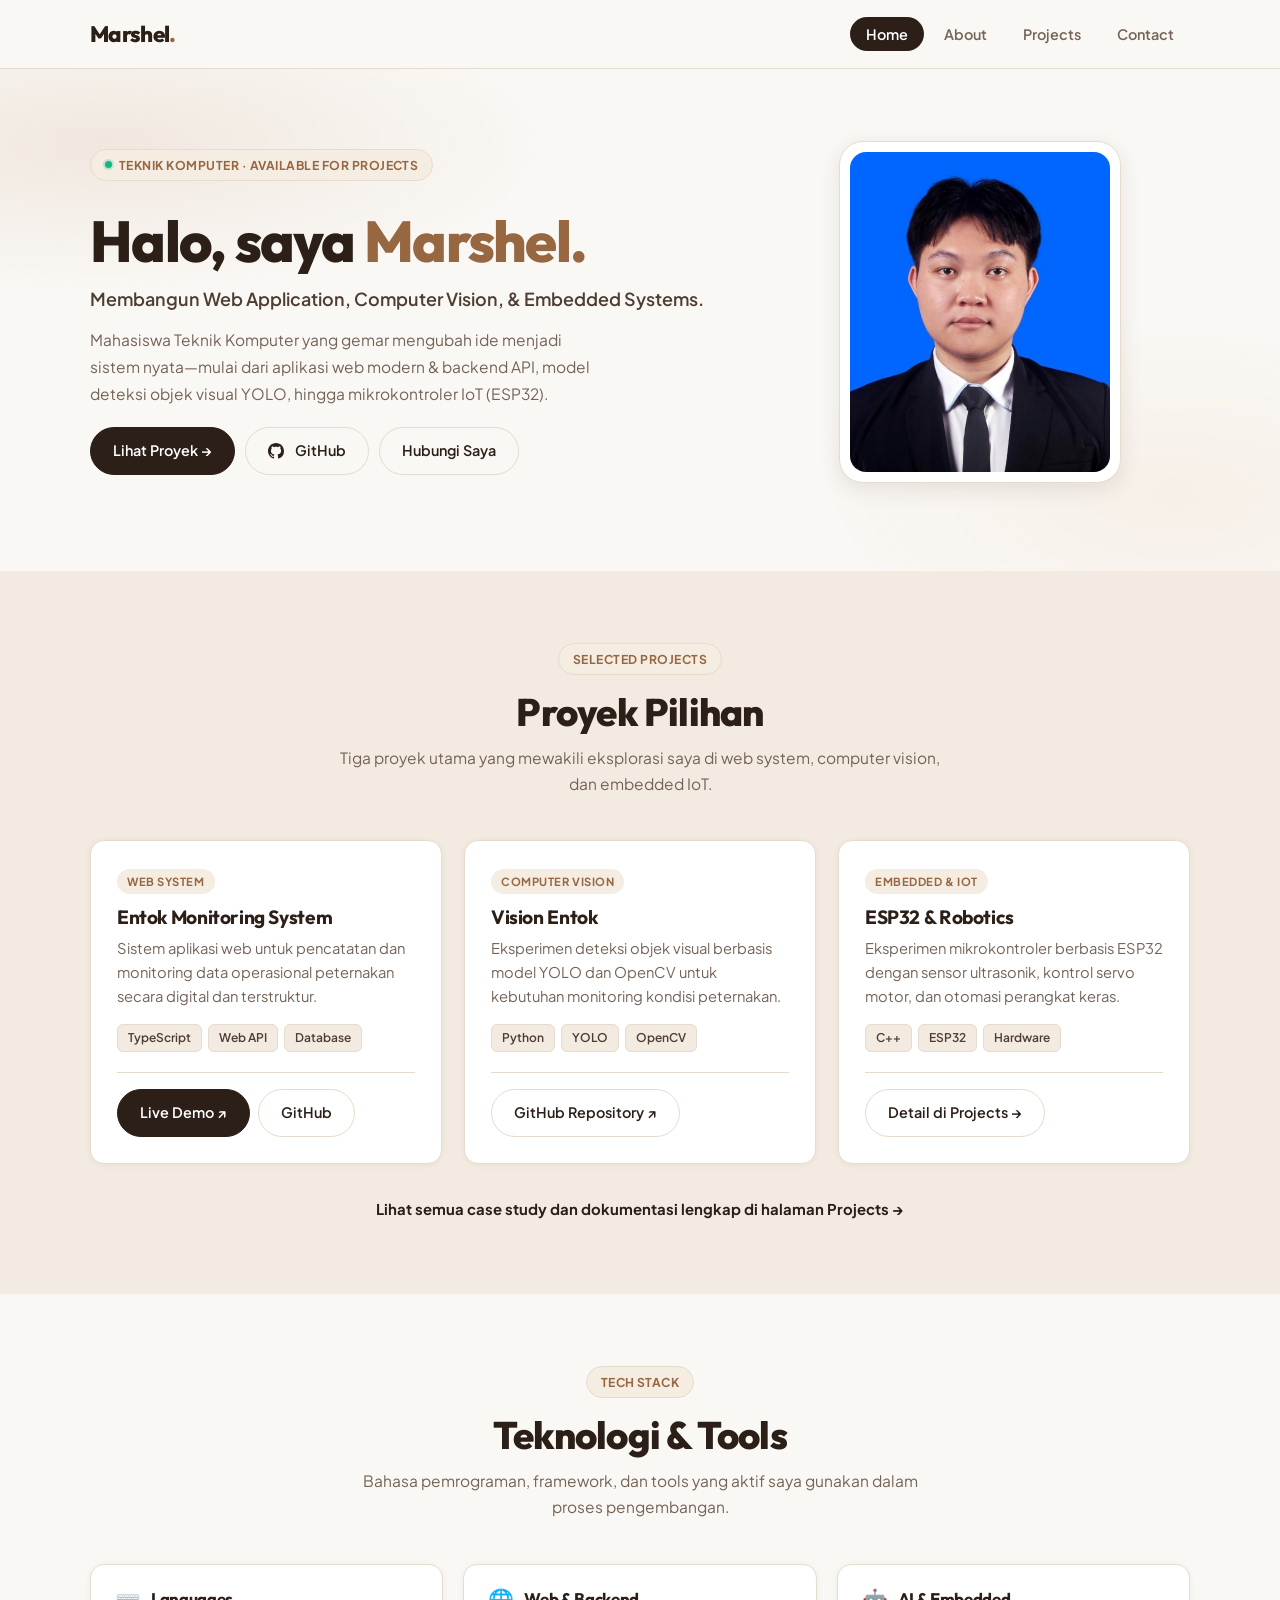
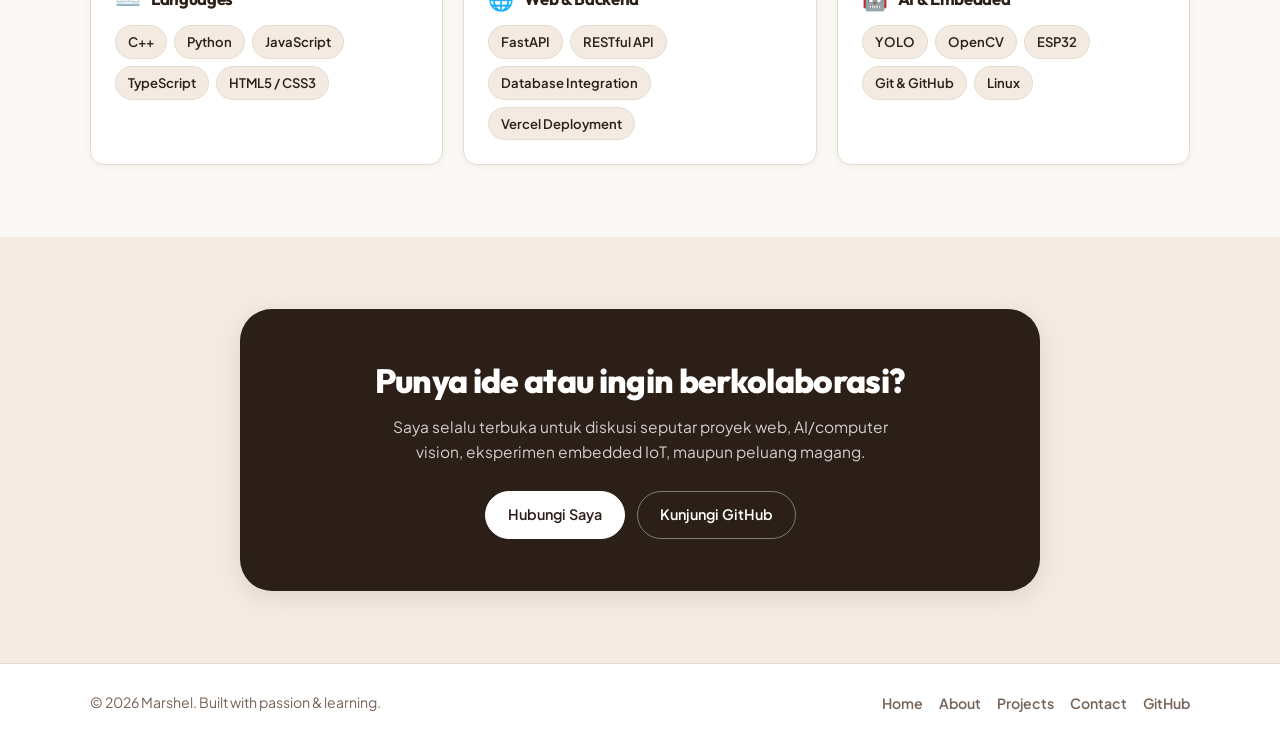
==== commit 54f14006: "Improve project case studies and portfolio accessibility" ====
--- a/index.html
+++ b/index.html
@@ -15,12 +15,12 @@
     <header class="site-header">
         <nav class="navbar container" aria-label="Navigasi utama">
             <a class="brand" href="index.html">Marshel<span class="brand-dot">.</span></a>
-            <button class="menu-toggle" aria-label="Buka menu navigasi" aria-expanded="false">
+            <button class="menu-toggle" type="button" aria-label="Buka menu navigasi" aria-expanded="false" aria-controls="primary-navigation">
                 <span class="hamburger-bar"></span>
                 <span class="hamburger-bar"></span>
                 <span class="hamburger-bar"></span>
             </button>
-            <ul class="nav-links">
+            <ul class="nav-links" id="primary-navigation">
                 <li><a class="active" href="index.html" aria-current="page">Home</a></li>
                 <li><a href="about.html">About</a></li>
                 <li><a href="project.html">Projects</a></li>
--- a/css/style.css
+++ b/css/style.css
@@ -1,48 +1,50 @@
 /* ==========================================================================
-   Marshel Portfolio - Master Stylesheet
-   Modern, Clean, & Responsive Editorial Tech Aesthetic
+   Marshel Portfolio — Master Stylesheet
+   Clean · Modern · Responsive
    ========================================================================== */
 
+/* ------------------------------------------------------------------
+   1. CSS Variables
+   ------------------------------------------------------------------ */
 :root {
-    --bg-body: #faf8f5;
-    --bg-surface: #ffffff;
-    --bg-subtle: #f3ebe1;
-    --border: #e6dcce;
-    --border-hover: #c49d79;
-    --espresso: #2b1f18;
+    --bg-body:        #faf8f5;
+    --bg-surface:     #ffffff;
+    --bg-subtle:      #f3ebe1;
+    --border:         #e6dcce;
+    --espresso:       #2b1f18;
     --espresso-light: #4e3d32;
-    --text-muted: #756357;
-    --latte: #c49d79;
-    --latte-light: #f5ece2;
-    --latte-dark: #966741;
-    --green: #10b981;
-    --shadow-sm: 0 2px 10px rgba(43, 31, 24, 0.04);
-    --shadow-md: 0 8px 24px rgba(43, 31, 24, 0.08);
-    --shadow-lg: 0 16px 40px rgba(43, 31, 24, 0.12);
-    --radius-sm: 8px;
-    --radius-md: 14px;
-    --radius-lg: 24px;
+    --text-muted:     #756357;
+    --latte:          #c49d79;
+    --latte-light:    #f5ece2;
+    --latte-dark:     #966741;
+    --green:          #10b981;
+    --shadow-sm:  0 1px 6px rgba(43, 31, 24, 0.06);
+    --shadow-md:  0 6px 22px rgba(43, 31, 24, 0.1);
+    --shadow-lg:  0 14px 40px rgba(43, 31, 24, 0.14);
+    --radius-sm:  8px;
+    --radius-md:  14px;
+    --radius-lg:  24px;
+    --radius-xl:  32px;
     --radius-full: 9999px;
-    --font-sans: 'Plus Jakarta Sans', -apple-system, BlinkMacSystemFont, 'Segoe UI', Roboto, sans-serif;
+    --font-sans:    'Plus Jakarta Sans', -apple-system, BlinkMacSystemFont, 'Segoe UI', Roboto, sans-serif;
     --font-heading: 'Outfit', 'Plus Jakarta Sans', sans-serif;
-}
-
-/* ==========================================================================
-   Base & Reset
-   ========================================================================== */
+    --transition: 0.22s ease;
+}
+
+/* ------------------------------------------------------------------
+   2. Base Reset
+   ------------------------------------------------------------------ */
 *, *::before, *::after {
     box-sizing: border-box;
     margin: 0;
     padding: 0;
 }
 
-html {
-    scroll-behavior: smooth;
-}
+html { scroll-behavior: smooth; }
 
 body {
     min-height: 100vh;
-    background-color: var(--bg-body);
+    background: var(--bg-body);
     color: var(--espresso);
     font-family: var(--font-sans);
     font-size: 1rem;
@@ -55,14 +57,14 @@
 h1, h2, h3, h4, h5, h6 {
     font-family: var(--font-heading);
     color: var(--espresso);
-    letter-spacing: -0.025em;
-    line-height: 1.25;
+    letter-spacing: -0.02em;
+    line-height: 1.2;
 }
 
 a {
     color: inherit;
     text-decoration: none;
-    transition: all 0.2s ease;
+    transition: color var(--transition);
 }
 
 img {
@@ -71,430 +73,403 @@
     display: block;
 }
 
+ul { list-style: none; }
+
+main { flex: 1; }
+
 .container {
-    width: min(1120px, calc(100% - 48px));
+    width: min(1100px, 100% - 48px);
     margin-inline: auto;
 }
 
-/* ==========================================================================
-   Header & Navigation
-   ========================================================================== */
+/* ------------------------------------------------------------------
+   3. Navbar / Header
+   ------------------------------------------------------------------ */
 .site-header {
     position: sticky;
     top: 0;
     z-index: 100;
-    background: rgba(250, 248, 245, 0.94);
+    background: rgba(250, 248, 245, 0.93);
     border-bottom: 1px solid var(--border);
-    backdrop-filter: blur(16px);
-    -webkit-backdrop-filter: blur(16px);
-    transition: background 0.3s ease, border-color 0.3s ease;
+    backdrop-filter: blur(18px);
+    -webkit-backdrop-filter: blur(18px);
 }
 
 .navbar {
-    min-height: 72px;
     display: flex;
     align-items: center;
     justify-content: space-between;
-    gap: 20px;
-}
-
+    gap: 16px;
+    min-height: 68px;
+}
+
+/* Brand */
 .brand {
-    display: flex;
-    align-items: center;
-    gap: 2px;
-    color: var(--espresso);
     font-family: var(--font-heading);
-    font-size: 1.45rem;
+    font-size: 1.4rem;
     font-weight: 800;
     letter-spacing: -0.03em;
-}
-
-.brand-dot {
-    color: var(--latte-dark);
-}
-
+    color: var(--espresso);
+    flex-shrink: 0;
+}
+.brand-dot { color: var(--latte-dark); }
+
+/* Desktop nav links */
 .nav-links {
     display: flex;
     align-items: center;
-    gap: 6px;
-    list-style: none;
+    gap: 4px;
 }
 
 .nav-links a {
-    display: block;
-    padding: 8px 18px;
+    padding: 8px 16px;
     border-radius: var(--radius-full);
+    font-size: 0.9rem;
+    font-weight: 600;
     color: var(--text-muted);
-    font-size: 0.92rem;
-    font-weight: 600;
-    transition: all 0.2s ease;
-}
-
-.nav-links a:hover,
-.nav-links a:focus-visible {
-    background: var(--latte-light);
-    color: var(--espresso);
-}
-
-.nav-links a.active {
-    background: var(--espresso);
-    color: #ffffff;
-}
-
-/* Mobile Hamburger Button */
+    transition: background var(--transition), color var(--transition);
+}
+.nav-links a:hover { background: var(--latte-light); color: var(--espresso); }
+.nav-links a.active { background: var(--espresso); color: #fff; }
+
+/* Hamburger button */
 .menu-toggle {
     display: none;
-    width: 42px;
-    height: 42px;
-    padding: 0;
-    background: var(--bg-surface);
-    border: 1px solid var(--border);
-    border-radius: var(--radius-sm);
-    cursor: pointer;
+    width: 44px;
+    height: 44px;
     align-items: center;
     justify-content: center;
     flex-direction: column;
     gap: 5px;
-    transition: all 0.2s ease;
-    box-shadow: var(--shadow-sm);
-}
-
-.menu-toggle:hover {
-    background: var(--latte-light);
-    border-color: var(--latte);
-}
+    background: var(--bg-surface);
+    border: 1px solid var(--border);
+    border-radius: var(--radius-sm);
+    cursor: pointer;
+    flex-shrink: 0;
+    transition: background var(--transition), border-color var(--transition);
+}
+.menu-toggle:hover { background: var(--latte-light); border-color: var(--latte); }
 
 .hamburger-bar {
     display: block;
-    width: 20px;
+    width: 18px;
     height: 2px;
     background: var(--espresso);
     border-radius: 2px;
-    transition: transform 0.3s cubic-bezier(0.16, 1, 0.3, 1), opacity 0.2s ease;
-}
-
-.menu-toggle.active .hamburger-bar:nth-child(1) {
-    transform: translateY(7px) rotate(45deg);
-}
-
-.menu-toggle.active .hamburger-bar:nth-child(2) {
-    opacity: 0;
-    transform: scaleX(0);
-}
-
-.menu-toggle.active .hamburger-bar:nth-child(3) {
-    transform: translateY(-7px) rotate(-45deg);
-}
-
-/* ==========================================================================
-   Buttons, Badges & Tags
-   ========================================================================== */
+    transition: transform 0.28s cubic-bezier(0.16,1,0.3,1), opacity 0.2s ease;
+}
+.menu-toggle.active .hamburger-bar:nth-child(1) { transform: translateY(7px) rotate(45deg); }
+.menu-toggle.active .hamburger-bar:nth-child(2) { opacity: 0; transform: scaleX(0); }
+.menu-toggle.active .hamburger-bar:nth-child(3) { transform: translateY(-7px) rotate(-45deg); }
+
+/* ------------------------------------------------------------------
+   4. Buttons
+   ------------------------------------------------------------------ */
 .button {
     display: inline-flex;
     align-items: center;
     justify-content: center;
-    gap: 8px;
+    gap: 7px;
     padding: 11px 22px;
     background: var(--espresso);
-    color: #ffffff;
-    border: 1px solid var(--espresso);
+    color: #fff;
+    border: 1.5px solid var(--espresso);
     border-radius: var(--radius-full);
+    font-family: var(--font-sans);
     font-weight: 600;
-    font-size: 0.92rem;
+    font-size: 0.9rem;
     cursor: pointer;
-    transition: all 0.25s ease;
     white-space: nowrap;
-}
-
+    transition: transform var(--transition), box-shadow var(--transition), background var(--transition), border-color var(--transition), color var(--transition);
+}
 .button:hover {
     background: var(--latte-dark);
     border-color: var(--latte-dark);
-    color: #ffffff;
+    color: #fff;
     transform: translateY(-2px);
-    box-shadow: 0 6px 16px rgba(150, 103, 65, 0.25);
+    box-shadow: 0 6px 18px rgba(150,103,65,0.28);
 }
 
 .button-outline {
     background: transparent;
     color: var(--espresso);
-    border: 1.5px solid var(--border);
-}
-
+    border-color: var(--border);
+}
 .button-outline:hover {
     background: var(--bg-subtle);
     border-color: var(--latte-dark);
     color: var(--latte-dark);
+    transform: translateY(-2px);
     box-shadow: none;
 }
 
+.button-sm {
+    padding: 8px 16px;
+    font-size: 0.84rem;
+}
+
+/* ------------------------------------------------------------------
+   5. Badges & Tags
+   ------------------------------------------------------------------ */
 .badge {
     display: inline-flex;
     align-items: center;
-    gap: 8px;
-    padding: 6px 14px;
+    gap: 7px;
+    padding: 5px 14px;
     background: var(--latte-light);
     color: var(--latte-dark);
     border: 1px solid var(--border);
     border-radius: var(--radius-full);
-    font-size: 0.78rem;
+    font-size: 0.76rem;
     font-weight: 700;
     letter-spacing: 0.04em;
     text-transform: uppercase;
-    margin-bottom: 12px;
-}
-
+    margin-bottom: 14px;
+}
 .badge-dot {
-    width: 8px;
-    height: 8px;
+    width: 7px;
+    height: 7px;
+    border-radius: 50%;
     background: var(--green);
-    border-radius: 50%;
-    display: inline-block;
-    box-shadow: 0 0 0 2px rgba(16, 185, 129, 0.2);
-}
-
-.tag {
-    display: inline-block;
-    padding: 4px 10px;
-    background: var(--bg-subtle);
-    color: var(--espresso-light);
-    border: 1px solid var(--border);
-    border-radius: 6px;
-    font-size: 0.78rem;
-    font-weight: 600;
+    box-shadow: 0 0 0 2px rgba(16,185,129,0.22);
+    flex-shrink: 0;
 }
 
 .eyebrow {
+    display: block;
     color: var(--latte-dark);
-    font-size: 0.75rem;
+    font-size: 0.73rem;
     font-weight: 800;
     letter-spacing: 0.08em;
     text-transform: uppercase;
     margin-bottom: 6px;
 }
 
-/* ==========================================================================
-   Sections & Layout
-   ========================================================================== */
-.section {
-    padding-block: 72px;
-}
-
-.section-alt {
-    background-color: var(--bg-subtle);
-}
+.tag {
+    display: inline-block;
+    padding: 3px 10px;
+    background: var(--bg-subtle);
+    color: var(--espresso-light);
+    border: 1px solid var(--border);
+    border-radius: 6px;
+    font-size: 0.75rem;
+    font-weight: 600;
+}
+
+.status-pill {
+    display: inline-block;
+    padding: 3px 10px;
+    background: var(--latte-light);
+    color: var(--latte-dark);
+    border-radius: var(--radius-full);
+    font-size: 0.72rem;
+    font-weight: 700;
+    letter-spacing: 0.04em;
+    text-transform: uppercase;
+}
+.status-warning {
+    background: #fff2df;
+    color: #9a5a18;
+    border: 1px solid #f0d3ab;
+}
+.status-muted {
+    background: #f1efec;
+    color: var(--text-muted);
+    border: 1px solid var(--border);
+}
+
+/* ------------------------------------------------------------------
+   6. Section Layout
+   ------------------------------------------------------------------ */
+.section { padding-block: 72px; }
+.section-alt { background: var(--bg-subtle); }
 
 .section-header {
     text-align: center;
-    max-width: 620px;
+    max-width: 600px;
     margin-inline: auto;
-    margin-bottom: 40px;
-}
-
+    margin-bottom: 44px;
+}
 .section-title {
-    font-size: clamp(1.85rem, 4vw, 2.5rem);
+    font-size: clamp(1.75rem, 3.8vw, 2.4rem);
     font-weight: 800;
     margin-bottom: 10px;
-    color: var(--espresso);
-}
-
+}
 .section-desc {
     color: var(--text-muted);
-    font-size: 1rem;
-    line-height: 1.6;
-}
-
-/* ==========================================================================
-   Hero Section
-   ========================================================================== */
+    font-size: 0.97rem;
+    line-height: 1.65;
+}
+
+/* ------------------------------------------------------------------
+   7. Hero Section (index.html)
+   ------------------------------------------------------------------ */
 .hero {
-    padding-block: 70px 85px;
+    padding-block: 72px 88px;
     background:
-        radial-gradient(circle at 10% 20%, rgba(196, 157, 121, 0.2), transparent 45%),
-        radial-gradient(circle at 90% 80%, rgba(245, 236, 226, 0.8), transparent 50%);
+        radial-gradient(ellipse 60% 50% at 8% 15%, rgba(196,157,121,0.18) 0%, transparent 60%),
+        radial-gradient(ellipse 50% 60% at 92% 85%, rgba(245,236,226,0.7) 0%, transparent 60%),
+        var(--bg-body);
 }
 
 .hero-grid {
     display: grid;
-    grid-template-columns: 1.25fr 0.75fr;
-    align-items: center;
-    gap: 48px;
+    grid-template-columns: 1.2fr 0.8fr;
+    align-items: center;
+    gap: 52px;
 }
 
 .hero-content {
     display: flex;
     flex-direction: column;
-    gap: 16px;
+    gap: 14px;
 }
 
 .hero-title {
-    font-size: clamp(2.4rem, 5.5vw, 3.8rem);
+    font-size: clamp(2.2rem, 5vw, 3.6rem);
     font-weight: 800;
-    line-height: 1.12;
-    letter-spacing: -0.035em;
-    color: var(--espresso);
-}
-
-.hero-title span {
-    color: var(--latte-dark);
-}
+    line-height: 1.1;
+    letter-spacing: -0.03em;
+    color: var(--espresso);
+}
+.hero-title span { color: var(--latte-dark); }
 
 .hero-subtitle {
-    font-size: 1.18rem;
+    font-size: 1.12rem;
     font-weight: 600;
     color: var(--espresso-light);
-    line-height: 1.45;
+    line-height: 1.5;
 }
 
 .hero-description {
     color: var(--text-muted);
-    font-size: 1rem;
-    line-height: 1.7;
-    max-width: 520px;
+    font-size: 0.97rem;
+    line-height: 1.72;
+    max-width: 500px;
 }
 
 .hero-actions {
     display: flex;
     flex-wrap: wrap;
-    gap: 12px;
-    margin-top: 8px;
-}
-
-.hero-image-wrapper {
-    display: flex;
-    justify-content: center;
-    align-items: center;
-}
+    gap: 10px;
+    margin-top: 6px;
+}
+
+/* Profile card (hero) */
+.hero-image-wrapper { display: flex; justify-content: center; }
 
 .profile-card {
-    position: relative;
-    padding: 12px;
     background: var(--bg-surface);
     border: 1px solid var(--border);
     border-radius: var(--radius-lg);
+    padding: 10px;
     box-shadow: var(--shadow-md);
     transition: transform 0.3s ease, box-shadow 0.3s ease;
 }
-
 .profile-card:hover {
-    transform: translateY(-4px);
+    transform: translateY(-5px);
     box-shadow: var(--shadow-lg);
 }
 
 .profile-img {
-    width: 250px;
-    height: 310px;
+    width: 260px;
+    height: 320px;
     object-fit: cover;
+    object-position: top center;
     border-radius: 16px;
     display: block;
 }
 
-/* ==========================================================================
-   Featured Projects Grid (Homepage)
-   ========================================================================== */
+/* ------------------------------------------------------------------
+   8. Featured Projects (index.html)
+   ------------------------------------------------------------------ */
 .simple-project-grid {
     display: grid;
-    grid-template-columns: repeat(auto-fit, minmax(310px, 1fr));
-    gap: 24px;
+    grid-template-columns: repeat(3, 1fr);
+    gap: 22px;
 }
 
 .simple-project-card {
     background: var(--bg-surface);
     border: 1px solid var(--border);
     border-radius: var(--radius-md);
-    padding: 28px;
+    padding: 26px;
     display: flex;
     flex-direction: column;
     justify-content: space-between;
-    transition: all 0.25s ease;
+    gap: 20px;
     box-shadow: var(--shadow-sm);
-}
-
+    transition: transform var(--transition), box-shadow var(--transition), border-color var(--transition);
+}
 .simple-project-card:hover {
     transform: translateY(-5px);
     border-color: var(--latte);
     box-shadow: var(--shadow-md);
 }
 
-.simple-project-header {
-    display: flex;
-    align-items: center;
-    justify-content: space-between;
-    margin-bottom: 12px;
-}
-
 .project-category-badge {
-    font-size: 0.72rem;
+    display: inline-block;
+    font-size: 0.7rem;
     font-weight: 700;
     text-transform: uppercase;
     letter-spacing: 0.05em;
     color: var(--latte-dark);
     background: var(--latte-light);
-    padding: 4px 10px;
+    padding: 3px 10px;
     border-radius: var(--radius-full);
+    margin-bottom: 12px;
 }
 
 .simple-project-card h3 {
-    font-size: 1.3rem;
-    font-weight: 700;
-    color: var(--espresso);
-    margin-bottom: 10px;
-}
-
-.simple-project-card p {
+    font-size: 1.2rem;
+    font-weight: 700;
+    margin-bottom: 8px;
+}
+
+.simple-project-card > div > p {
     color: var(--text-muted);
-    font-size: 0.94rem;
-    line-height: 1.6;
-    margin-bottom: 18px;
-    flex-grow: 1;
+    font-size: 0.92rem;
+    line-height: 1.62;
+    margin-bottom: 16px;
 }
 
 .simple-project-tags {
     display: flex;
     flex-wrap: wrap;
     gap: 6px;
-    margin-bottom: 18px;
 }
 
 .simple-project-actions {
     display: flex;
-    align-items: center;
-    gap: 10px;
     flex-wrap: wrap;
+    align-items: center;
+    gap: 8px;
     padding-top: 16px;
     border-top: 1px solid var(--border);
 }
 
-.simple-project-actions .button {
-    padding: 8px 16px;
-    font-size: 0.85rem;
-}
-
+/* "See all" footer link */
 .section-footer-link {
     text-align: center;
-    margin-top: 36px;
-}
-
+    margin-top: 32px;
+}
 .section-footer-link a {
     display: inline-flex;
     align-items: center;
-    gap: 6px;
-    color: var(--espresso);
-    font-weight: 700;
-    font-size: 0.95rem;
-    transition: color 0.2s ease, transform 0.2s ease;
-}
-
-.section-footer-link a:hover {
-    color: var(--latte-dark);
-    transform: translateX(4px);
-}
-
-/* ==========================================================================
-   Tech Stack Grid
-   ========================================================================== */
+    gap: 5px;
+    font-weight: 700;
+    font-size: 0.93rem;
+    color: var(--espresso);
+    transition: color var(--transition), transform var(--transition);
+}
+.section-footer-link a:hover { color: var(--latte-dark); }
+
+/* ------------------------------------------------------------------
+   9. Tech Stack Cards (index.html)
+   ------------------------------------------------------------------ */
 .simple-stack-grid {
     display: grid;
-    grid-template-columns: repeat(auto-fit, minmax(280px, 1fr));
+    grid-template-columns: repeat(3, 1fr);
     gap: 20px;
 }
 
@@ -504,9 +479,8 @@
     border-radius: var(--radius-md);
     padding: 24px;
     box-shadow: var(--shadow-sm);
-    transition: transform 0.25s ease, box-shadow 0.25s ease;
-}
-
+    transition: transform var(--transition), box-shadow var(--transition);
+}
 .simple-stack-card:hover {
     transform: translateY(-4px);
     box-shadow: var(--shadow-md);
@@ -518,190 +492,170 @@
     gap: 10px;
     margin-bottom: 16px;
 }
-
-.simple-stack-icon {
-    font-size: 1.35rem;
-}
-
-.simple-stack-card h3 {
-    font-size: 1.15rem;
-    font-weight: 700;
-    color: var(--espresso);
-}
-
-.skill-pills {
-    display: flex;
-    flex-wrap: wrap;
-    gap: 8px;
-}
-
+.simple-stack-icon { font-size: 1.3rem; line-height: 1; }
+.simple-stack-card h3 { font-size: 1.05rem; font-weight: 700; }
+
+.skill-pills { display: flex; flex-wrap: wrap; gap: 7px; }
 .skill-pill {
     background: var(--bg-subtle);
     color: var(--espresso);
-    padding: 6px 13px;
+    padding: 5px 12px;
     border-radius: var(--radius-full);
-    font-size: 0.84rem;
+    font-size: 0.82rem;
     font-weight: 600;
     border: 1px solid var(--border);
-    transition: all 0.2s ease;
-}
-
-.skill-pill:hover {
-    background: var(--latte-light);
-    border-color: var(--latte);
-}
-
-/* ==========================================================================
-   Call To Action (CTA Card)
-   ========================================================================== */
-.simple-cta-card {
+    transition: background var(--transition), border-color var(--transition);
+}
+.skill-pill:hover { background: var(--latte-light); border-color: var(--latte); }
+
+/* ------------------------------------------------------------------
+   10. CTA Card (index.html & about.html)
+   ------------------------------------------------------------------ */
+.simple-cta-card,
+.cta-card {
     background: var(--espresso);
-    color: #ffffff;
-    border-radius: var(--radius-lg);
-    padding: 48px 32px;
+    color: #fff;
+    border-radius: var(--radius-xl);
+    padding: 52px 40px;
     text-align: center;
+    max-width: 800px;
+    margin-inline: auto;
     box-shadow: var(--shadow-md);
-    max-width: 780px;
-    margin-inline: auto;
-}
-
-.simple-cta-card h2 {
-    font-size: clamp(1.6rem, 3.5vw, 2.2rem);
+}
+
+.simple-cta-card h2,
+.cta-card h2 {
+    font-size: clamp(1.5rem, 3.2vw, 2.1rem);
     font-weight: 800;
-    color: #ffffff;
+    color: #fff;
     margin-bottom: 12px;
 }
 
-.simple-cta-card p {
-    color: rgba(255, 255, 255, 0.8);
-    font-size: 0.98rem;
-    max-width: 520px;
-    margin: 0 auto 24px;
+.simple-cta-card p,
+.cta-card p {
+    color: rgba(255,255,255,0.78);
+    font-size: 0.97rem;
+    max-width: 500px;
+    margin: 0 auto 26px;
     line-height: 1.65;
 }
 
-.simple-cta-actions {
+.cta-card .eyebrow { color: var(--latte); }
+
+.simple-cta-actions,
+.cta-actions {
     display: flex;
     justify-content: center;
     gap: 12px;
     flex-wrap: wrap;
 }
 
-.simple-cta-actions .button {
-    background: #ffffff;
-    color: var(--espresso);
-    border-color: #ffffff;
-}
-
-.simple-cta-actions .button:hover {
-    background: var(--latte);
-    border-color: var(--latte);
-    color: #ffffff;
-}
-
-.simple-cta-actions .button-outline {
+/* Buttons inside dark CTA */
+.simple-cta-card .button,
+.cta-card .button {
+    background: #fff;
+    color: var(--espresso);
+    border-color: #fff;
+}
+.simple-cta-card .button:hover,
+.cta-card .button:hover { background: var(--latte-light); border-color: var(--latte-light); }
+
+.simple-cta-card .button-outline,
+.cta-card .button-outline {
     background: transparent;
-    color: #ffffff;
-    border-color: rgba(255, 255, 255, 0.4);
-}
-
-.simple-cta-actions .button-outline:hover {
-    background: rgba(255, 255, 255, 0.12);
-    border-color: #ffffff;
-    color: #ffffff;
-}
-
-/* ==========================================================================
-   About Page Styles
-   ========================================================================== */
-.page-hero {
-    padding-block: 56px 40px;
-}
-
-.page-hero .section-header {
-    margin-bottom: 0;
-}
-
-.about-hero {
+    color: #fff;
+    border-color: rgba(255,255,255,0.4);
+}
+.simple-cta-card .button-outline:hover,
+.cta-card .button-outline:hover {
+    background: rgba(255,255,255,0.1);
+    border-color: rgba(255,255,255,0.7);
+    color: #fff;
+}
+
+/* ------------------------------------------------------------------
+   11. About Page
+   ------------------------------------------------------------------ */
+.page-hero { padding-block: 56px 36px; }
+
+/* Two-column layout: sidebar + main content */
+.about-layout {
     display: grid;
-    grid-template-columns: 290px 1fr;
-    gap: 40px;
+    grid-template-columns: 280px 1fr;
     align-items: start;
-}
-
-.about-profile-card {
+    gap: 36px;
+}
+
+/* Sidebar */
+.about-sidebar { display: flex; flex-direction: column; gap: 20px; }
+
+.about-profile-wrap {
+    background: var(--bg-surface);
+    border: 1px solid var(--border);
+    border-radius: var(--radius-md);
     padding: 10px;
-}
-
-.about-profile-img {
+    box-shadow: var(--shadow-sm);
+}
+.about-profile-wrap img {
     width: 100%;
-    height: 300px;
+    aspect-ratio: 3/4;
     object-fit: cover;
-    border-radius: 14px;
-}
-
-.quick-info-card {
-    margin-top: 20px;
+    object-position: top center;
+    border-radius: 10px;
+    display: block;
+}
+
+.info-card {
     background: var(--bg-surface);
     border: 1px solid var(--border);
     border-radius: var(--radius-md);
     padding: 22px;
     box-shadow: var(--shadow-sm);
 }
-
-.quick-info-list {
-    display: grid;
-    gap: 12px;
-    margin-top: 10px;
-    font-size: 0.92rem;
-}
-
-.quick-info-list dt {
-    color: var(--text-muted);
-    font-size: 0.78rem;
+.info-card .eyebrow { margin-bottom: 14px; }
+
+.info-rows { display: flex; flex-direction: column; gap: 14px; }
+.info-row dt {
+    font-size: 0.73rem;
     font-weight: 700;
     text-transform: uppercase;
     letter-spacing: 0.04em;
-}
-
-.quick-info-list dd {
+    color: var(--text-muted);
+}
+.info-row dd {
+    font-size: 0.93rem;
     font-weight: 600;
     color: var(--espresso);
     margin-top: 2px;
 }
-
-.about-story {
-    display: flex;
-    flex-direction: column;
-    gap: 28px;
-}
-
-.about-bio-card {
+.info-row dd a { color: var(--latte-dark); }
+.info-row dd a:hover { text-decoration: underline; }
+
+/* Main content stack */
+.about-main { display: flex; flex-direction: column; gap: 24px; }
+
+.about-card {
     background: var(--bg-surface);
-    padding: 32px;
+    border: 1px solid var(--border);
     border-radius: var(--radius-md);
-    border: 1px solid var(--border);
+    padding: 30px;
     box-shadow: var(--shadow-sm);
 }
-
-.about-bio-card h2 {
-    font-size: 1.65rem;
+.about-card h2 {
+    font-size: 1.5rem;
     font-weight: 700;
     margin-bottom: 14px;
 }
-
-.about-bio-card p {
+.about-card p {
     color: var(--text-muted);
-    font-size: 0.98rem;
+    font-size: 0.96rem;
     line-height: 1.75;
-    margin-bottom: 16px;
-}
-
-.about-bio-card p:last-of-type {
-    margin-bottom: 0;
-}
-
-.info-list {
+    margin-bottom: 14px;
+}
+.about-card p:last-of-type { margin-bottom: 0; }
+
+/* Quick info grid inside bio card */
+.bio-quick {
     display: grid;
     grid-template-columns: repeat(2, 1fr);
     gap: 14px;
@@ -709,562 +663,587 @@
     padding-top: 20px;
     border-top: 1px solid var(--border);
 }
-
-.info-item-label {
-    font-size: 0.78rem;
-    font-weight: 700;
-    color: var(--text-muted);
+.bio-quick-item dt {
+    font-size: 0.72rem;
+    font-weight: 700;
     text-transform: uppercase;
     letter-spacing: 0.04em;
-}
-
-.info-item-value {
-    font-size: 0.95rem;
+    color: var(--text-muted);
+}
+.bio-quick-item dd {
+    font-size: 0.92rem;
     font-weight: 700;
     color: var(--espresso);
     margin-top: 2px;
 }
 
+/* Focus / direction grid */
 .focus-grid {
     display: grid;
     grid-template-columns: repeat(2, 1fr);
-    gap: 16px;
+    gap: 14px;
     margin-top: 16px;
 }
-
-.focus-grid > div {
+.focus-item {
     background: var(--bg-subtle);
-    padding: 20px;
+    border: 1px solid var(--border);
     border-radius: var(--radius-sm);
-    border: 1px solid var(--border);
-}
-
-.focus-grid h3 {
-    font-size: 1.1rem;
-    margin-block: 6px;
-}
-
-.focus-grid p {
-    font-size: 0.88rem;
-    color: var(--text-muted);
-    line-height: 1.5;
-    margin-bottom: 0;
-}
-
+    padding: 18px;
+}
+.focus-item .focus-emoji { font-size: 1.35rem; margin-bottom: 8px; display: block; }
+.focus-item h3 { font-size: 1rem; font-weight: 700; margin-bottom: 4px; }
+.focus-item p { font-size: 0.86rem; color: var(--text-muted); line-height: 1.5; margin-bottom: 0; }
+
+/* Timeline */
 .timeline {
     position: relative;
-    padding-left: 24px;
+    padding-left: 22px;
     border-left: 2px solid var(--border);
-    margin-top: 18px;
     display: flex;
     flex-direction: column;
-    gap: 22px;
-}
-
-.timeline-item {
-    position: relative;
-}
-
+    gap: 24px;
+    margin-top: 16px;
+}
+.timeline-item { position: relative; }
 .timeline-dot {
     position: absolute;
-    left: -31px;
-    top: 5px;
-    width: 12px;
-    height: 12px;
+    left: -30px;
+    top: 6px;
+    width: 11px;
+    height: 11px;
     border-radius: 50%;
     background: var(--latte-dark);
     border: 2px solid var(--bg-surface);
-}
-
+    box-shadow: 0 0 0 2px var(--latte);
+}
 .timeline-date {
-    font-size: 0.8rem;
+    font-size: 0.78rem;
     font-weight: 700;
     color: var(--latte-dark);
-}
-
-.timeline-title {
-    font-size: 1.15rem;
-    font-weight: 700;
-    margin-block: 4px;
-}
-
-.timeline-desc {
+    margin-bottom: 3px;
+}
+.timeline-title { font-size: 1.07rem; font-weight: 700; margin-bottom: 5px; }
+.timeline-desc { font-size: 0.9rem; color: var(--text-muted); line-height: 1.55; }
+
+/* ------------------------------------------------------------------
+   12. Projects Page
+   ------------------------------------------------------------------ */
+/* Section heading row (badge + desc side by side) */
+.section-heading-row {
+    display: flex;
+    align-items: flex-end;
+    justify-content: space-between;
+    gap: 20px;
+    margin-bottom: 28px;
+}
+.section-heading-row .section-desc {
+    max-width: 380px;
+    text-align: right;
+}
+
+/* Case studies list */
+.project-section-header {
+    max-width: 680px;
+    margin: 0 0 34px;
+    text-align: left;
+}
+.project-section-header .section-desc { margin-inline: 0; }
+
+.case-study-list {
+    display: flex;
+    flex-direction: column;
+    gap: 30px;
+}
+
+.case-study {
+    display: grid;
+    grid-template-columns: minmax(300px, 0.85fr) minmax(0, 1.15fr);
+    gap: 0;
+    overflow: hidden;
+    background: var(--bg-surface);
+    border: 1px solid var(--border);
+    border-radius: var(--radius-lg);
+    box-shadow: var(--shadow-sm);
+    transition: transform var(--transition), box-shadow var(--transition);
+}
+.case-study:hover { transform: translateY(-4px); box-shadow: var(--shadow-md); }
+
+.case-study-visual-column {
+    position: relative;
+    display: flex;
+    flex-direction: column;
+    gap: 18px;
+    padding: 28px;
+    background: var(--bg-subtle);
+    border-right: 1px solid var(--border);
+}
+
+.case-study-number {
+    font-family: var(--font-heading);
+    font-size: 2.15rem;
+    font-weight: 800;
+    color: var(--latte);
+    line-height: 1;
+}
+
+.project-proof {
+    display: flex;
+    flex: 1;
+    flex-direction: column;
+    overflow: hidden;
+    min-height: 330px;
+    background: var(--bg-surface);
+    border: 1px solid var(--border);
+    border-radius: var(--radius-md);
+    box-shadow: var(--shadow-sm);
+}
+.proof-image-frame {
+    position: relative;
+    overflow: hidden;
+    aspect-ratio: 16 / 10;
+    background: #e8eee4;
+}
+.proof-image-frame img {
+    width: 100%;
+    height: 100%;
+    object-fit: cover;
+}
+.proof-status {
+    position: absolute;
+    right: 12px;
+    bottom: 12px;
+    padding: 6px 10px;
+    background: rgba(43, 31, 24, 0.9);
+    border-radius: var(--radius-full);
+    color: #fff;
+    font-size: 0.68rem;
+    font-weight: 700;
+    letter-spacing: 0.04em;
+    text-transform: uppercase;
+}
+.project-proof figcaption {
+    display: flex;
+    justify-content: space-between;
+    gap: 12px;
+    margin-top: auto;
+    padding: 14px 16px;
+    color: var(--text-muted);
+    font-size: 0.73rem;
+    line-height: 1.45;
+}
+.project-proof figcaption strong { color: var(--espresso); }
+.project-proof figcaption span { text-align: right; }
+
+.project-proof-logo,
+.project-proof-flow { min-height: 360px; }
+.vision-logo-wrap {
+    display: flex;
+    flex: 1;
+    flex-direction: column;
+    align-items: center;
+    justify-content: center;
+    gap: 22px;
+    padding: 28px;
+    background: linear-gradient(145deg, #0b3041, #0c5360);
+}
+.vision-logo-wrap img {
+    width: 132px;
+    height: 132px;
+    border-radius: 24px;
+    filter: drop-shadow(0 14px 24px rgba(0, 0, 0, 0.25));
+}
+.visual-tech-list {
+    display: flex;
+    flex-wrap: wrap;
+    justify-content: center;
+    gap: 7px;
+}
+.visual-tech-list span {
+    padding: 5px 9px;
+    background: rgba(255, 255, 255, 0.12);
+    border: 1px solid rgba(255, 255, 255, 0.2);
+    border-radius: var(--radius-full);
+    color: #fff;
+    font-size: 0.68rem;
+    font-weight: 600;
+}
+
+.translator-flow {
+    display: flex;
+    flex: 1;
+    flex-direction: column;
+    align-items: stretch;
+    justify-content: center;
+    gap: 7px;
+    padding: 26px;
+    background:
+        radial-gradient(circle at 90% 10%, rgba(196, 157, 121, 0.28), transparent 36%),
+        var(--espresso);
+}
+.translator-flow span {
+    padding: 9px 12px;
+    background: rgba(255, 255, 255, 0.09);
+    border: 1px solid rgba(255, 255, 255, 0.18);
+    border-radius: var(--radius-sm);
+    color: #fff;
+    font-size: 0.77rem;
+    font-weight: 700;
+    text-align: center;
+}
+.translator-flow b {
+    color: var(--latte);
+    font-size: 0.78rem;
+    line-height: 1;
+    text-align: center;
+}
+
+.case-study-content { padding: 34px; }
+.case-study-title-row {
+    display: flex;
+    align-items: flex-start;
+    justify-content: space-between;
+    gap: 18px;
+}
+.case-study-title-row .status-pill { flex-shrink: 0; }
+.case-study-title-row h3 {
+    font-size: 1.55rem;
+    font-weight: 700;
+    margin-block: 6px 10px;
+}
+.case-summary {
+    color: var(--text-muted);
+    font-size: 0.97rem;
+    line-height: 1.62;
+    margin-bottom: 16px;
+}
+.project-tags { display: flex; flex-wrap: wrap; gap: 6px; margin-bottom: 16px; }
+.project-actions { display: flex; align-items: center; gap: 10px; flex-wrap: wrap; margin-top: 20px; }
+.project-action-note { color: var(--text-muted); font-size: 0.78rem; font-weight: 600; }
+
+.case-study-details {
+    background: var(--bg-subtle);
+    border: 1px solid var(--border);
+    border-radius: var(--radius-sm);
+    padding: 18px;
+    display: grid;
+    grid-template-columns: repeat(2, 1fr);
+    gap: 16px 18px;
+    font-size: 0.91rem;
+}
+.case-study-details dt {
+    font-size: 0.74rem;
+    font-weight: 700;
+    text-transform: uppercase;
+    letter-spacing: 0.04em;
+    color: var(--latte-dark);
+    margin-bottom: 5px;
+}
+.case-study-details dd { color: var(--espresso-light); line-height: 1.55; }
+
+/* Exploration mini-cards grid */
+.projects-grid {
+    display: grid;
+    grid-template-columns: repeat(auto-fit, minmax(230px, 1fr));
+    gap: 20px;
+}
+
+.project-card {
+    background: var(--bg-surface);
+    border: 1px solid var(--border);
+    border-radius: var(--radius-md);
+    padding: 22px;
+    display: flex;
+    flex-direction: column;
+    box-shadow: var(--shadow-sm);
+    transition: transform var(--transition), box-shadow var(--transition);
+}
+.project-card:hover { transform: translateY(-4px); box-shadow: var(--shadow-md); }
+.project-card-static:hover { transform: none; box-shadow: var(--shadow-sm); }
+.project-banner { font-size: 1.85rem; margin-bottom: 12px; }
+.project-title { font-size: 1.1rem; font-weight: 700; margin-block: 4px 8px; }
+.project-desc { color: var(--text-muted); font-size: 0.88rem; line-height: 1.55; flex: 1; margin-bottom: 16px; }
+.project-footer {
+    display: flex;
+    align-items: center;
+    justify-content: space-between;
+    padding-top: 12px;
+    border-top: 1px solid var(--border);
+}
+.project-note { font-size: 0.78rem; color: var(--text-muted); }
+.project-link { font-size: 0.86rem; font-weight: 700; color: var(--espresso); }
+.project-link:hover { color: var(--latte-dark); }
+
+/* ------------------------------------------------------------------
+   13. Contact Page
+   ------------------------------------------------------------------ */
+.contact-grid {
+    display: grid;
+    grid-template-columns: 1fr 1.3fr;
+    gap: 30px;
+    align-items: start;
+}
+
+.contact-card {
+    background: var(--bg-surface);
+    border: 1px solid var(--border);
+    border-radius: var(--radius-md);
+    padding: 30px;
+    box-shadow: var(--shadow-sm);
+}
+
+.contact-card-title {
+    font-size: 1.4rem;
+    font-weight: 700;
+    color: var(--espresso);
+    margin-bottom: 6px;
+}
+.contact-card-subtitle {
     font-size: 0.92rem;
     color: var(--text-muted);
     line-height: 1.55;
-    margin-bottom: 0;
-}
-
-.cta-card {
-    background: var(--espresso);
-    color: #ffffff;
-    border-radius: var(--radius-lg);
-    padding: 44px 32px;
-    text-align: center;
-}
-
-.cta-card .eyebrow {
-    color: var(--latte);
-}
-
-.cta-card h2 {
-    color: #ffffff;
-    font-size: clamp(1.6rem, 3.5vw, 2.2rem);
-    margin-block: 10px 14px;
-}
-
-.cta-card p {
-    color: rgba(255, 255, 255, 0.8);
-    font-size: 0.98rem;
-    max-width: 520px;
-    margin: 0 auto 20px;
-}
-
-.cta-card .button {
-    background: #ffffff;
-    color: var(--espresso);
-    border-color: #ffffff;
-}
-
-.cta-card .button:hover {
-    background: var(--latte);
-    border-color: var(--latte);
-    color: #ffffff;
-}
-
-/* ==========================================================================
-   Projects Page Styles (Case Studies & Explorations)
-   ========================================================================== */
-.case-study-list {
-    display: flex;
-    flex-direction: column;
-    gap: 30px;
-}
-
-.case-study {
-    display: grid;
-    grid-template-columns: 50px 1fr 1.1fr;
-    gap: 28px;
-    padding: 32px;
-    background: var(--bg-surface);
-    border: 1px solid var(--border);
-    border-radius: var(--radius-md);
-    box-shadow: var(--shadow-sm);
-    transition: transform 0.25s ease, box-shadow 0.25s ease;
-}
-
-.case-study:hover {
-    transform: translateY(-4px);
-    box-shadow: var(--shadow-md);
-}
-
-.case-study-number {
-    color: var(--latte);
-    font-family: var(--font-heading);
-    font-size: 2rem;
-    font-weight: 800;
-    line-height: 1;
-}
-
-.case-study-main h3 {
-    font-size: 1.45rem;
-    font-weight: 700;
-    margin-block: 6px 10px;
-}
-
-.case-summary {
-    color: var(--text-muted);
-    font-size: 0.95rem;
-    line-height: 1.6;
-    margin-bottom: 16px;
-}
-
-.project-tags {
-    display: flex;
-    flex-wrap: wrap;
-    gap: 6px;
-    margin-bottom: 18px;
-}
-
-.project-actions {
-    display: flex;
-    gap: 10px;
-    flex-wrap: wrap;
-}
-
-.case-study-details {
-    display: grid;
-    grid-template-columns: repeat(2, 1fr);
-    gap: 16px;
-    padding: 20px;
+    margin-bottom: 24px;
+}
+
+.contact-info-list { display: flex; flex-direction: column; gap: 16px; }
+.contact-info-item { display: flex; align-items: flex-start; gap: 14px; }
+.contact-info-icon {
+    font-size: 1.15rem;
+    width: 40px;
+    height: 40px;
     background: var(--bg-subtle);
-    border-radius: var(--radius-sm);
-    border: 1px solid var(--border);
-    font-size: 0.9rem;
-}
-
-.case-study-details dt {
-    font-size: 0.75rem;
-    font-weight: 700;
-    color: var(--latte-dark);
+    border: 1px solid var(--border);
+    border-radius: 10px;
+    display: flex;
+    align-items: center;
+    justify-content: center;
+    flex-shrink: 0;
+}
+.contact-info-label {
+    font-size: 0.73rem;
+    font-weight: 700;
     text-transform: uppercase;
     letter-spacing: 0.04em;
-}
-
-.case-study-details dd {
-    color: var(--espresso);
-    margin-top: 3px;
-    font-size: 0.9rem;
-    line-height: 1.5;
-}
-
-.exploration-grid {
-    display: grid;
-    grid-template-columns: repeat(auto-fit, minmax(240px, 1fr));
-    gap: 20px;
-}
-
-.project-card {
-    background: var(--bg-surface);
-    border: 1px solid var(--border);
-    border-radius: var(--radius-md);
-    padding: 24px;
-    box-shadow: var(--shadow-sm);
-    display: flex;
-    flex-direction: column;
-    justify-content: space-between;
-    transition: transform 0.25s ease, box-shadow 0.25s ease;
-}
-
-.project-card:hover {
-    transform: translateY(-4px);
-    box-shadow: var(--shadow-md);
-}
-
-.project-banner {
-    font-size: 2rem;
-    margin-bottom: 14px;
-}
-
-.project-title {
-    font-size: 1.18rem;
-    font-weight: 700;
-    margin-block: 4px 8px;
-}
-
-.project-desc {
     color: var(--text-muted);
-    font-size: 0.9rem;
-    line-height: 1.55;
-    margin-bottom: 18px;
-}
-
-.project-footer {
-    display: flex;
-    align-items: center;
-    justify-content: space-between;
-    padding-top: 14px;
-    border-top: 1px solid var(--border);
-}
-
-.status-pill {
-    padding: 3px 10px;
-    background: var(--latte-light);
-    border-radius: var(--radius-full);
-    color: var(--latte-dark);
-    font-size: 0.72rem;
-    font-weight: 700;
-    text-transform: uppercase;
-}
-
-.project-note {
-    font-size: 0.8rem;
-    color: var(--text-muted);
-}
-
-.project-link {
-    font-size: 0.88rem;
-    font-weight: 700;
-    color: var(--espresso);
-}
-
-.project-link:hover {
-    color: var(--latte-dark);
-}
-
-/* ==========================================================================
-   Contact Page Styles
-   ========================================================================== */
-.contact-grid {
-    display: grid;
-    grid-template-columns: 1fr 1.2fr;
-    gap: 36px;
-    align-items: start;
-}
-
-.contact-card {
-    background: var(--bg-surface);
-    border: 1px solid var(--border);
-    border-radius: var(--radius-md);
-    padding: 32px;
-    box-shadow: var(--shadow-sm);
-}
-
-.contact-info-list {
-    list-style: none;
-    display: flex;
-    flex-direction: column;
-    gap: 18px;
-    margin-top: 24px;
-}
-
-.contact-info-item {
-    display: flex;
-    align-items: flex-start;
-    gap: 14px;
-}
-
-.contact-info-icon {
-    font-size: 1.35rem;
-    width: 38px;
-    height: 38px;
-    background: var(--bg-subtle);
-    border-radius: 10px;
-    display: flex;
-    align-items: center;
-    justify-content: center;
-    border: 1px solid var(--border);
-}
-
-.contact-info-title {
-    font-size: 0.78rem;
-    font-weight: 700;
-    color: var(--text-muted);
-    text-transform: uppercase;
-    letter-spacing: 0.04em;
-}
-
+}
 .contact-info-value {
-    font-size: 0.96rem;
+    font-size: 0.93rem;
     font-weight: 600;
     color: var(--espresso);
     margin-top: 2px;
 }
-
-.form-group {
-    margin-bottom: 18px;
-}
-
+.contact-info-value a { color: var(--latte-dark); }
+.contact-info-value a:hover { text-decoration: underline; }
+
+/* Form */
+.form-group { margin-bottom: 16px; }
 .form-label {
     display: block;
-    font-size: 0.88rem;
+    font-size: 0.86rem;
     font-weight: 600;
     color: var(--espresso);
     margin-bottom: 6px;
 }
-
 .form-input,
 .form-textarea {
     width: 100%;
-    padding: 12px 16px;
+    padding: 11px 14px;
     background: var(--bg-body);
     border: 1px solid var(--border);
     border-radius: var(--radius-sm);
     font-family: var(--font-sans);
-    font-size: 0.95rem;
-    color: var(--espresso);
-    transition: border-color 0.2s ease, box-shadow 0.2s ease;
-}
-
+    font-size: 0.93rem;
+    color: var(--espresso);
+    transition: border-color var(--transition), box-shadow var(--transition), background var(--transition);
+}
+.form-input::placeholder,
+.form-textarea::placeholder { color: var(--text-muted); opacity: 0.7; }
 .form-input:focus,
 .form-textarea:focus {
     outline: none;
     border-color: var(--latte-dark);
-    background: #ffffff;
-    box-shadow: 0 0 0 3px rgba(150, 103, 65, 0.15);
-}
-
-.form-textarea {
-    min-height: 120px;
-    resize: vertical;
-}
-
-/* ==========================================================================
-   Footer
-   ========================================================================== */
+    background: #fff;
+    box-shadow: 0 0 0 3px rgba(150,103,65,0.14);
+}
+.form-textarea { min-height: 120px; resize: vertical; }
+
+.form-submit-btn {
+    width: 100%;
+    padding: 13px;
+    font-size: 0.95rem;
+}
+
+/* ------------------------------------------------------------------
+   14. Footer
+   ------------------------------------------------------------------ */
 .site-footer {
     margin-top: auto;
     background: var(--bg-surface);
     border-top: 1px solid var(--border);
-    padding-block: 28px;
-}
-
+    padding-block: 26px;
+}
 .footer-content {
     display: flex;
     align-items: center;
     justify-content: space-between;
-    gap: 20px;
-    font-size: 0.9rem;
+    gap: 16px;
+}
+.footer-text { font-size: 0.88rem; color: var(--text-muted); }
+.footer-links {
+    display: flex;
+    align-items: center;
+    gap: 16px;
+}
+.footer-links a {
+    font-size: 0.88rem;
+    font-weight: 600;
     color: var(--text-muted);
 }
-
-.footer-links {
-    list-style: none;
-    display: flex;
-    align-items: center;
-    gap: 18px;
-}
-
-.footer-links a {
-    color: var(--text-muted);
-    font-weight: 600;
-    font-size: 0.9rem;
-}
-
-.footer-links a:hover {
-    color: var(--latte-dark);
-}
-
-/* Focus states */
+.footer-links a:hover { color: var(--latte-dark); }
+
+/* ------------------------------------------------------------------
+   15. Focus States (Accessibility)
+   ------------------------------------------------------------------ */
 a:focus-visible,
 button:focus-visible,
 input:focus-visible,
-textarea:focus-visible {
-    outline: 3px solid rgba(150, 103, 65, 0.35);
-    outline-offset: 2px;
-}
-
-/* ==========================================================================
-   Responsive Breakpoints
-   ========================================================================== */
+textarea:focus-visible,
+select:focus-visible {
+    outline: 3px solid rgba(150,103,65,0.4);
+    outline-offset: 3px;
+    border-radius: 4px;
+}
+
+/* ------------------------------------------------------------------
+   16. Responsive — ≤900px
+   ------------------------------------------------------------------ */
 @media (max-width: 900px) {
+    /* Hero: stack vertically */
     .hero-grid {
         grid-template-columns: 1fr;
         text-align: center;
         gap: 36px;
     }
-
-    .hero-content {
-        align-items: center;
-    }
-
-    .hero-actions {
-        justify-content: center;
-    }
-
-    .about-hero {
+    .hero-content { align-items: center; }
+    .hero-description { margin-inline: auto; }
+    .hero-actions { justify-content: center; }
+
+    /* About: sidebar on top */
+    .about-layout {
         grid-template-columns: 1fr;
     }
-
-    .about-hero > aside {
-        width: min(100%, 360px);
-        margin-inline: auto;
+    .about-sidebar {
+        display: grid;
+        grid-template-columns: auto 1fr;
+        gap: 20px;
+        align-items: start;
     }
-
+    .about-profile-wrap { max-width: 220px; }
+
+    /* Case study: stack columns */
     .case-study {
         grid-template-columns: 1fr;
-        gap: 20px;
+        gap: 0;
     }
-
-    .case-study-details {
-        grid-template-columns: 1fr;
+    .case-study-visual-column {
+        border-right: 0;
+        border-bottom: 1px solid var(--border);
     }
-
-    .contact-grid {
-        grid-template-columns: 1fr;
-    }
-}
-
+    .case-study-details { grid-template-columns: 1fr 1fr; }
+
+    /* Contact: stack columns */
+    .contact-grid { grid-template-columns: 1fr; }
+
+    /* Projects & stack: 2-col */
+    .simple-project-grid { grid-template-columns: repeat(2, 1fr); }
+    .simple-stack-grid { grid-template-columns: repeat(2, 1fr); }
+}
+
+/* ------------------------------------------------------------------
+   17. Responsive — ≤768px (mobile)
+   ------------------------------------------------------------------ */
 @media (max-width: 768px) {
-    .navbar {
-        min-height: 64px;
-        position: relative;
-    }
-
-    .menu-toggle {
-        display: flex;
-    }
+    .navbar { min-height: 62px; position: relative; }
+    .menu-toggle { display: flex; }
 
     .nav-links {
         position: absolute;
-        top: calc(100% + 8px);
+        top: calc(100% + 6px);
         left: 0;
         right: 0;
         width: 100%;
-        background: rgba(250, 248, 245, 0.98);
+        flex-direction: column;
+        align-items: stretch;
+        background: rgba(250,248,245,0.98);
         backdrop-filter: blur(20px);
         -webkit-backdrop-filter: blur(20px);
         border: 1px solid var(--border);
         border-radius: var(--radius-md);
         box-shadow: var(--shadow-lg);
-        flex-direction: column;
-        align-items: stretch;
-        padding: 14px;
-        gap: 6px;
+        padding: 12px;
+        gap: 4px;
+        z-index: 999;
+        /* Hidden by default */
         opacity: 0;
         visibility: hidden;
-        transform: translateY(-8px) scale(0.98);
-        transition: all 0.25s cubic-bezier(0.16, 1, 0.3, 1);
+        transform: translateY(-6px) scale(0.98);
         pointer-events: none;
-        z-index: 999;
+        transition: opacity 0.22s ease, visibility 0.22s ease, transform 0.22s ease;
     }
-
     .nav-links.open {
         opacity: 1;
         visibility: visible;
         transform: translateY(0) scale(1);
         pointer-events: auto;
     }
-
     .nav-links a {
-        padding: 12px 18px;
+        padding: 11px 16px;
         border-radius: var(--radius-sm);
-        font-size: 0.98rem;
-        font-weight: 600;
-        text-align: left;
+        font-size: 0.97rem;
         width: 100%;
     }
 
-    .nav-links a.active {
-        background: var(--espresso);
-        color: #ffffff;
-    }
-
-    .info-list,
-    .focus-grid {
+    .bio-quick { grid-template-columns: 1fr; }
+    .focus-grid { grid-template-columns: 1fr; }
+    .section-heading-row { flex-direction: column; align-items: flex-start; }
+    .section-heading-row .section-desc { text-align: left; max-width: 100%; }
+    .case-study-details { grid-template-columns: 1fr; }
+    .case-study-title-row { flex-direction: column; gap: 6px; }
+    .case-study-title-row .status-pill { align-self: flex-start; }
+}
+
+/* ------------------------------------------------------------------
+   18. Responsive — ≤640px (small phones)
+   ------------------------------------------------------------------ */
+@media (max-width: 640px) {
+    .container { width: calc(100% - 32px); }
+
+    .section { padding-block: 54px; }
+    .hero { padding-block: 48px 60px; }
+
+    .simple-project-grid,
+    .simple-stack-grid { grid-template-columns: 1fr; }
+
+    .about-sidebar {
         grid-template-columns: 1fr;
     }
-}
-
-@media (max-width: 640px) {
-    .container {
-        width: min(100% - 32px, 1120px);
-    }
-
-    .section {
-        padding-block: 54px;
-    }
-
-    .hero {
-        padding-block: 48px 60px;
-    }
+    .about-profile-wrap { max-width: 100%; }
+
+    .simple-cta-card,
+    .cta-card { padding: 36px 22px; border-radius: var(--radius-lg); }
+
+    .case-study-visual-column,
+    .case-study-content { padding: 22px; }
+    .project-proof { min-height: 280px; }
+    .project-proof-logo,
+    .project-proof-flow { min-height: 320px; }
+    .project-proof figcaption { flex-direction: column; gap: 3px; }
+    .project-proof figcaption span { text-align: left; }
+    .case-study-details { padding: 16px; }
 
     .footer-content {
         flex-direction: column;
         text-align: center;
-        gap: 14px;
-    }
-
-    .footer-links {
-        justify-content: center;
-        flex-wrap: wrap;
         gap: 12px;
     }
-
-    .simple-project-card,
-    .about-bio-card,
-    .contact-card,
-    .simple-cta-card {
-        padding: 24px 20px;
-    }
-}
+    .footer-links { justify-content: center; flex-wrap: wrap; gap: 10px; }
+}
